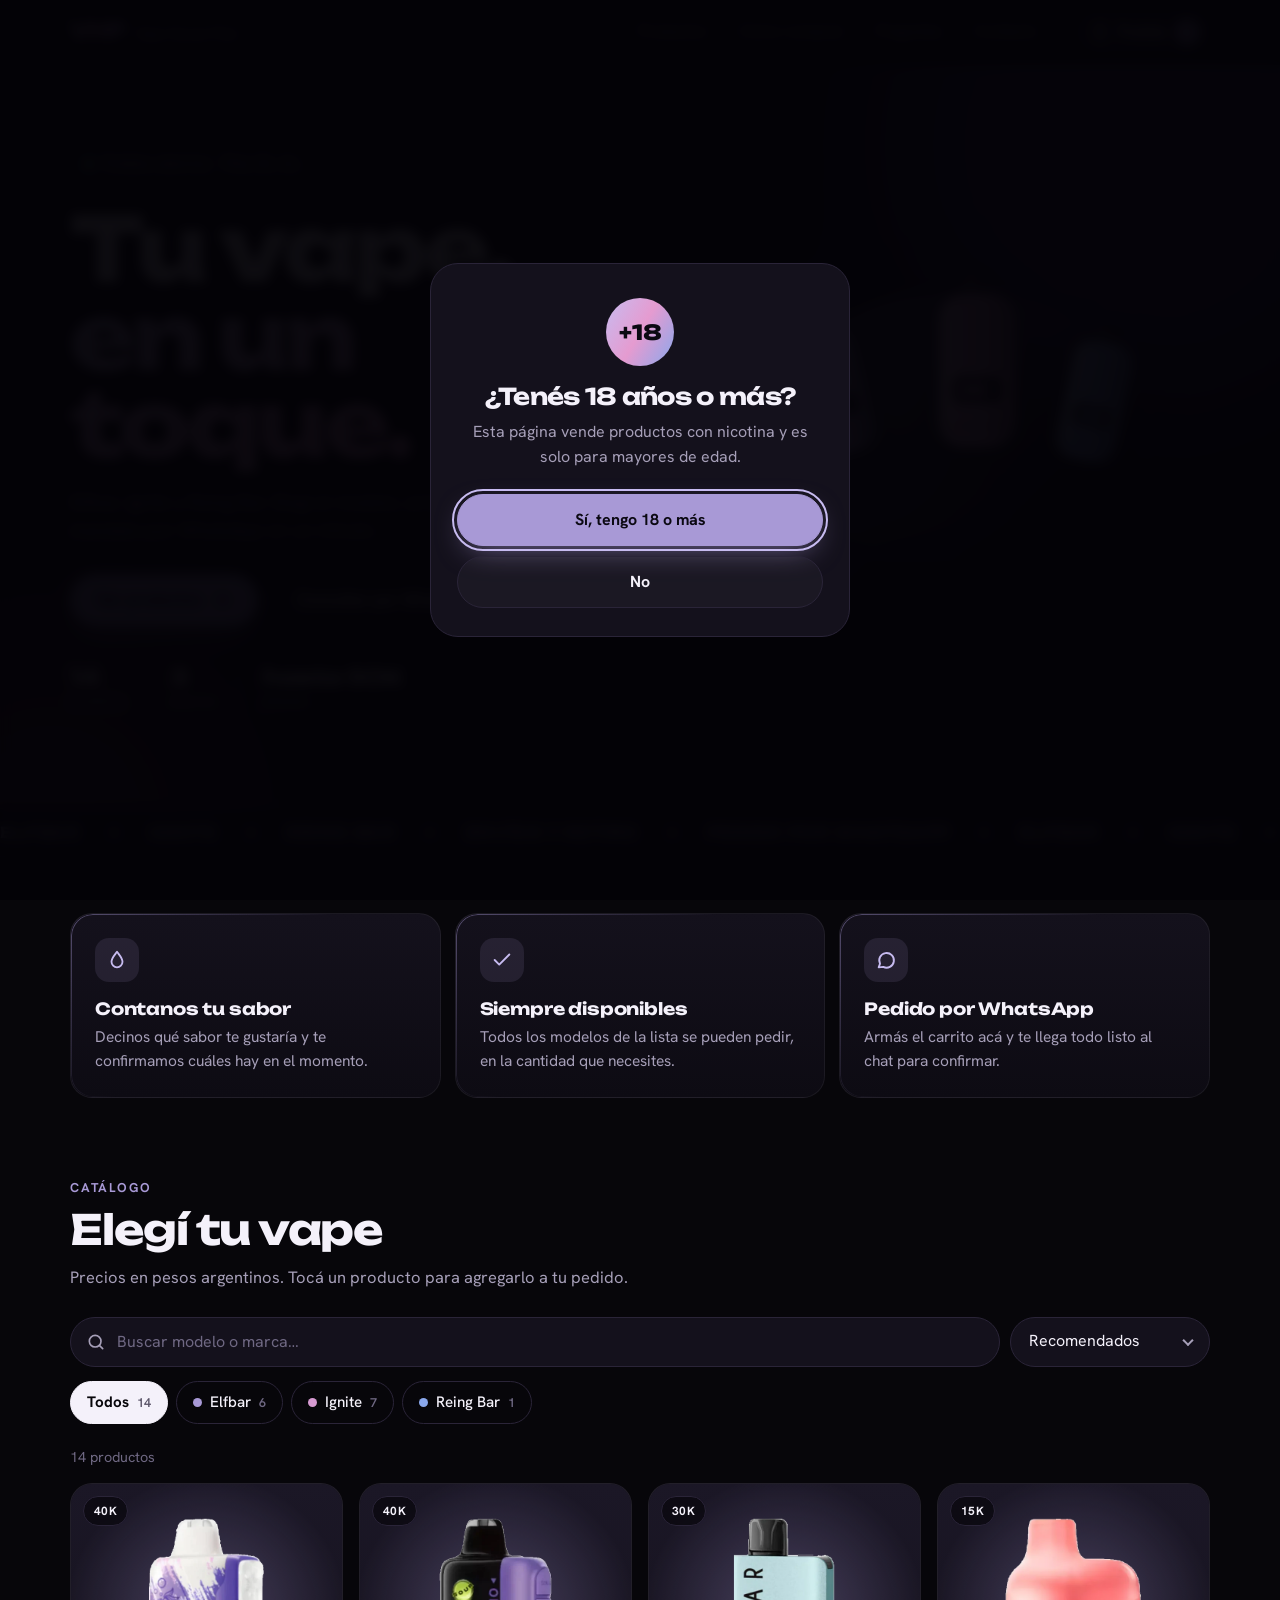
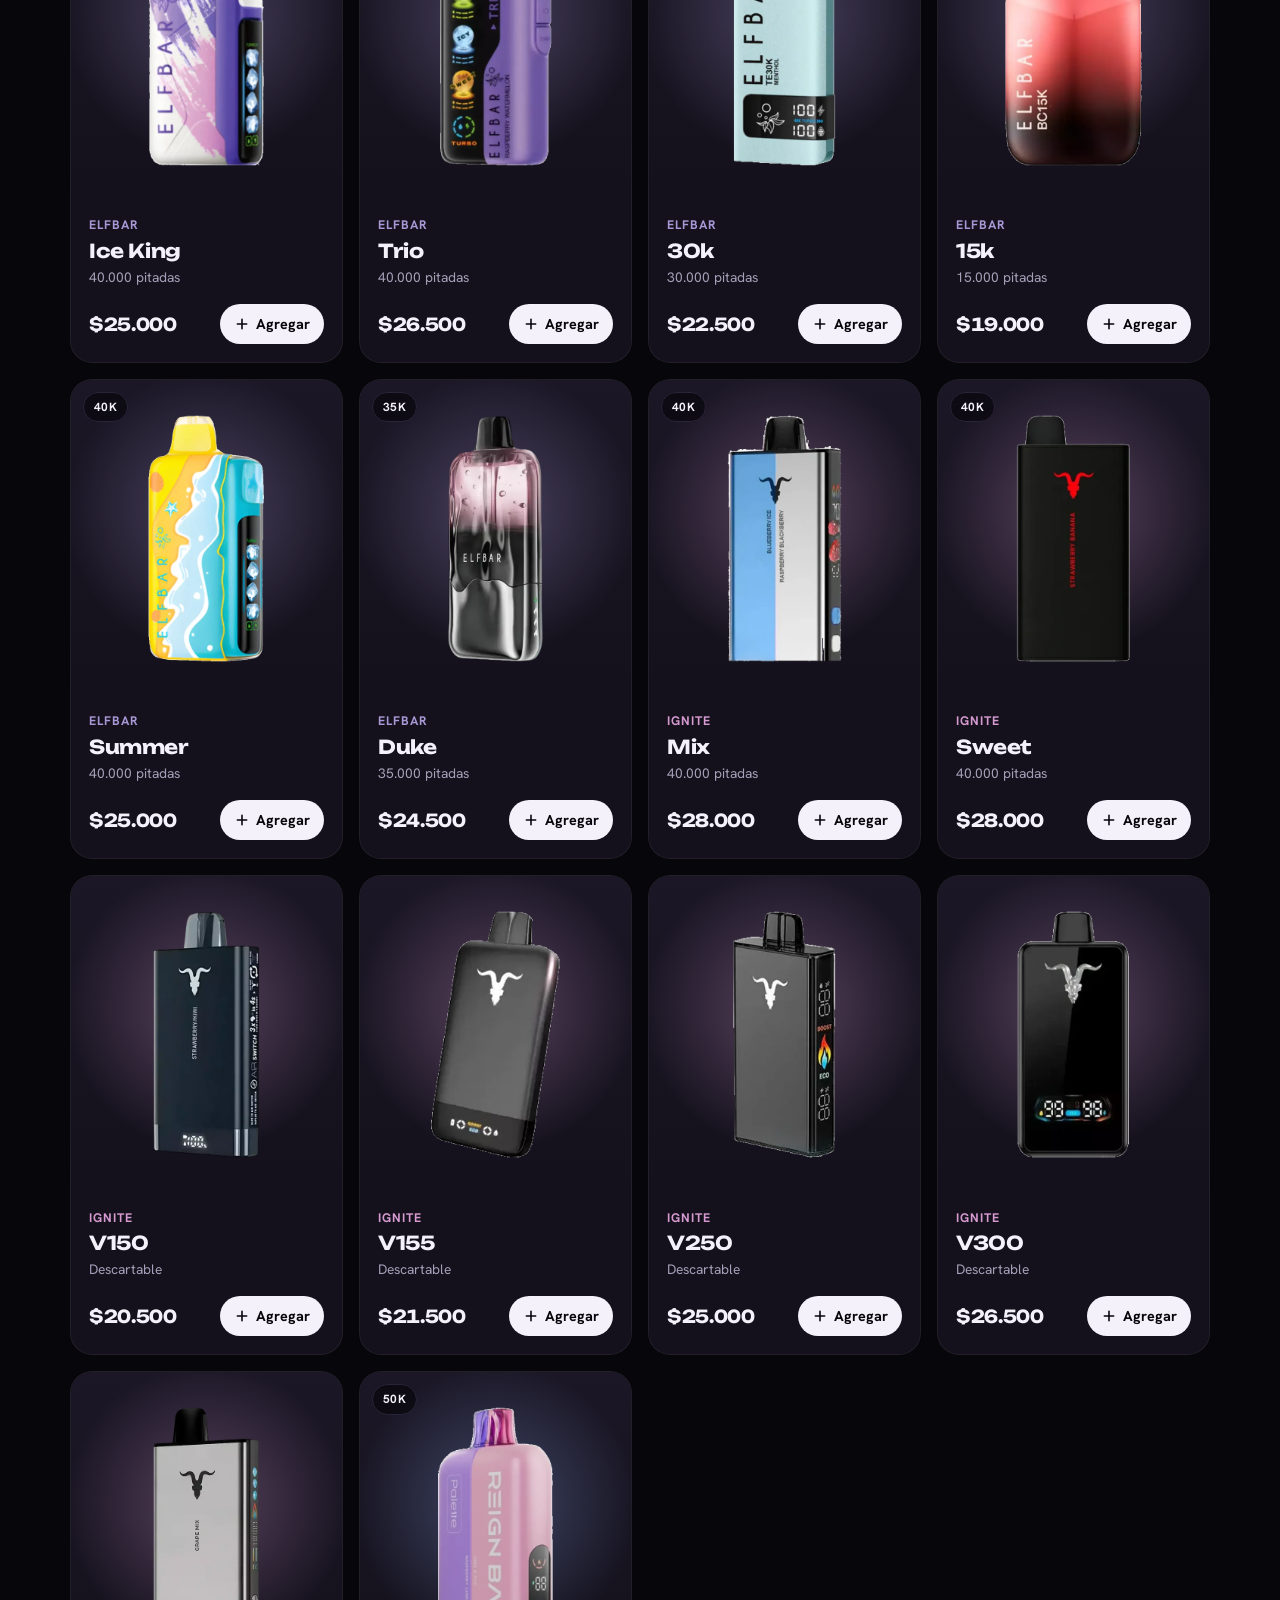
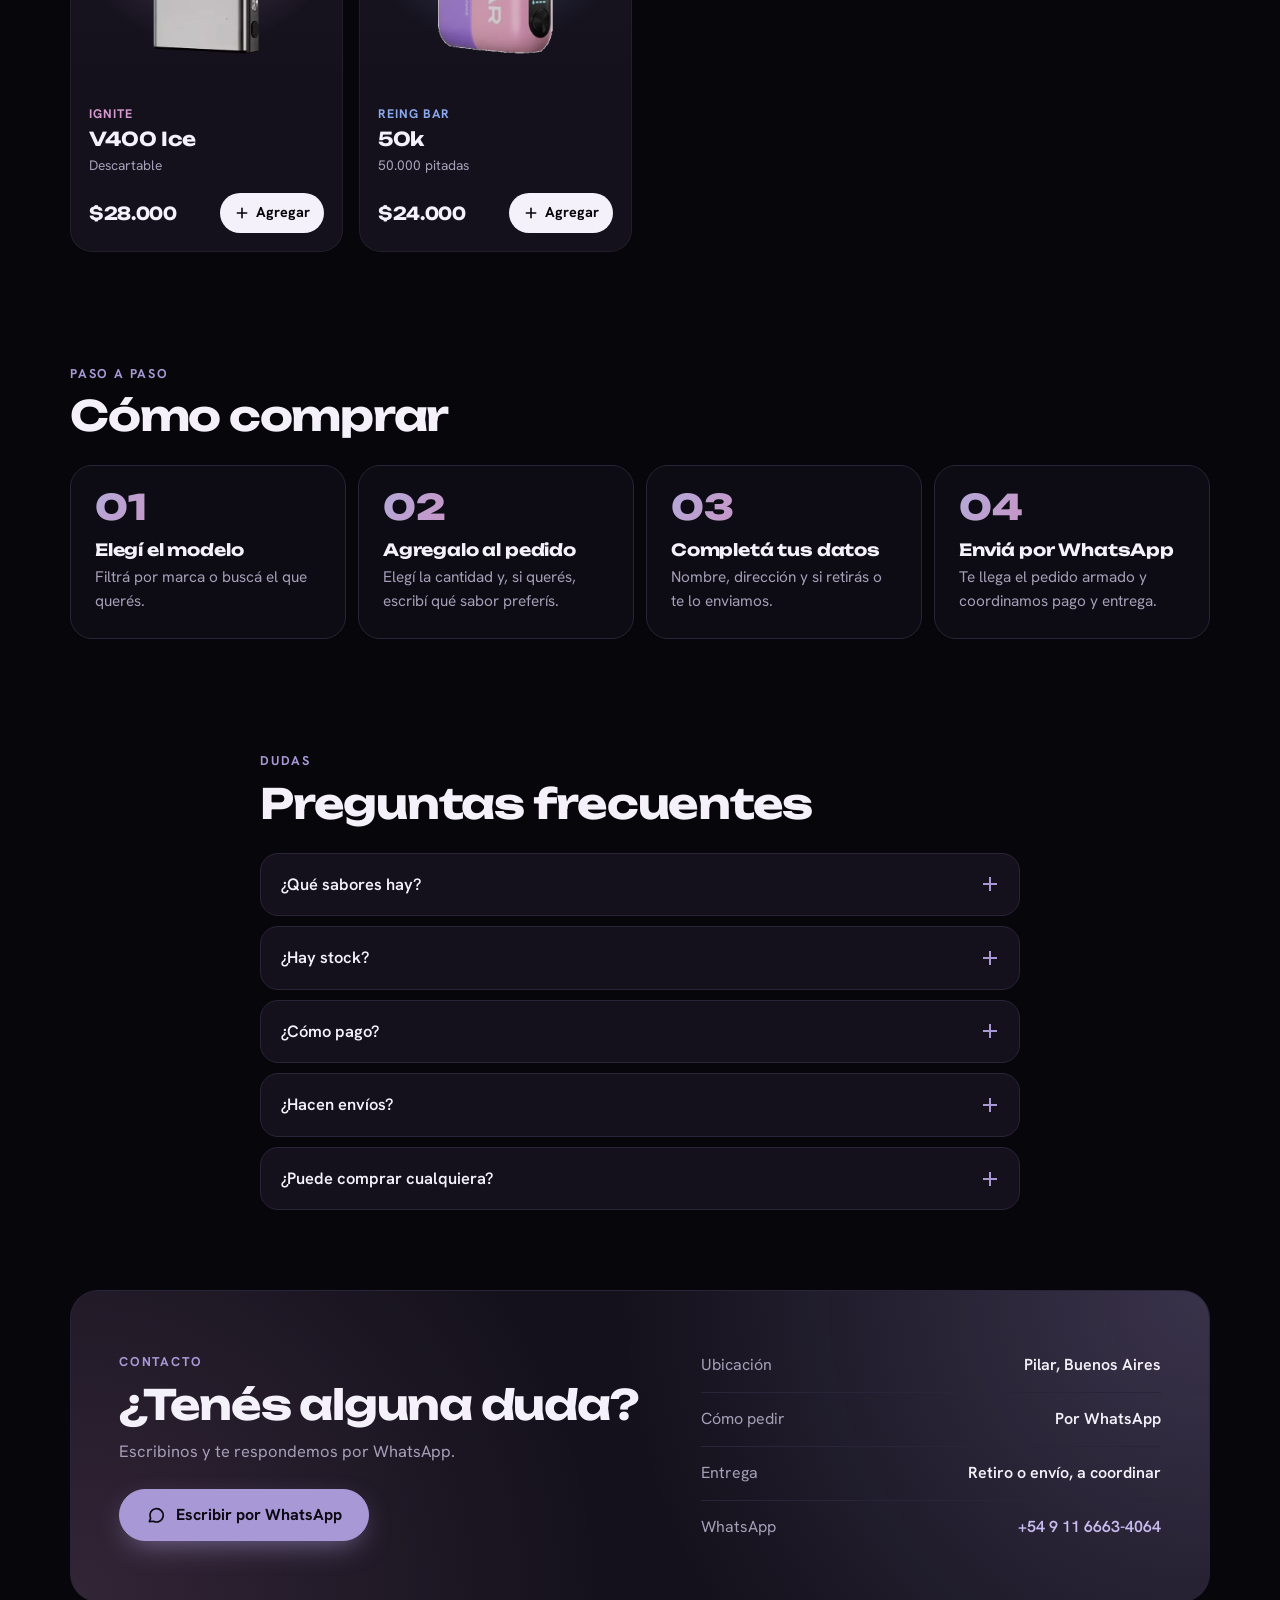
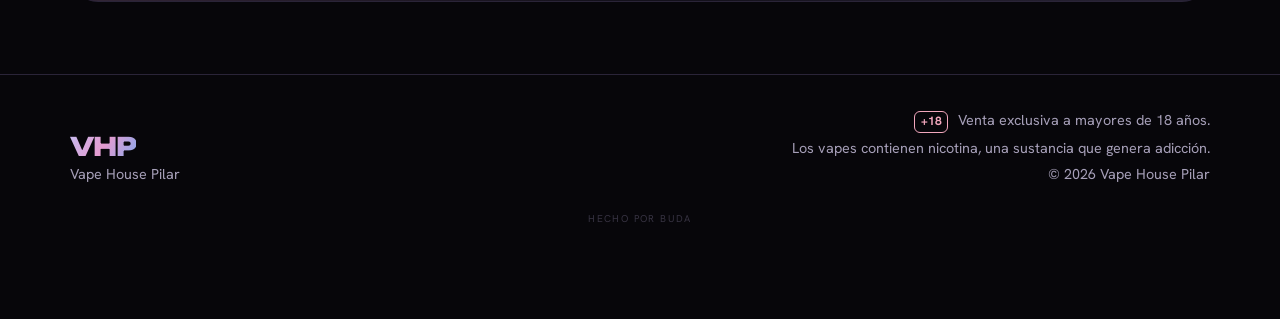
==== index.html @ b8dc40cc "Saca la lista de sabores y el mail del pedido Los sabores dependen del proveedor, así que en lugar d" ====
<!doctype html>
<html lang="es-AR">
<head>
<meta charset="utf-8">
<meta name="viewport" content="width=device-width, initial-scale=1, viewport-fit=cover">
<title>VHP | Vape House Pilar</title>
<meta name="description" content="Vape House Pilar (VHP): vapes descartables Elfbar, Ignite y Reing Bar en Pilar. Elegí tu modelo, armá tu pedido y mandalo por WhatsApp.">
<meta name="theme-color" content="#07060a">
<meta property="og:title" content="VHP | Vape House Pilar">
<meta property="og:description" content="Elegí tu modelo, armá tu pedido y mandalo por WhatsApp.">
<meta property="og:type" content="website">
<link rel="icon" href="data:image/svg+xml,%3Csvg xmlns='http://www.w3.org/2000/svg' viewBox='0 0 64 64'%3E%3Crect width='64' height='64' rx='16' fill='%2307060a'/%3E%3Ctext x='32' y='42' font-family='Arial Black,sans-serif' font-size='24' font-weight='900' text-anchor='middle' fill='%23a899d6'%3EVHP%3C/text%3E%3C/svg%3E">
<link rel="preconnect" href="https://fonts.googleapis.com">
<link rel="preconnect" href="https://fonts.gstatic.com" crossorigin>
<link href="https://fonts.googleapis.com/css2?family=Hanken+Grotesk:wght@400;500;600;700&family=Unbounded:wght@500;700;800&display=swap" rel="stylesheet">
<script>document.documentElement.classList.add("js");</script>
<link rel="stylesheet" href="css/styles.css">
<script src="js/productos.js" defer></script>
<script src="js/app.js" defer></script>
</head>
<body>

<a class="skip" href="#productos">Saltar a productos</a>

<header class="top" id="top">
  <div class="wrap top-in">
    <a class="logo" href="#inicio" aria-label="VHP, Vape House Pilar">
      <span class="logo-mark">VHP</span>
      <span class="logo-sub">Vape House Pilar</span>
    </a>
    <nav class="nav" aria-label="Principal">
      <a href="#productos">Productos</a>
      <a href="#como">Cómo comprar</a>
      <a href="#faq">Preguntas</a>
      <a href="#contacto">Contacto</a>
    </nav>
    <button class="cart-btn" id="open-cart" type="button" aria-label="Ver pedido">
      <svg viewBox="0 0 24 24" aria-hidden="true"><path d="M6 7h12l-1 13H7L6 7Z"/><path d="M9 7a3 3 0 0 1 6 0"/></svg>
      <span class="cart-label">Pedido</span>
      <span class="n" id="count">0</span>
    </button>
  </div>
</header>

<main id="inicio">

  <!-- ============ HERO ============ -->
  <section class="hero">
    <div class="smoke" aria-hidden="true"><span></span><span></span><span></span></div>
    <div class="wrap hero-grid">
      <div class="hero-copy">
        <p class="eyebrow"><span class="dot"></span> Pedidos abiertos · Pilar, Bs. As.</p>
        <h1 class="hero-title">Tu vape,<br><span class="grad">en un toque.</span></h1>
        <p class="lead">Elfbar, Ignite y Reing Bar. Elegí el modelo, armá tu pedido y mandalo por WhatsApp en un minuto.</p>
        <div class="actions">
          <a class="btn primary" href="#productos">
            Ver productos
            <svg viewBox="0 0 24 24" aria-hidden="true"><path d="M5 12h14M13 6l6 6-6 6"/></svg>
          </a>
          <a class="btn ghost" data-wa="Hola! Quiero hacer una consulta sobre los vapes." href="#contacto" target="_blank" rel="noopener">Consultar por WhatsApp</a>
        </div>
        <ul class="stats" aria-label="Resumen">
          <li><strong id="stat-models">14</strong><span>modelos</span></li>
          <li><strong id="stat-brands">3</strong><span>marcas</span></li>
          <li><strong>hasta 50K</strong><span>pitadas</span></li>
        </ul>
      </div>
      <div class="hero-art" aria-hidden="true">
        <div class="orb"></div>
        <div class="float f1" id="hero-v1"></div>
        <div class="float f2" id="hero-v2"></div>
        <div class="float f3" id="hero-v3"></div>
      </div>
    </div>
  </section>

  <!-- ============ CINTA DE MARCAS ============ -->
  <div class="ticker" aria-hidden="true">
    <div class="ticker-track">
      <span>Elfbar</span><span>✦</span><span>Ignite</span><span>✦</span><span>Reing Bar</span><span>✦</span><span>Envíos y retiro</span><span>✦</span><span>Pedido por WhatsApp</span><span>✦</span>
      <span>Elfbar</span><span>✦</span><span>Ignite</span><span>✦</span><span>Reing Bar</span><span>✦</span><span>Envíos y retiro</span><span>✦</span><span>Pedido por WhatsApp</span><span>✦</span>
    </div>
  </div>

  <!-- ============ BENEFICIOS ============ -->
  <section class="perks wrap" aria-label="Por qué VHP">
    <article class="perk reveal">
      <div class="perk-ic"><svg viewBox="0 0 24 24"><path d="M12 3c3 4 6 7 6 11a6 6 0 0 1-12 0c0-4 3-7 6-11Z"/></svg></div>
      <h3>Contanos tu sabor</h3>
      <p>Decinos qué sabor te gustaría y te confirmamos cuáles hay en el momento.</p>
    </article>
    <article class="perk reveal">
      <div class="perk-ic"><svg viewBox="0 0 24 24"><path d="M4 12l5 5L20 6"/></svg></div>
      <h3>Siempre disponibles</h3>
      <p>Todos los modelos de la lista se pueden pedir, en la cantidad que necesites.</p>
    </article>
    <article class="perk reveal">
      <div class="perk-ic"><svg viewBox="0 0 24 24"><path d="M4 20l1.5-4A8 8 0 1 1 9 19.5L4 20Z"/></svg></div>
      <h3>Pedido por WhatsApp</h3>
      <p>Armás el carrito acá y te llega todo listo al chat para confirmar.</p>
    </article>
  </section>

  <!-- ============ PRODUCTOS ============ -->
  <section class="products" id="productos" aria-labelledby="t-prod">
    <div class="wrap">
      <div class="sec-head">
        <p class="kicker">Catálogo</p>
        <h2 id="t-prod">Elegí tu vape</h2>
        <p class="sub">Precios en pesos argentinos. Tocá un producto para agregarlo a tu pedido.</p>
      </div>

      <div class="toolbar">
        <label class="search">
          <svg viewBox="0 0 24 24" aria-hidden="true"><circle cx="11" cy="11" r="7"/><path d="m20 20-4-4"/></svg>
          <span class="sr">Buscar</span>
          <input type="search" id="q" placeholder="Buscar modelo o marca…" autocomplete="off">
        </label>
        <label class="sort">
          <span class="sr">Ordenar</span>
          <select id="sort">
            <option value="rec">Recomendados</option>
            <option value="asc">Menor precio</option>
            <option value="desc">Mayor precio</option>
            <option value="puffs">Más pitadas</option>
          </select>
        </label>
      </div>
      <div class="chips" role="group" aria-label="Filtrar por marca" id="chips"></div>

      <p class="result-count" id="result-count" aria-live="polite"></p>
      <ul class="grid" id="catalog"></ul>
    </div>
  </section>

  <!-- ============ CÓMO COMPRAR ============ -->
  <section class="how" id="como" aria-labelledby="t-how">
    <div class="wrap">
      <div class="sec-head">
        <p class="kicker">Paso a paso</p>
        <h2 id="t-how">Cómo comprar</h2>
      </div>
      <ol class="steps">
        <li class="step reveal"><span class="step-n">01</span><h3>Elegí el modelo</h3><p>Filtrá por marca o buscá el que querés.</p></li>
        <li class="step reveal"><span class="step-n">02</span><h3>Agregalo al pedido</h3><p>Elegí la cantidad y, si querés, escribí qué sabor preferís.</p></li>
        <li class="step reveal"><span class="step-n">03</span><h3>Completá tus datos</h3><p>Nombre, dirección y si retirás o te lo enviamos.</p></li>
        <li class="step reveal"><span class="step-n">04</span><h3>Enviá por WhatsApp</h3><p>Te llega el pedido armado y coordinamos pago y entrega.</p></li>
      </ol>
    </div>
  </section>

  <!-- ============ FAQ ============ -->
  <section class="faq" id="faq" aria-labelledby="t-faq">
    <div class="wrap narrow">
      <div class="sec-head">
        <p class="kicker">Dudas</p>
        <h2 id="t-faq">Preguntas frecuentes</h2>
      </div>
      <div class="acc">
        <details class="reveal">
          <summary>¿Qué sabores hay?</summary>
          <p>Los sabores van variando según lo que entra. Al agregar un vape podés escribir qué sabor te gustaría, y cuando nos llega el pedido por WhatsApp te confirmamos cuáles hay en ese momento.</p>
        </details>
        <details class="reveal">
          <summary>¿Hay stock?</summary>
          <p>Sí. Todos los modelos de la lista se pueden pedir y no hay límite de cantidad.</p>
        </details>
        <details class="reveal">
          <summary>¿Cómo pago?</summary>
          <p>Cuando nos llega tu pedido por WhatsApp te confirmamos el total y coordinamos el medio de pago.</p>
        </details>
        <details class="reveal">
          <summary>¿Hacen envíos?</summary>
          <p>Podés retirar o pedir envío. Lo elegís al completar tus datos y coordinamos los detalles por WhatsApp.</p>
        </details>
        <details class="reveal">
          <summary>¿Puede comprar cualquiera?</summary>
          <p>No. La venta es exclusiva para mayores de 18 años.</p>
        </details>
      </div>
    </div>
  </section>

  <!-- ============ CONTACTO ============ -->
  <section class="contact" id="contacto" aria-labelledby="t-contact">
    <div class="wrap">
      <div class="contact-card reveal">
        <div>
          <p class="kicker">Contacto</p>
          <h2 id="t-contact">¿Tenés alguna duda?</h2>
          <p class="sub">Escribinos y te respondemos por WhatsApp.</p>
          <a class="btn primary wa-btn" data-wa="Hola! Quiero hacer una consulta." href="#contacto" target="_blank" rel="noopener">
            <svg viewBox="0 0 24 24" aria-hidden="true"><path d="M4 20l1.5-4A8 8 0 1 1 9 19.5L4 20Z"/></svg>
            Escribir por WhatsApp
          </a>
        </div>
        <dl class="facts">
          <div><dt>Ubicación</dt><dd>Pilar, Buenos Aires</dd></div>
          <div><dt>Cómo pedir</dt><dd>Por WhatsApp</dd></div>
          <div><dt>Entrega</dt><dd>Retiro o envío, a coordinar</dd></div>
          <div><dt>WhatsApp</dt><dd><a data-wa="Hola!" href="#contacto" target="_blank" rel="noopener">+54 9 11 6663-4064</a></dd></div>
        </dl>
      </div>
    </div>
  </section>
</main>

<footer class="foot">
  <div class="wrap foot-in">
    <div>
      <p class="logo-mark">VHP</p>
      <p>Vape House Pilar</p>
    </div>
    <div class="legal">
      <p><strong>+18</strong> Venta exclusiva a mayores de 18 años.</p>
      <p>Los vapes contienen nicotina, una sustancia que genera adicción.</p>
      <p>© <span id="year"></span> Vape House Pilar</p>
    </div>
  </div>
  <p class="credit">hecho por buda</p>
</footer>

<!-- Botón flotante de WhatsApp -->
<a class="fab away" data-wa="Hola! Quiero hacer una consulta." href="#contacto" target="_blank" rel="noopener" aria-label="Escribir por WhatsApp">
  <svg viewBox="0 0 32 32" aria-hidden="true"><path fill="currentColor" d="M16 3a13 13 0 0 0-11.2 19.6L3 29l6.6-1.7A13 13 0 1 0 16 3Zm0 23.7c-2 0-4-.5-5.6-1.6l-.4-.2-3.9 1 1-3.8-.3-.4A10.7 10.7 0 1 1 16 26.7Zm5.9-8c-.3-.2-1.9-1-2.2-1-.3-.1-.5-.2-.7.2l-1 1.2c-.2.2-.4.2-.7.1a8.8 8.8 0 0 1-4.4-3.8c-.3-.6.3-.5 1-1.7.1-.2 0-.4 0-.5l-1-2.4c-.3-.6-.5-.5-.7-.5h-.6c-.2 0-.6.1-.9.4-.3.3-1.2 1.1-1.2 2.8s1.2 3.2 1.4 3.5c.2.2 2.4 3.6 5.7 5 2.1.9 3 1 4 .8.7-.1 1.9-.8 2.2-1.5.3-.8.3-1.4.2-1.5l-.6-.3Z"/></svg>
</a>

<!-- Barra inferior con el total -->
<div class="bar" id="bar" hidden>
  <button class="bar-btn" id="bar-open" type="button">
    <span class="bar-left"><span class="bar-n" id="bar-n">0</span><span id="bar-label">Ver pedido</span></span>
    <span class="bar-total" id="bar-total">$0</span>
  </button>
</div>

<div class="toast" id="toast" role="status" aria-live="polite"></div>

<!-- ============ ELEGIR SABOR ============ -->
<dialog class="sheet" id="pick" aria-labelledby="pick-title">
  <form method="dialog" class="sheet-in" id="pick-form">
    <button class="x" type="button" data-close aria-label="Cerrar">
      <svg viewBox="0 0 24 24"><path d="M6 6l12 12M18 6 6 18"/></svg>
    </button>
    <div class="pick-head">
      <div class="pick-art" id="pick-art"></div>
      <div>
        <p class="pick-brand" id="pick-brand"></p>
        <h2 id="pick-title"></h2>
        <p class="pick-meta" id="pick-meta"></p>
        <p class="pick-price" id="pick-price"></p>
      </div>
    </div>

    <div class="flavors">
      <label for="flavor-pref">¿Qué sabor te gustaría? <span class="opt">(opcional)</span></label>
      <input type="text" id="flavor-pref" placeholder="Ej: algo frutal, con menta…" autocomplete="off" maxlength="60">
      <p class="flavor-note">Los sabores dependen de lo que haya en el momento. Te confirmamos por WhatsApp.</p>
    </div>

    <div class="pick-foot">
      <div class="stepper big" aria-label="Cantidad">
        <button type="button" id="pick-dec" aria-label="Quitar uno">−</button>
        <output id="pick-qty">1</output>
        <button type="button" id="pick-inc" aria-label="Sumar uno">+</button>
      </div>
      <button class="btn primary grow" type="submit" id="pick-add">Agregar · <span id="pick-sum">$0</span></button>
    </div>
  </form>
</dialog>

<!-- ============ CARRITO ============ -->
<dialog class="drawer" id="cart" aria-labelledby="cart-title">
  <div class="drawer-in">
    <div class="drawer-head">
      <h2 id="cart-title" tabindex="-1">Tu pedido</h2>
      <button class="x" type="button" data-close aria-label="Cerrar">
        <svg viewBox="0 0 24 24"><path d="M6 6l12 12M18 6 6 18"/></svg>
      </button>
    </div>

    <div class="drawer-body">
      <ul class="items" id="cart-items"></ul>
      <div class="cart-empty" id="cart-empty">
        <div class="empty-ic"><svg viewBox="0 0 24 24"><path d="M6 7h12l-1 13H7L6 7Z"/><path d="M9 7a3 3 0 0 1 6 0"/></svg></div>
        <p>Tu pedido está vacío.</p>
        <button class="btn ghost" type="button" id="go-shop">Ver productos</button>
      </div>

      <form class="datos" id="datos" hidden novalidate>
        <h3>Tus datos</h3>
        <div class="field"><label for="c-name">Nombre y apellido</label><input type="text" id="c-name" autocomplete="name" placeholder="Nombre y apellido" required></div>
        <div class="field">
          <span class="label">Entrega</span>
          <div class="seg" role="radiogroup" aria-label="Entrega">
            <label><input type="radio" name="entrega" value="Envío" checked><span>Envío</span></label>
            <label><input type="radio" name="entrega" value="Retiro"><span>Retiro</span></label>
          </div>
        </div>
        <div class="field" id="addr-field"><label for="c-addr">Dirección</label><input type="text" id="c-addr" autocomplete="street-address" placeholder="Calle, número y localidad"></div>
        <div class="field"><label for="note">Aclaraciones (opcional)</label><textarea id="note" placeholder="Ej: horario en que te queda cómodo"></textarea></div>
      </form>
    </div>

    <div class="drawer-foot" id="cart-foot" hidden>
      <div class="total"><span>Total</span><strong id="cart-total">$0</strong></div>
      <a class="btn primary wa-btn full" id="send" href="#" target="_blank" rel="noopener">
        <svg viewBox="0 0 24 24" aria-hidden="true"><path d="M4 20l1.5-4A8 8 0 1 1 9 19.5L4 20Z"/></svg>
        Enviar pedido por WhatsApp
      </a>
      <p class="hint" id="hint" role="status"></p>
      <p class="fine">Se abre WhatsApp con tu pedido armado. Confirmamos y coordinamos el pago y la entrega por ahí.</p>
    </div>
  </div>
</dialog>

<!-- ============ +18 ============ -->
<dialog id="age" aria-labelledby="age-title">
  <div id="age-ask">
    <p class="age-badge">+18</p>
    <h2 id="age-title">¿Tenés 18 años o más?</h2>
    <p>Esta página vende productos con nicotina y es solo para mayores de edad.</p>
    <div class="age-actions">
      <button class="btn primary" id="age-yes" type="button">Sí, tengo 18 o más</button>
      <button class="btn ghost" id="age-no" type="button">No</button>
    </div>
  </div>
  <div id="age-denied" hidden>
    <p class="age-badge">+18</p>
    <h2>No podés entrar</h2>
    <p>Esta página es solo para mayores de 18 años.</p>
  </div>
</dialog>

</body>
</html>
---- css/styles.css ----
/* =========================================================
   VHP · Vape House Pilar · Estilos
   ========================================================= */

:root {
  --bg: #07060a;
  --bg-2: #0d0b13;
  --surface: #14111c;
  --surface-2: #1b1726;
  --line: #2a2438;
  --line-soft: rgba(255, 255, 255, .06);
  --text: #f4f1fa;
  --muted: #a69fb8;
  --faint: #6f6883;
  --violet: #a899d6;
  --violet-hi: #c7bbf0;
  --violet-deep: #6e5fae;
  --pink: #e59bd0;
  --blue: #8aa8ec;
  --on-violet: #0b0912;
  --danger: #f2a7bd;
  --grad: linear-gradient(120deg, #c7bbf0 0%, #e59bd0 50%, #8aa8ec 100%);
  --glow: 0 0 0 1px rgba(168, 153, 214, .35), 0 18px 50px -18px rgba(168, 153, 214, .55);
  --display: "Unbounded", "Arial Black", system-ui, sans-serif;
  --body: "Hanken Grotesk", system-ui, -apple-system, "Segoe UI", Roboto, sans-serif;
  --r: 22px;
  --ease: cubic-bezier(.2, .8, .2, 1);
  --top-h: 64px;
  color-scheme: dark;
}

*, *::before, *::after { box-sizing: border-box; }
html { scroll-behavior: smooth; scroll-padding-top: calc(var(--top-h) + 16px); background: var(--bg); }
body {
  margin: 0;
  background: var(--bg);
  color: var(--text);
  font: 400 1rem/1.55 var(--body);
  -webkit-text-size-adjust: 100%;
  -webkit-font-smoothing: antialiased;
  overflow-x: hidden;
}
body.has-bar { padding-bottom: 96px; }
body.lock { overflow: hidden; }
h1, h2, h3, h4, p { margin: 0; }
a { color: inherit; }
img, svg { display: block; }
button, input, select, textarea { font: inherit; color: inherit; }
a, button, label, summary { -webkit-tap-highlight-color: transparent; }
:focus-visible { outline: 2px solid var(--violet-hi); outline-offset: 3px; }
::selection { background: var(--violet); color: var(--on-violet); }

.wrap { width: min(100% - 32px, 1140px); margin-inline: auto; }
.wrap.narrow { width: min(100% - 32px, 760px); }
.sr { position: absolute; width: 1px; height: 1px; overflow: hidden; clip: rect(0 0 0 0); white-space: nowrap; }
.skip { position: absolute; left: 16px; top: -60px; z-index: 100; background: var(--violet); color: var(--on-violet); padding: 10px 16px; border-radius: 12px; font-weight: 700; text-decoration: none; }
.skip:focus { top: 12px; }

/* ---------- Botones ---------- */
.btn {
  --b: var(--violet);
  display: inline-flex; align-items: center; justify-content: center; gap: 10px;
  min-height: 52px; padding: 0 26px;
  font: 700 1rem var(--body); text-decoration: none; white-space: nowrap;
  border-radius: 999px; border: 1px solid var(--b); cursor: pointer;
  transition: transform .2s var(--ease), background .2s, box-shadow .25s, border-color .2s;
}
.btn svg { flex: none; width: 20px; height: 20px; fill: none; stroke: currentColor; stroke-width: 2; stroke-linecap: round; stroke-linejoin: round; }
.btn:active { transform: scale(.97); }
.btn.primary { background: var(--violet); color: var(--on-violet); box-shadow: 0 10px 30px -10px rgba(168, 153, 214, .7); }
.btn.primary:hover { background: var(--violet-hi); box-shadow: 0 14px 40px -10px rgba(199, 187, 240, .8); }
.btn.primary:hover svg { transform: translateX(3px); }
.btn.primary svg { transition: transform .2s var(--ease); }
.btn.ghost { background: rgba(255, 255, 255, .03); color: var(--text); --b: var(--line); }
.btn.ghost:hover { --b: var(--violet); background: rgba(168, 153, 214, .08); }
.btn.full { width: 100%; }
.btn.grow { flex: 1; min-width: 0; padding: 0 18px; }
.btn[aria-disabled="true"] { opacity: .6; }

/* ---------- Header ---------- */
.top {
  position: sticky; top: 0; z-index: 40;
  padding-top: env(safe-area-inset-top, 0px);
  background: rgba(7, 6, 10, .6);
  -webkit-backdrop-filter: blur(16px) saturate(140%); backdrop-filter: blur(16px) saturate(140%);
  border-bottom: 1px solid transparent;
  transition: border-color .3s, background .3s;
}
.top.scrolled { border-bottom-color: var(--line); background: rgba(7, 6, 10, .85); }
.top-in { display: flex; align-items: center; gap: 24px; height: var(--top-h); }
.logo { display: flex; align-items: baseline; gap: 10px; text-decoration: none; }
.logo-mark { font: 800 1.3rem/1 var(--display); letter-spacing: -.04em; background: var(--grad); -webkit-background-clip: text; background-clip: text; color: transparent; }
.logo-sub { color: var(--muted); font-size: .85rem; font-weight: 500; }
.nav { margin-left: auto; display: flex; gap: 4px; }
.nav a { text-decoration: none; color: var(--muted); font-weight: 500; font-size: .95rem; padding: 8px 14px; border-radius: 999px; transition: color .2s, background .2s; }
.nav a:hover { color: var(--text); background: rgba(255, 255, 255, .05); }
.cart-btn {
  position: relative; display: inline-flex; align-items: center; gap: 8px;
  border: 1px solid var(--line); background: var(--surface); color: var(--text);
  font-weight: 600; padding: 8px 10px 8px 14px; border-radius: 999px; cursor: pointer;
  transition: border-color .2s, transform .2s var(--ease);
}
.cart-btn:hover { border-color: var(--violet); }
.cart-btn svg { width: 20px; height: 20px; fill: none; stroke: currentColor; stroke-width: 1.8; stroke-linejoin: round; }
.cart-btn .n { background: var(--violet); color: var(--on-violet); font-weight: 800; min-width: 24px; height: 24px; border-radius: 999px; display: inline-grid; place-items: center; font-size: .8rem; padding: 0 7px; }
.cart-btn.bump { animation: bump .45s var(--ease); }
@keyframes bump { 30% { transform: scale(1.12); } 60% { transform: scale(.96); } }

/* ---------- Hero ---------- */
.hero { position: relative; overflow: hidden; padding: 56px 0 64px; isolation: isolate; }
.smoke { position: absolute; inset: 0; z-index: -1; pointer-events: none; }
.smoke span { position: absolute; border-radius: 50%; filter: blur(70px); opacity: .55; animation: drift 18s ease-in-out infinite alternate; }
.smoke span:nth-child(1) { width: 520px; height: 520px; background: #5b4a9e; top: -180px; right: -120px; }
.smoke span:nth-child(2) { width: 420px; height: 420px; background: #8a3f7a; bottom: -220px; left: -160px; opacity: .35; animation-duration: 22s; }
.smoke span:nth-child(3) { width: 320px; height: 320px; background: #33508f; top: 30%; left: 45%; opacity: .3; animation-duration: 26s; }
@keyframes drift { to { transform: translate3d(-60px, 40px, 0) scale(1.15); } }
.hero::after { content: ""; position: absolute; inset: 0; z-index: -1; background-image: radial-gradient(rgba(255,255,255,.07) 1px, transparent 1px); background-size: 26px 26px; mask-image: radial-gradient(ellipse at 60% 30%, #000 10%, transparent 70%); -webkit-mask-image: radial-gradient(ellipse at 60% 30%, #000 10%, transparent 70%); }

.hero-grid { display: grid; gap: 40px; align-items: center; }
.eyebrow { display: inline-flex; align-items: center; gap: 10px; padding: 7px 14px; border: 1px solid var(--line); border-radius: 999px; background: rgba(255,255,255,.03); color: var(--muted); font-size: .88rem; font-weight: 500; }
.dot { width: 8px; height: 8px; border-radius: 50%; background: #6fe3a6; box-shadow: 0 0 0 0 rgba(111, 227, 166, .6); animation: pulse 2s infinite; }
@keyframes pulse { 70% { box-shadow: 0 0 0 9px rgba(111, 227, 166, 0); } 100% { box-shadow: 0 0 0 0 rgba(111, 227, 166, 0); } }
.hero-title { font: 800 clamp(2.8rem, 11vw, 5.6rem)/.98 var(--display); letter-spacing: -.045em; margin: 22px 0 0; }
.grad { background: var(--grad); -webkit-background-clip: text; background-clip: text; color: transparent; background-size: 200% 100%; animation: shine 8s linear infinite; }
@keyframes shine { to { background-position: 200% 0; } }
.lead { max-width: 34rem; color: var(--muted); margin: 20px 0 30px; font-size: 1.12rem; }
.actions { display: flex; flex-wrap: wrap; gap: 12px; }
.stats { list-style: none; margin: 38px 0 0; padding: 0; display: flex; gap: 0; flex-wrap: wrap; }
.stats li { display: flex; flex-direction: column; padding: 0 22px; border-left: 1px solid var(--line); }
.stats li:first-child { padding-left: 0; border-left: 0; }
.stats strong { font: 700 1.35rem var(--display); letter-spacing: -.02em; }
.stats span { color: var(--muted); font-size: .88rem; }

.hero-art { position: relative; height: 340px; display: none; }
.orb { position: absolute; inset: 10% 12%; border-radius: 50%; background: radial-gradient(circle at 35% 30%, rgba(199,187,240,.35), rgba(110,95,174,.08) 60%, transparent 70%); border: 1px solid rgba(168,153,214,.15); }
.float { position: absolute; width: 110px; filter: drop-shadow(0 30px 40px rgba(0,0,0,.6)); animation: bob 6s ease-in-out infinite; }
.float svg { width: 100%; height: auto; }
.f1 { left: 16%; top: 14%; transform: rotate(-14deg); width: 104px; }
.f2 { left: 42%; top: 2%; width: 128px; animation-delay: -2s; z-index: 2; }
.f3 { left: 68%; top: 18%; transform: rotate(12deg); width: 100px; animation-delay: -4s; }
@keyframes bob { 50% { translate: 0 -16px; } }

/* ---------- Ticker ---------- */
.ticker { border-block: 1px solid var(--line); background: var(--bg-2); overflow: hidden; padding: 14px 0; }
.ticker-track { display: flex; gap: 28px; width: max-content; animation: marquee 30s linear infinite; font: 700 .95rem var(--display); text-transform: uppercase; letter-spacing: .04em; color: var(--muted); }
.ticker-track span:nth-child(even) { color: var(--violet); }
@keyframes marquee { to { transform: translateX(-50%); } }

/* ---------- Beneficios ---------- */
.perks { display: grid; gap: 14px; padding: 56px 0 8px; }
.perk { position: relative; padding: 24px; border-radius: var(--r); background: linear-gradient(180deg, var(--surface), var(--bg-2)); border: 1px solid var(--line-soft); overflow: hidden; }
.perk::before { content: ""; position: absolute; inset: 0; border-radius: inherit; padding: 1px; background: linear-gradient(140deg, rgba(168,153,214,.45), transparent 45%); -webkit-mask: linear-gradient(#000 0 0) content-box, linear-gradient(#000 0 0); -webkit-mask-composite: xor; mask-composite: exclude; pointer-events: none; }
.perk-ic { width: 44px; height: 44px; border-radius: 14px; display: grid; place-items: center; background: rgba(168,153,214,.12); color: var(--violet-hi); margin-bottom: 16px; }
.perk-ic svg { width: 22px; height: 22px; fill: none; stroke: currentColor; stroke-width: 2; stroke-linecap: round; stroke-linejoin: round; }
.perk h3 { font: 700 1.05rem var(--display); letter-spacing: -.01em; }
.perk p { color: var(--muted); margin-top: 6px; font-size: .97rem; }

/* ---------- Secciones ---------- */
.sec-head { margin-bottom: 26px; }
.kicker { color: var(--violet); font-weight: 700; font-size: .8rem; letter-spacing: .14em; text-transform: uppercase; margin-bottom: 10px; }
h2 { font: 700 clamp(1.7rem, 5.5vw, 2.6rem)/1.1 var(--display); letter-spacing: -.03em; }
.sub { color: var(--muted); margin-top: 12px; max-width: 36rem; font-size: 1.03rem; }

/* ---------- Productos ---------- */
.products { padding: 72px 0 40px; }
.toolbar { display: flex; gap: 10px; flex-wrap: wrap; }
.search { flex: 1 1 260px; position: relative; display: flex; align-items: center; }
.search svg { position: absolute; left: 16px; width: 20px; height: 20px; fill: none; stroke: var(--muted); stroke-width: 2; stroke-linecap: round; pointer-events: none; }
.search input, .sort select {
  width: 100%; height: 50px; border-radius: 999px; border: 1px solid var(--line);
  background: var(--surface); color: var(--text); font-size: 1rem; transition: border-color .2s, box-shadow .2s;
}
.search input { padding: 0 18px 0 46px; }
.search input:focus, .sort select:focus { outline: none; border-color: var(--violet); box-shadow: 0 0 0 4px rgba(168,153,214,.15); }
.search input::-webkit-search-cancel-button { filter: invert(.7); }
.sort { flex: 0 1 200px; position: relative; }
.sort::after { content: ""; position: absolute; right: 18px; top: 50%; width: 8px; height: 8px; border-right: 2px solid var(--muted); border-bottom: 2px solid var(--muted); transform: translateY(-70%) rotate(45deg); pointer-events: none; }
.sort select { appearance: none; -webkit-appearance: none; padding: 0 44px 0 18px; cursor: pointer; }

.chips { display: flex; gap: 8px; overflow-x: auto; margin-top: 14px; padding-bottom: 4px; scrollbar-width: none; }
.chips::-webkit-scrollbar { display: none; }
.chip {
  flex: none; display: inline-flex; align-items: center; gap: 8px;
  border: 1px solid var(--line); background: transparent; color: var(--text);
  font-weight: 500; font-size: .95rem; padding: 9px 16px; border-radius: 999px; cursor: pointer;
  transition: background .2s, border-color .2s, color .2s;
}
.chip:hover { border-color: var(--violet-deep); }
.chip i { width: 9px; height: 9px; border-radius: 50%; background: var(--c, var(--grad)); }
.chip small { color: var(--faint); font-weight: 600; }
.chip[aria-pressed="true"] { background: var(--text); color: var(--bg); border-color: var(--text); font-weight: 700; }
.chip[aria-pressed="true"] small { color: #5a5468; }
.result-count { color: var(--faint); font-size: .9rem; margin: 18px 0 14px; }

.grid { list-style: none; margin: 0; padding: 0; display: grid; grid-template-columns: repeat(2, minmax(0, 1fr)); gap: 12px; }
.card {
  --c: var(--violet);
  position: relative; display: flex; flex-direction: column;
  border-radius: var(--r); background: var(--surface); border: 1px solid var(--line-soft);
  overflow: hidden; transition: transform .3s var(--ease), box-shadow .3s, border-color .3s;
  animation: cardIn .5s var(--ease) both; animation-delay: calc(var(--i, 0) * 40ms);
}
@keyframes cardIn { from { opacity: 0; transform: translateY(14px); } }
.card:hover { transform: translateY(-4px); border-color: color-mix(in srgb, var(--c) 45%, transparent); box-shadow: 0 24px 50px -24px color-mix(in srgb, var(--c) 70%, transparent); }
.card-art {
  position: relative; aspect-ratio: 1 / 1.05; display: grid; place-items: center; cursor: pointer; border: 0; padding: 0; width: 100%;
  background:
    radial-gradient(circle at 50% 42%, color-mix(in srgb, var(--c) 34%, transparent), transparent 62%),
    linear-gradient(180deg, var(--surface-2), var(--surface));
}
.card-art svg { width: 44%; height: auto; filter: drop-shadow(0 18px 22px rgba(0,0,0,.55)); transition: transform .45s var(--ease); }
.card-art img { width: 100%; height: 100%; object-fit: contain; padding: 8%; }
.card:hover .card-art svg { transform: translateY(-6px) rotate(-4deg); }
.tag { position: absolute; left: 12px; top: 12px; font-size: .74rem; font-weight: 700; letter-spacing: .04em; padding: 5px 10px; border-radius: 999px; background: rgba(7,6,10,.65); border: 1px solid var(--line); color: var(--text); -webkit-backdrop-filter: blur(6px); backdrop-filter: blur(6px); }
.tag.hot { left: auto; right: 12px; background: var(--c); color: var(--on-violet); border-color: transparent; }
.in-cart { position: absolute; right: 12px; bottom: 12px; display: inline-flex; align-items: center; gap: 6px; padding: 5px 10px; border-radius: 999px; background: var(--violet); color: var(--on-violet); font-size: .78rem; font-weight: 800; animation: pop .35s var(--ease); }
@keyframes pop { from { transform: scale(.6); opacity: 0; } }
.card-body { display: flex; flex-direction: column; gap: 4px; padding: 14px 14px 16px; flex: 1; }
.card-brand { color: var(--c); font-size: .78rem; font-weight: 700; letter-spacing: .08em; text-transform: uppercase; }
.card-name { font: 700 1.08rem/1.2 var(--display); letter-spacing: -.02em; }
.card-meta { color: var(--muted); font-size: .86rem; }
.card-row { display: flex; align-items: center; justify-content: space-between; gap: 10px; margin-top: auto; padding-top: 12px; flex-wrap: wrap; }
.price { font: 700 1.12rem var(--display); letter-spacing: -.02em; font-variant-numeric: tabular-nums; }
.add {
  display: inline-flex; align-items: center; justify-content: center; gap: 6px;
  min-height: 40px; padding: 0 14px; border-radius: 999px; border: 0; cursor: pointer;
  background: var(--text); color: var(--bg); font-weight: 700; font-size: .9rem;
  transition: background .2s, transform .2s var(--ease);
}
.add:hover { background: var(--violet-hi); }
.add:active { transform: scale(.95); }
.add svg { width: 16px; height: 16px; fill: none; stroke: currentColor; stroke-width: 2.4; stroke-linecap: round; }
.empty { grid-column: 1 / -1; text-align: center; color: var(--muted); padding: 50px 20px; border: 1px dashed var(--line); border-radius: var(--r); }
.empty button { margin-top: 14px; }

/* ---------- Cómo comprar ---------- */
.how { padding: 72px 0; }
.steps { list-style: none; margin: 0; padding: 0; display: grid; gap: 12px; counter-reset: s; }
.step { position: relative; padding: 24px; border-radius: var(--r); border: 1px solid var(--line); background: var(--bg-2); }
.step-n { display: block; font: 800 2.2rem/1 var(--display); background: var(--grad); -webkit-background-clip: text; background-clip: text; color: transparent; opacity: .9; margin-bottom: 14px; }
.step h3 { font: 700 1.05rem var(--display); letter-spacing: -.01em; }
.step p { color: var(--muted); margin-top: 6px; font-size: .96rem; }

/* ---------- FAQ ---------- */
.faq { padding: 40px 0 72px; }
.acc { display: grid; gap: 10px; }
.acc details { border: 1px solid var(--line); border-radius: 18px; background: var(--surface); transition: border-color .2s, background .2s; }
.acc details[open] { border-color: var(--violet-deep); background: var(--surface-2); }
.acc summary { list-style: none; cursor: pointer; padding: 18px 56px 18px 20px; font-weight: 600; font-size: 1.03rem; position: relative; }
.acc summary::-webkit-details-marker { display: none; }
.acc summary::after { content: ""; position: absolute; right: 22px; top: 50%; width: 14px; height: 14px; margin-top: -7px; background: linear-gradient(var(--violet), var(--violet)) center / 100% 2px no-repeat, linear-gradient(var(--violet), var(--violet)) center / 2px 100% no-repeat; transition: transform .3s var(--ease); }
.acc details[open] summary::after { transform: rotate(135deg); }
.acc details p { padding: 0 20px 20px; color: var(--muted); }

/* ---------- Contacto ---------- */
.contact { padding: 8px 0 72px; }
.contact-card {
  display: grid; gap: 30px; padding: 32px 24px; border-radius: 28px; position: relative; overflow: hidden;
  background: radial-gradient(circle at 100% 0%, rgba(168,153,214,.25), transparent 50%), radial-gradient(circle at 0% 100%, rgba(229,155,208,.15), transparent 45%), var(--surface);
  border: 1px solid var(--line);
}
.contact-card .btn { margin-top: 24px; }
.facts { margin: 0; display: grid; align-content: start; }
.facts div { display: flex; justify-content: space-between; gap: 16px; padding: 14px 0; border-top: 1px solid var(--line); }
.facts div:first-child { border-top: 0; }
.facts dt { color: var(--muted); }
.facts dd { margin: 0; font-weight: 600; text-align: right; }
.facts a { text-decoration: none; color: var(--violet-hi); }

/* ---------- Footer ---------- */
.foot { border-top: 1px solid var(--line); padding: 34px 0 calc(92px + env(safe-area-inset-bottom, 0px)); color: var(--muted); font-size: .9rem; }
.foot-in { display: grid; gap: 18px; }
.foot .logo-mark { font-size: 1.6rem; margin-bottom: 4px; display: inline-block; }
.legal p + p { margin-top: 4px; }
.credit { margin-top: 26px; text-align: center; font-size: .62rem; letter-spacing: .14em; text-transform: uppercase; color: var(--faint); opacity: .45; }
.legal strong { display: inline-grid; place-items: center; min-width: 34px; height: 22px; margin-right: 6px; border-radius: 6px; border: 1px solid var(--danger); color: var(--danger); font-size: .75rem; }

/* ---------- FAB WhatsApp ---------- */
.fab {
  position: fixed; right: 16px; bottom: calc(16px + env(safe-area-inset-bottom, 0px)); z-index: 35;
  width: 56px; height: 56px; border-radius: 50%; display: grid; place-items: center;
  background: #25d366; color: #062b14; box-shadow: 0 12px 30px -8px rgba(37, 211, 102, .6);
  transition: transform .25s var(--ease), bottom .3s var(--ease);
}
.fab:hover { transform: scale(1.08); }
.fab svg { width: 30px; height: 30px; }
body.has-bar .fab { bottom: calc(96px + env(safe-area-inset-bottom, 0px)); }
.fab.away { opacity: 0; transform: scale(.6); pointer-events: none; }
.fab { transition: transform .25s var(--ease), bottom .3s var(--ease), opacity .25s; }

/* ---------- Barra inferior ---------- */
.bar { position: fixed; left: 0; right: 0; bottom: 0; z-index: 36; padding: 12px 16px calc(12px + env(safe-area-inset-bottom, 0px)); background: linear-gradient(180deg, transparent, rgba(7,6,10,.92) 30%); animation: slideUp .35s var(--ease); }
.bar[hidden] { display: none; }
@keyframes slideUp { from { transform: translateY(100%); } }
.bar-btn {
  width: min(100%, 640px); margin: 0 auto; display: flex; align-items: center; justify-content: space-between; gap: 12px;
  min-height: 60px; padding: 0 10px 0 10px; border-radius: 999px; border: 0; cursor: pointer;
  background: var(--violet); color: var(--on-violet); font-weight: 700; font-size: 1rem;
  box-shadow: 0 18px 40px -12px rgba(168,153,214,.7);
  transition: background .2s, transform .2s var(--ease);
}
.bar-btn:hover { background: var(--violet-hi); }
.bar-btn:active { transform: scale(.98); }
.bar-left { display: flex; align-items: center; gap: 12px; white-space: nowrap; }
.bar-n { display: grid; place-items: center; min-width: 40px; height: 40px; padding: 0 8px; border-radius: 999px; background: var(--on-violet); color: var(--violet-hi); font-weight: 800; }
.bar-total { font: 700 1.1rem var(--display); padding: 0 14px; font-variant-numeric: tabular-nums; }

/* ---------- Toast ---------- */
.toast {
  position: fixed; left: 50%; top: calc(var(--top-h) + 12px + env(safe-area-inset-top, 0px)); z-index: 60;
  transform: translate(-50%, -20px); opacity: 0; pointer-events: none;
  display: flex; align-items: center; gap: 10px; max-width: calc(100% - 32px);
  width: max-content; padding: 12px 18px; border-radius: 16px; background: var(--text); color: var(--bg); line-height: 1.3;
  font-weight: 600; font-size: .95rem; box-shadow: 0 16px 40px -10px rgba(0,0,0,.7);
  transition: opacity .25s, transform .35s var(--ease);
}
.toast.show { opacity: 1; transform: translate(-50%, 0); }
.toast i { width: 12px; height: 12px; border-radius: 50%; flex: none; }

/* ---------- Diálogos (base) ---------- */
dialog { border: 0; padding: 0; background: transparent; color: var(--text); max-width: none; max-height: none; }
dialog::backdrop { background: rgba(4, 3, 7, .72); -webkit-backdrop-filter: blur(6px); backdrop-filter: blur(6px); }
.x { flex: none; width: 42px; height: 42px; border-radius: 50%; border: 1px solid var(--line); background: var(--surface-2); color: var(--text); display: grid; place-items: center; cursor: pointer; transition: border-color .2s, transform .2s var(--ease); }
.x:hover { border-color: var(--violet); transform: rotate(90deg); }
.x svg { width: 18px; height: 18px; fill: none; stroke: currentColor; stroke-width: 2; stroke-linecap: round; }

/* ---------- Hoja de sabor ---------- */
.sheet { position: fixed; inset: auto 0 0 0; margin: 0 auto; width: 100%; max-width: 560px; }
.sheet[open] { animation: sheetUp .4s var(--ease); }
@keyframes sheetUp { from { transform: translateY(100%); } }
.sheet-in {
  position: relative; max-height: 92dvh; overflow-y: auto; overscroll-behavior: contain;
  background: var(--surface); border: 1px solid var(--line); border-bottom: 0; border-radius: 28px 28px 0 0;
  padding: 22px 20px calc(20px + env(safe-area-inset-bottom, 0px));
}
.sheet-in::before { content: ""; display: block; width: 44px; height: 5px; border-radius: 9px; background: var(--line); margin: -8px auto 16px; }
.sheet .x { position: absolute; right: 16px; top: 16px; }
.pick-head { --c: var(--violet); display: flex; gap: 16px; align-items: center; padding-right: 48px; }
.pick-art { flex: none; width: 92px; height: 104px; border-radius: 20px; display: grid; place-items: center; background: radial-gradient(circle at 50% 45%, color-mix(in srgb, var(--c) 40%, transparent), transparent 70%), var(--surface-2); overflow: hidden; }
.pick-art svg { width: 52%; height: auto; }
.pick-art img { width: 100%; height: 100%; object-fit: contain; padding: 8%; }
.pick-brand { color: var(--c); font-size: .78rem; font-weight: 700; letter-spacing: .08em; text-transform: uppercase; }
.sheet h2 { font-size: 1.45rem; margin-top: 2px; }
.pick-meta { color: var(--muted); font-size: .9rem; margin-top: 2px; }
.pick-price { font: 700 1.15rem var(--display); margin-top: 6px; }
.pick-price small { font: 500 .85rem var(--body); color: var(--muted); }

.flavors { margin-top: 22px; }
.flavors label { display: block; font: 700 1rem var(--display); margin-bottom: 10px; }
.flavors .opt { font: 500 .85rem var(--body); color: var(--muted); }
.flavor-note { color: var(--muted); font-size: .88rem; margin-top: 10px; }
.pick-foot { display: flex; gap: 10px; margin-top: 22px; position: sticky; bottom: calc(-20px - env(safe-area-inset-bottom, 0px)); padding: 12px 0 4px; background: linear-gradient(180deg, transparent, var(--surface) 30%); }
.stepper { display: inline-flex; align-items: center; border: 1px solid var(--line); border-radius: 999px; background: var(--bg-2); }
.stepper button { width: 38px; height: 38px; border: 0; background: transparent; color: var(--text); font-size: 1.25rem; border-radius: 999px; cursor: pointer; transition: background .15s; }
.stepper button:hover { background: rgba(168,153,214,.15); }
.stepper output { min-width: 28px; text-align: center; font-weight: 700; font-variant-numeric: tabular-nums; }
.stepper.big button { width: 48px; height: 50px; }
.stepper.big output { min-width: 32px; font-size: 1.1rem; }

/* ---------- Carrito (drawer) ---------- */
.drawer { position: fixed; inset: 0 0 0 auto; margin: 0; width: min(100%, 460px); height: 100dvh; }
.drawer[open] { animation: drawerIn .4s var(--ease); }
@keyframes drawerIn { from { transform: translateX(100%); } }
.drawer-in { height: 100%; display: flex; flex-direction: column; background: var(--surface); border-left: 1px solid var(--line); padding-top: env(safe-area-inset-top, 0px); }
.drawer-head { display: flex; align-items: center; justify-content: space-between; gap: 12px; padding: 18px 20px; border-bottom: 1px solid var(--line); }
.drawer-head h2 { font-size: 1.35rem; }
.drawer-body { flex: 1; overflow-y: auto; overscroll-behavior: contain; padding: 4px 20px 20px; }
.drawer-foot { padding: 16px 20px calc(16px + env(safe-area-inset-bottom, 0px)); border-top: 1px solid var(--line); background: var(--bg-2); }

.items { list-style: none; margin: 0; padding: 0; }
.item { --c: var(--violet); display: grid; grid-template-columns: 58px 1fr auto; gap: 4px 14px; align-items: center; padding: 16px 0; border-bottom: 1px solid var(--line); animation: cardIn .3s var(--ease) both; }
.item-art { grid-row: span 2; width: 58px; height: 66px; border-radius: 14px; display: grid; place-items: center; background: radial-gradient(circle at 50% 45%, color-mix(in srgb, var(--c) 40%, transparent), transparent 70%), var(--surface-2); overflow: hidden; }
.item-art svg { width: 54%; height: auto; }
.item-art img { width: 100%; height: 100%; object-fit: contain; padding: 8%; }
.item-name { font-weight: 700; line-height: 1.25; }
.item-flavor { color: var(--muted); font-size: .88rem; margin-top: 2px; }
.item-line { font-weight: 700; text-align: right; font-variant-numeric: tabular-nums; }
.item-ctl { grid-column: 2 / -1; display: flex; align-items: center; justify-content: space-between; gap: 10px; margin-top: 8px; }
.rm { border: 0; background: transparent; color: var(--muted); font-size: .88rem; cursor: pointer; padding: 8px 4px; text-decoration: underline; text-underline-offset: 3px; }
.rm:hover { color: var(--danger); }
.add-more { display: inline-flex; align-items: center; gap: 6px; margin-top: 14px; border: 1px dashed var(--line); border-radius: 999px; background: transparent; color: var(--violet-hi); padding: 10px 16px; font-weight: 600; cursor: pointer; }
.add-more:hover { border-color: var(--violet); }

.cart-empty { text-align: center; padding: 60px 10px; color: var(--muted); }
.cart-empty[hidden] { display: none; }
.empty-ic { width: 72px; height: 72px; margin: 0 auto 16px; border-radius: 50%; display: grid; place-items: center; background: var(--surface-2); color: var(--violet); }
.empty-ic svg { width: 32px; height: 32px; fill: none; stroke: currentColor; stroke-width: 1.6; stroke-linejoin: round; }
.cart-empty .btn { margin-top: 18px; }

.datos { margin-top: 24px; display: grid; gap: 14px; }
.datos[hidden] { display: none; }
.datos h3 { font: 700 1.05rem var(--display); }
.field label, .field .label { display: block; font-weight: 600; font-size: .9rem; margin-bottom: 6px; }
.field[hidden] { display: none; }
input[type="text"], input[type="email"], textarea {
  width: 100%; background: var(--bg-2); color: var(--text); border: 1px solid var(--line); border-radius: 14px;
  padding: 13px 14px; font-size: 1rem; transition: border-color .2s, box-shadow .2s;
}
input[type="text"]:focus, input[type="email"]:focus, textarea:focus { outline: none; border-color: var(--violet); box-shadow: 0 0 0 4px rgba(168,153,214,.15); }
input.bad { border-color: var(--danger); }
textarea { min-height: 76px; resize: vertical; }
::placeholder { color: var(--faint); }
.seg { display: grid; grid-template-columns: 1fr 1fr; gap: 4px; padding: 4px; border: 1px solid var(--line); border-radius: 14px; background: var(--bg-2); }
.seg label { margin: 0; position: relative; }
.seg input { position: absolute; opacity: 0; }
.seg span { display: block; text-align: center; padding: 10px; border-radius: 10px; cursor: pointer; font-weight: 600; color: var(--muted); transition: background .2s, color .2s; }
.seg input:checked + span { background: var(--violet); color: var(--on-violet); }
.seg input:focus-visible + span { outline: 2px solid var(--violet-hi); outline-offset: 2px; }

.total { display: flex; justify-content: space-between; align-items: baseline; margin-bottom: 14px; font-size: 1.05rem; color: var(--muted); }
.total strong { font: 700 1.5rem var(--display); color: var(--text); letter-spacing: -.02em; font-variant-numeric: tabular-nums; }
.wa-btn svg { width: 20px; height: 20px; }
.fine { color: var(--faint); font-size: .85rem; margin-top: 10px; }
.hint { color: var(--danger); font-size: .9rem; margin-top: 10px; }
.hint:empty { display: none; }

/* ---------- +18 ---------- */
#age { width: min(92vw, 420px); margin: auto; text-align: center; }
#age > div { background: var(--surface); border: 1px solid var(--line); border-radius: 28px; padding: 34px 26px 28px; }
#age::backdrop { background: rgba(4, 3, 7, .96); }
.age-badge { display: inline-grid; place-items: center; width: 68px; height: 68px; border-radius: 50%; margin-bottom: 18px; font: 800 1.3rem var(--display); background: var(--grad); color: var(--on-violet); }
#age h2 { font-size: 1.45rem; }
#age p { color: var(--muted); margin-top: 10px; }
#age .age-badge { color: var(--on-violet); margin-top: 0; }
.age-actions { margin-top: 24px; display: grid; gap: 10px; }

/* ---------- Animación al aparecer ---------- */
.js .reveal { opacity: 0; transform: translateY(18px); transition: opacity .6s var(--ease), transform .6s var(--ease); }
.js .reveal.in { opacity: 1; transform: none; }

/* ---------- Responsive ---------- */
@media (max-width: 859px) {
  .nav { display: none; }
  .cart-btn { margin-left: auto; }
}
@media (max-width: 420px) {
  .logo-sub { display: none; }
  .cart-label { display: none; }
  .card-row { flex-direction: column; align-items: stretch; gap: 10px; }
  .card-row .add { width: 100%; white-space: nowrap; padding: 0 8px; }
  .card-body { padding: 12px 12px 14px; }
  body.has-bar .fab { opacity: 0; transform: scale(.6); pointer-events: none; }
  .fab { width: 52px; height: 52px; right: 12px; }
  .fab svg { width: 28px; height: 28px; }
  .stats li { padding: 0 14px; }
}
@media (max-width: 360px) {
  .btn.full { font-size: .92rem; padding: 0 16px; gap: 8px; }
  .card-row .add { font-size: .84rem; gap: 4px; }
  .card-row .add svg { width: 14px; height: 14px; }
  .stepper.big button { width: 40px; }
  .stepper.big output { min-width: 24px; }
  .btn.grow { padding: 0 14px; font-size: .95rem; }
  .pick-art { width: 76px; height: 88px; }
  .sheet h2 { font-size: 1.3rem; }
}
@media (max-height: 720px) and (max-width: 640px) {
  .drawer-foot .fine { display: none; }
  .drawer-foot { padding-top: 12px; }
  .total { margin-bottom: 10px; }
}
@media (min-width: 640px) {
  .perks { grid-template-columns: repeat(3, 1fr); }
  .steps { grid-template-columns: repeat(2, 1fr); }
  .grid { gap: 16px; }
  .card-body { padding: 16px 18px 18px; }
  .card-name { font-size: 1.2rem; }
  .foot-in { grid-template-columns: 1fr auto; align-items: end; }
  .legal { text-align: right; }
}
@media (min-width: 860px) {
  .hero { padding: 80px 0 96px; }
  .hero-grid { grid-template-columns: 1.15fr 1fr; }
  .hero-art { display: block; }
  .grid { grid-template-columns: repeat(3, minmax(0, 1fr)); }
  .steps { grid-template-columns: repeat(4, 1fr); }
  .contact-card { grid-template-columns: 1.2fr 1fr; padding: 48px; align-items: center; }
  .sheet { inset: 0; margin: auto; height: fit-content; }
  .sheet[open] { animation: zoomIn .35s var(--ease); }
  .sheet-in { border-radius: 28px; border-bottom: 1px solid var(--line); padding: 28px; }
  .sheet-in::before { display: none; }
  .pick-foot { bottom: -28px; }
}
@keyframes zoomIn { from { opacity: 0; transform: scale(.94) translateY(10px); } }
@media (min-width: 1080px) {
  .grid { grid-template-columns: repeat(4, minmax(0, 1fr)); }
}

@media (prefers-reduced-motion: reduce) {
  *, *::before, *::after { animation: none !important; transition: none !important; scroll-behavior: auto !important; }
  .js .reveal { opacity: 1; transform: none; }
}
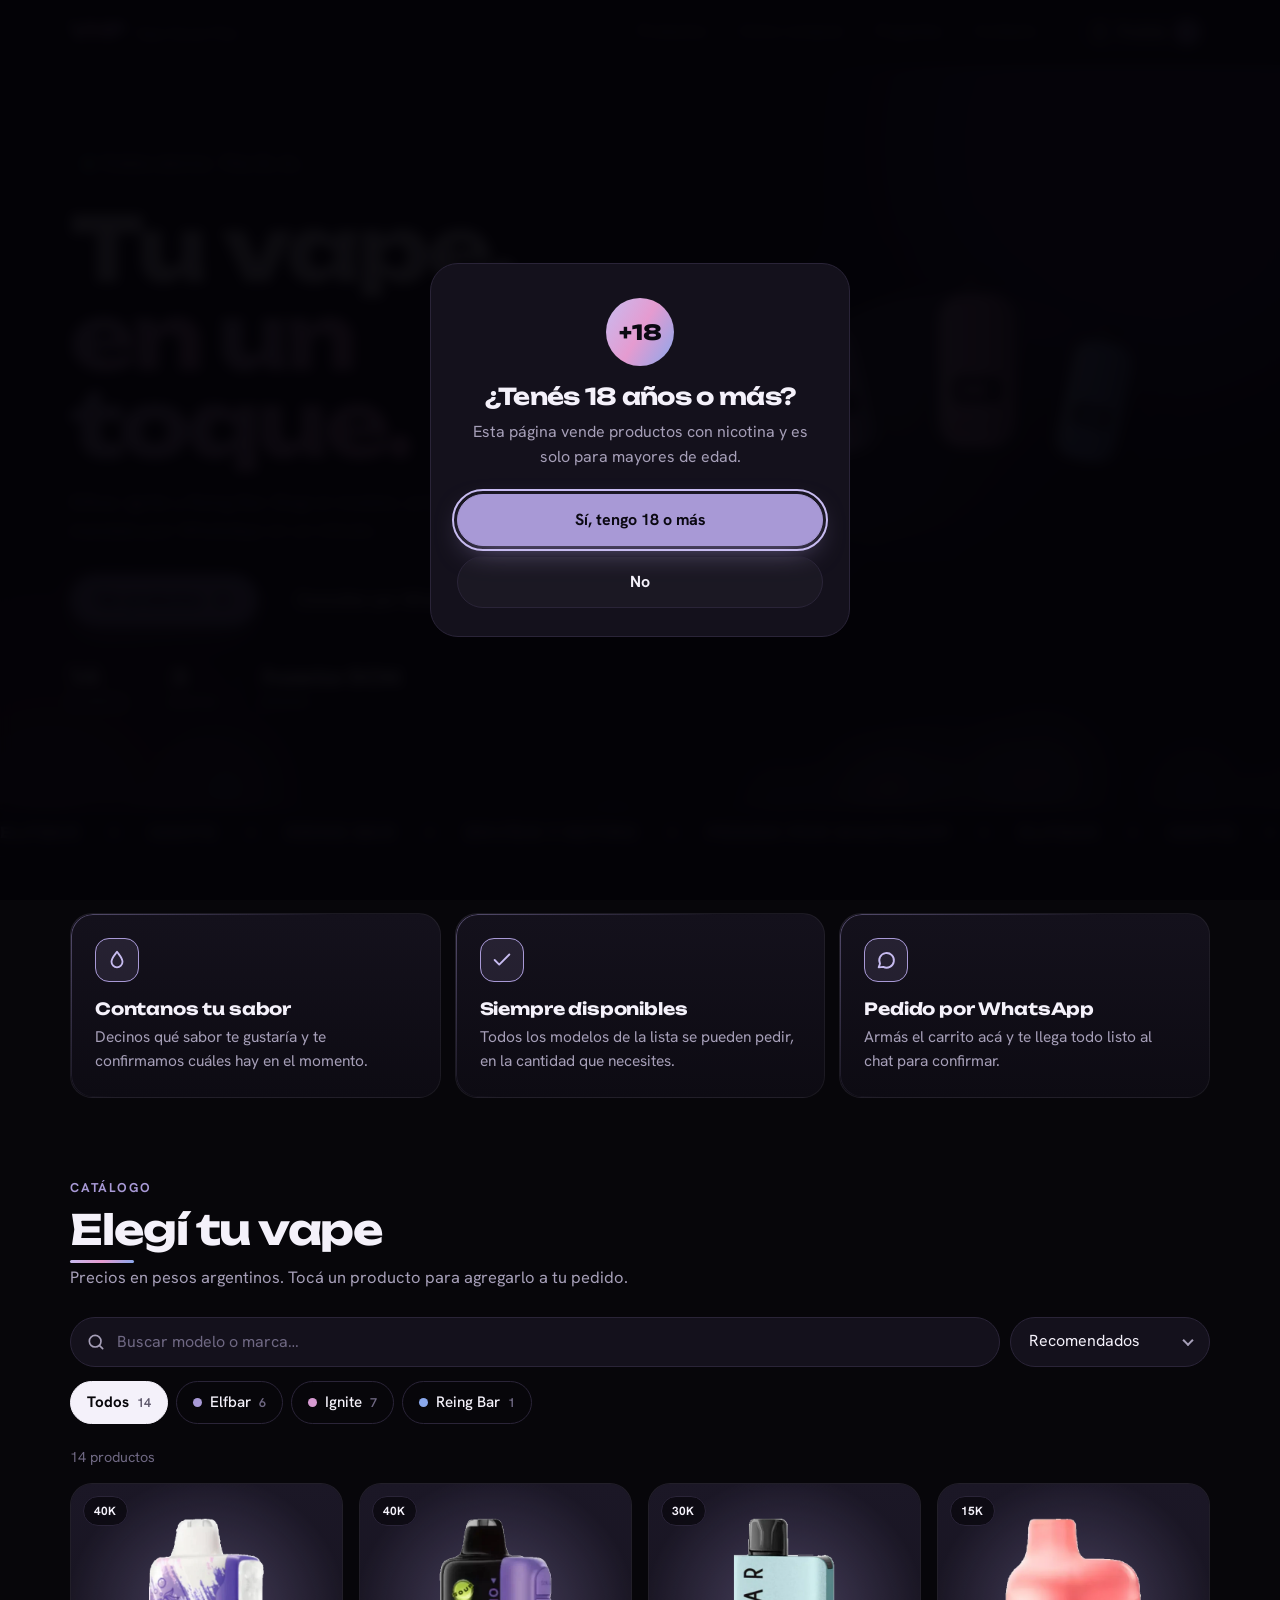
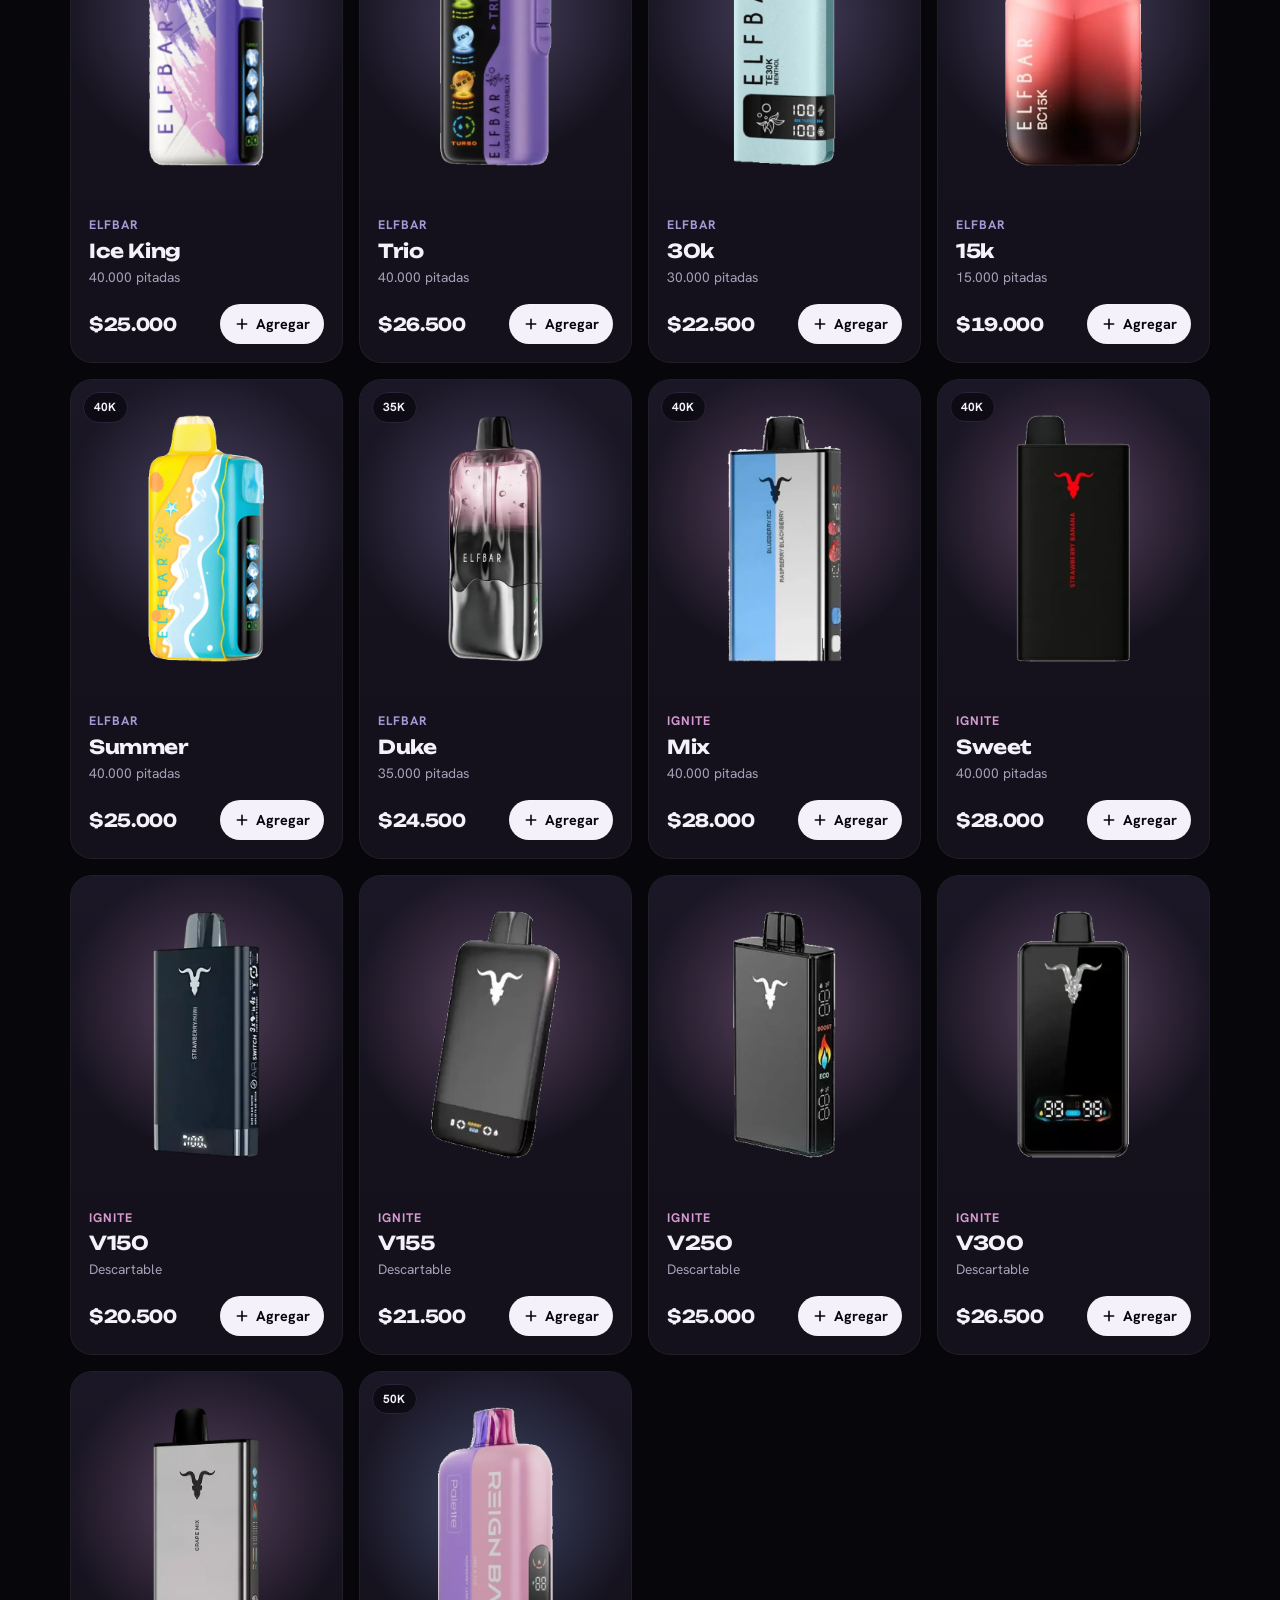
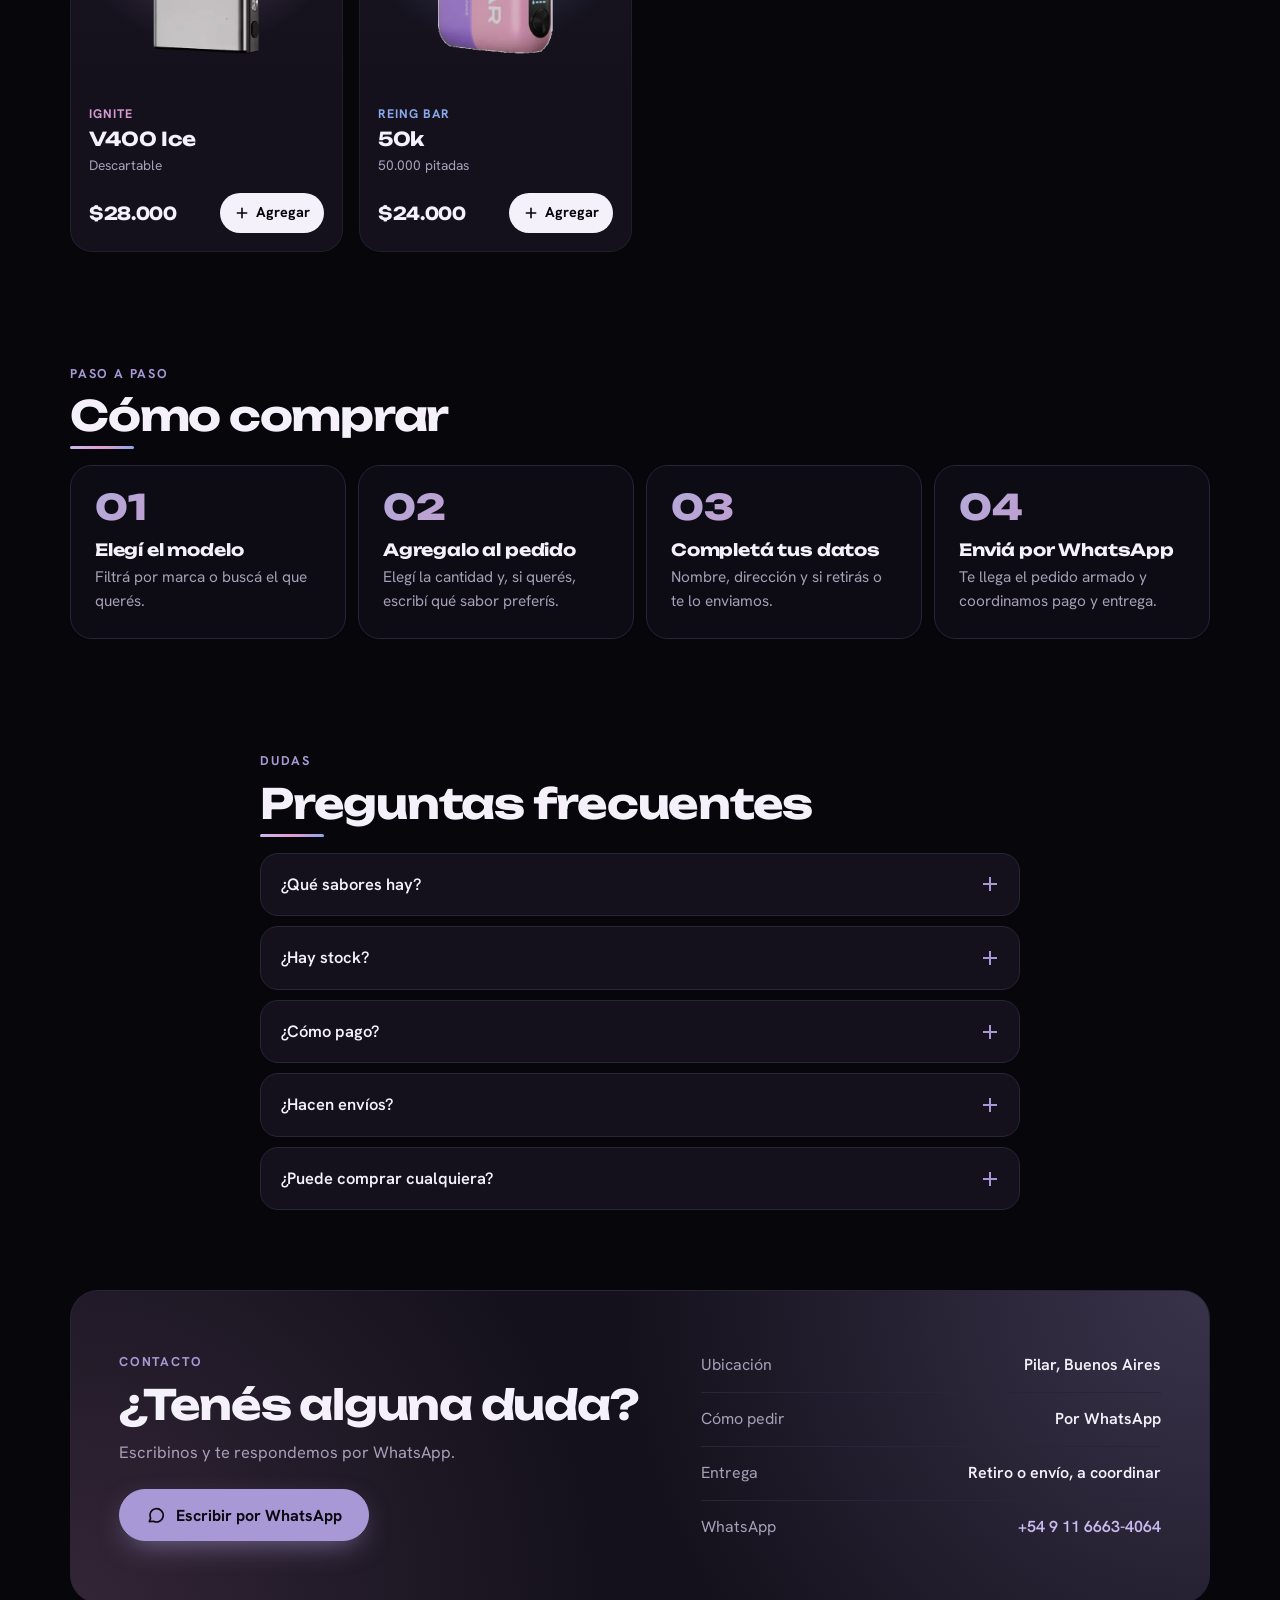
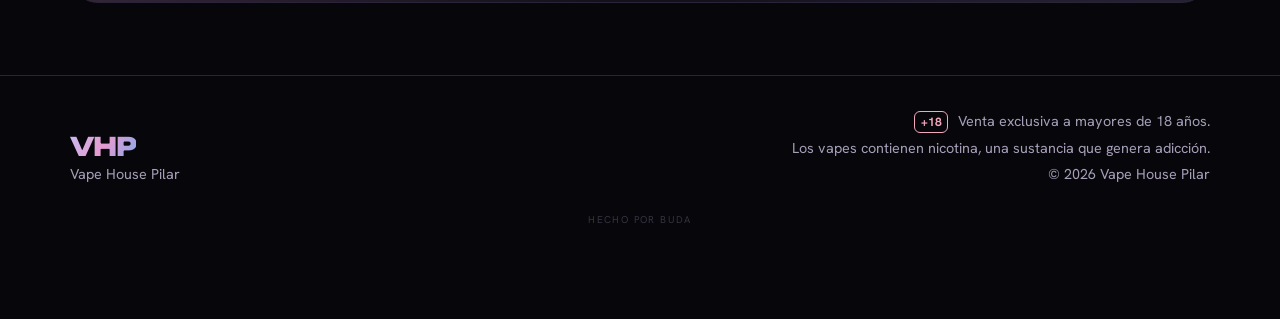
==== commit cf4a0614: "Más efectos y animaciones, analíticas y panel privado del dueño - Efectos nuevos (css/efectos.css, j" ====
--- a/index.html
+++ b/index.html
@@ -15,8 +15,10 @@
 <link href="https://fonts.googleapis.com/css2?family=Hanken+Grotesk:wght@400;500;600;700&family=Unbounded:wght@500;700;800&display=swap" rel="stylesheet">
 <script>document.documentElement.classList.add("js");</script>
 <link rel="stylesheet" href="css/styles.css">
+<link rel="stylesheet" href="css/efectos.css">
 <script src="js/productos.js" defer></script>
 <script src="js/app.js" defer></script>
+<script src="js/efectos.js" defer></script>
 </head>
 <body>
 
--- a/css/styles.css
+++ b/css/styles.css
@@ -272,7 +272,7 @@
 .foot-in { display: grid; gap: 18px; }
 .foot .logo-mark { font-size: 1.6rem; margin-bottom: 4px; display: inline-block; }
 .legal p + p { margin-top: 4px; }
-.credit { margin-top: 26px; text-align: center; font-size: .62rem; letter-spacing: .14em; text-transform: uppercase; color: var(--faint); opacity: .45; }
+.credit { -webkit-user-select: none; user-select: none; margin-top: 26px; text-align: center; font-size: .62rem; letter-spacing: .14em; text-transform: uppercase; color: var(--faint); opacity: .45; }
 .legal strong { display: inline-grid; place-items: center; min-width: 34px; height: 22px; margin-right: 6px; border-radius: 6px; border: 1px solid var(--danger); color: var(--danger); font-size: .75rem; }
 
 /* ---------- FAB WhatsApp ---------- */
--- a/css/efectos.css
+++ b/css/efectos.css
@@ -0,0 +1,129 @@
+/* =========================================================
+   VHP · Efectos y animaciones
+   Todo se apaga si el dispositivo pide menos movimiento.
+   ========================================================= */
+
+/* ---------- Barra de progreso de lectura ---------- */
+.progress {
+  position: fixed; left: 0; top: 0; z-index: 70; height: 3px; width: 100%;
+  background: var(--grad); transform-origin: 0 50%; transform: scaleX(0);
+  pointer-events: none;
+}
+
+/* ---------- Entrada de la portada ---------- */
+.js .hero .eyebrow,
+.js .hero .lead,
+.js .hero .actions,
+.js .hero .stats { opacity: 0; transform: translateY(16px); }
+.js .hero.ready .eyebrow,
+.js .hero.ready .lead,
+.js .hero.ready .actions,
+.js .hero.ready .stats { opacity: 1; transform: none; transition: opacity .8s var(--ease), transform .8s var(--ease); }
+.js .hero.ready .lead { transition-delay: .45s; }
+.js .hero.ready .actions { transition-delay: .6s; }
+.js .hero.ready .stats { transition-delay: .75s; }
+
+.word { display: inline-block; overflow: hidden; vertical-align: bottom; padding-bottom: .06em; margin-bottom: -.06em; }
+.word > span { display: inline-block; transform: translateY(110%); }
+.hero.ready .word > span { transform: none; transition: transform .9s var(--ease); transition-delay: calc(.1s + var(--w) * 90ms); }
+.hero-title .grad .word > span { background: var(--grad); -webkit-background-clip: text; background-clip: text; color: transparent; background-size: 200% 100%; animation: shine 8s linear infinite; }
+
+.js .hero-art { opacity: 0; transform: scale(.92); }
+.hero.ready .hero-art { opacity: 1; transform: none; transition: opacity 1.2s var(--ease) .3s, transform 1.2s var(--ease) .3s; }
+
+/* ---------- Vapor que sube en la portada ---------- */
+.puffs { position: absolute; inset: 0; z-index: -1; pointer-events: none; overflow: hidden; }
+.puffs i {
+  position: absolute; bottom: -60px; width: var(--s); height: var(--s); border-radius: 50%;
+  background: radial-gradient(circle, rgba(199, 187, 240, .22), rgba(199, 187, 240, 0) 70%);
+  left: var(--x); animation: rise var(--d) linear infinite; animation-delay: var(--dl);
+}
+@keyframes rise {
+  0% { transform: translate3d(0, 0, 0) scale(.6); opacity: 0; }
+  15% { opacity: 1; }
+  100% { transform: translate3d(var(--dx), -120vh, 0) scale(1.8); opacity: 0; }
+}
+
+/* Parallax de los vapes flotantes */
+.hero-art .float { will-change: transform; }
+.hero-art .orb { transition: transform .4s var(--ease); }
+
+/* ---------- Tarjetas: brillo que sigue al cursor + inclinación ---------- */
+.card { transform-style: preserve-3d; }
+.card::after {
+  content: ""; position: absolute; inset: 0; border-radius: inherit; pointer-events: none;
+  background: radial-gradient(260px circle at var(--mx, 50%) var(--my, 0%), rgba(255, 255, 255, .09), transparent 60%);
+  opacity: 0; transition: opacity .3s;
+}
+.card.lit::after { opacity: 1; }
+.card.tilt { transition: transform .12s linear, box-shadow .3s, border-color .3s; }
+
+/* ---------- Ondas al tocar botones ---------- */
+.btn, .add, .bar-btn, .chip, .cart-btn { position: relative; overflow: hidden; }
+.ripple {
+  position: absolute; border-radius: 50%; pointer-events: none;
+  background: currentColor; opacity: .22; transform: scale(0);
+  animation: ripple .6s var(--ease) forwards;
+}
+@keyframes ripple { to { transform: scale(1); opacity: 0; } }
+
+/* ---------- Producto que vuela al carrito ---------- */
+.fly {
+  position: fixed; z-index: 80; pointer-events: none; display: grid; place-items: center;
+  border-radius: 18px; filter: drop-shadow(0 16px 30px rgba(0, 0, 0, .6));
+}
+.fly img, .fly svg { width: 100%; height: 100%; object-fit: contain; }
+
+/* Chispas al agregar */
+.spark {
+  position: fixed; z-index: 81; width: 8px; height: 8px; border-radius: 50%; pointer-events: none;
+  background: var(--c, var(--violet-hi)); animation: spark .7s var(--ease) forwards;
+}
+@keyframes spark { to { transform: translate(var(--tx), var(--ty)) scale(0); opacity: 0; } }
+
+.cart-btn .n.pop { animation: numPop .5s var(--ease); }
+@keyframes numPop { 40% { transform: scale(1.5); background: var(--pink); } }
+
+/* ---------- Títulos de sección ---------- */
+.sec-head h2 { position: relative; display: inline-block; }
+.sec-head h2::after {
+  content: ""; position: absolute; left: 0; bottom: -10px; height: 3px; width: 64px; border-radius: 3px;
+  background: var(--grad); transform: scaleX(0); transform-origin: 0 50%; transition: transform .9s var(--ease) .2s;
+}
+.sec-head.in h2::after { transform: scaleX(1); }
+.js .sec-head .kicker { opacity: 0; letter-spacing: .4em; transition: opacity .8s var(--ease), letter-spacing .8s var(--ease); }
+.js .sec-head.in .kicker { opacity: 1; letter-spacing: .14em; }
+
+/* ---------- Íconos de beneficios con pulso suave ---------- */
+.perk-ic { position: relative; }
+.perk.in .perk-ic::after {
+  content: ""; position: absolute; inset: 0; border-radius: inherit; border: 1px solid var(--violet);
+  animation: ring 2.6s var(--ease) infinite;
+}
+@keyframes ring { 0% { transform: scale(1); opacity: .7; } 100% { transform: scale(1.7); opacity: 0; } }
+
+/* Números de los pasos que se llenan */
+.step-n { background-size: 200% 100%; transition: background-position 1.2s var(--ease); background-position: 100% 0; }
+.step.in .step-n { background-position: 0 0; }
+
+/* ---------- Botón de WhatsApp con latido ---------- */
+.fab::before {
+  content: ""; position: absolute; inset: 0; border-radius: 50%; background: #25d366; z-index: -1;
+  animation: beat 2.4s ease-out infinite;
+}
+@keyframes beat { 0% { transform: scale(1); opacity: .5; } 70%, 100% { transform: scale(1.6); opacity: 0; } }
+
+/* ---------- Cursor con halo (solo mouse) ---------- */
+.halo {
+  position: fixed; left: 0; top: 0; z-index: 1; width: 420px; height: 420px; margin: -210px 0 0 -210px;
+  border-radius: 50%; pointer-events: none; opacity: 0;
+  background: radial-gradient(circle, rgba(168, 153, 214, .10), transparent 65%);
+  transition: opacity .4s;
+}
+.halo.on { opacity: 1; }
+
+@media (prefers-reduced-motion: reduce) {
+  .progress, .puffs, .halo, .ripple, .spark, .fly { display: none !important; }
+  .word > span, .js .hero .eyebrow, .js .hero .lead, .js .hero .actions, .js .hero .stats, .js .hero-art { opacity: 1 !important; transform: none !important; }
+  .js .sec-head .kicker { opacity: 1; letter-spacing: .14em; }
+}
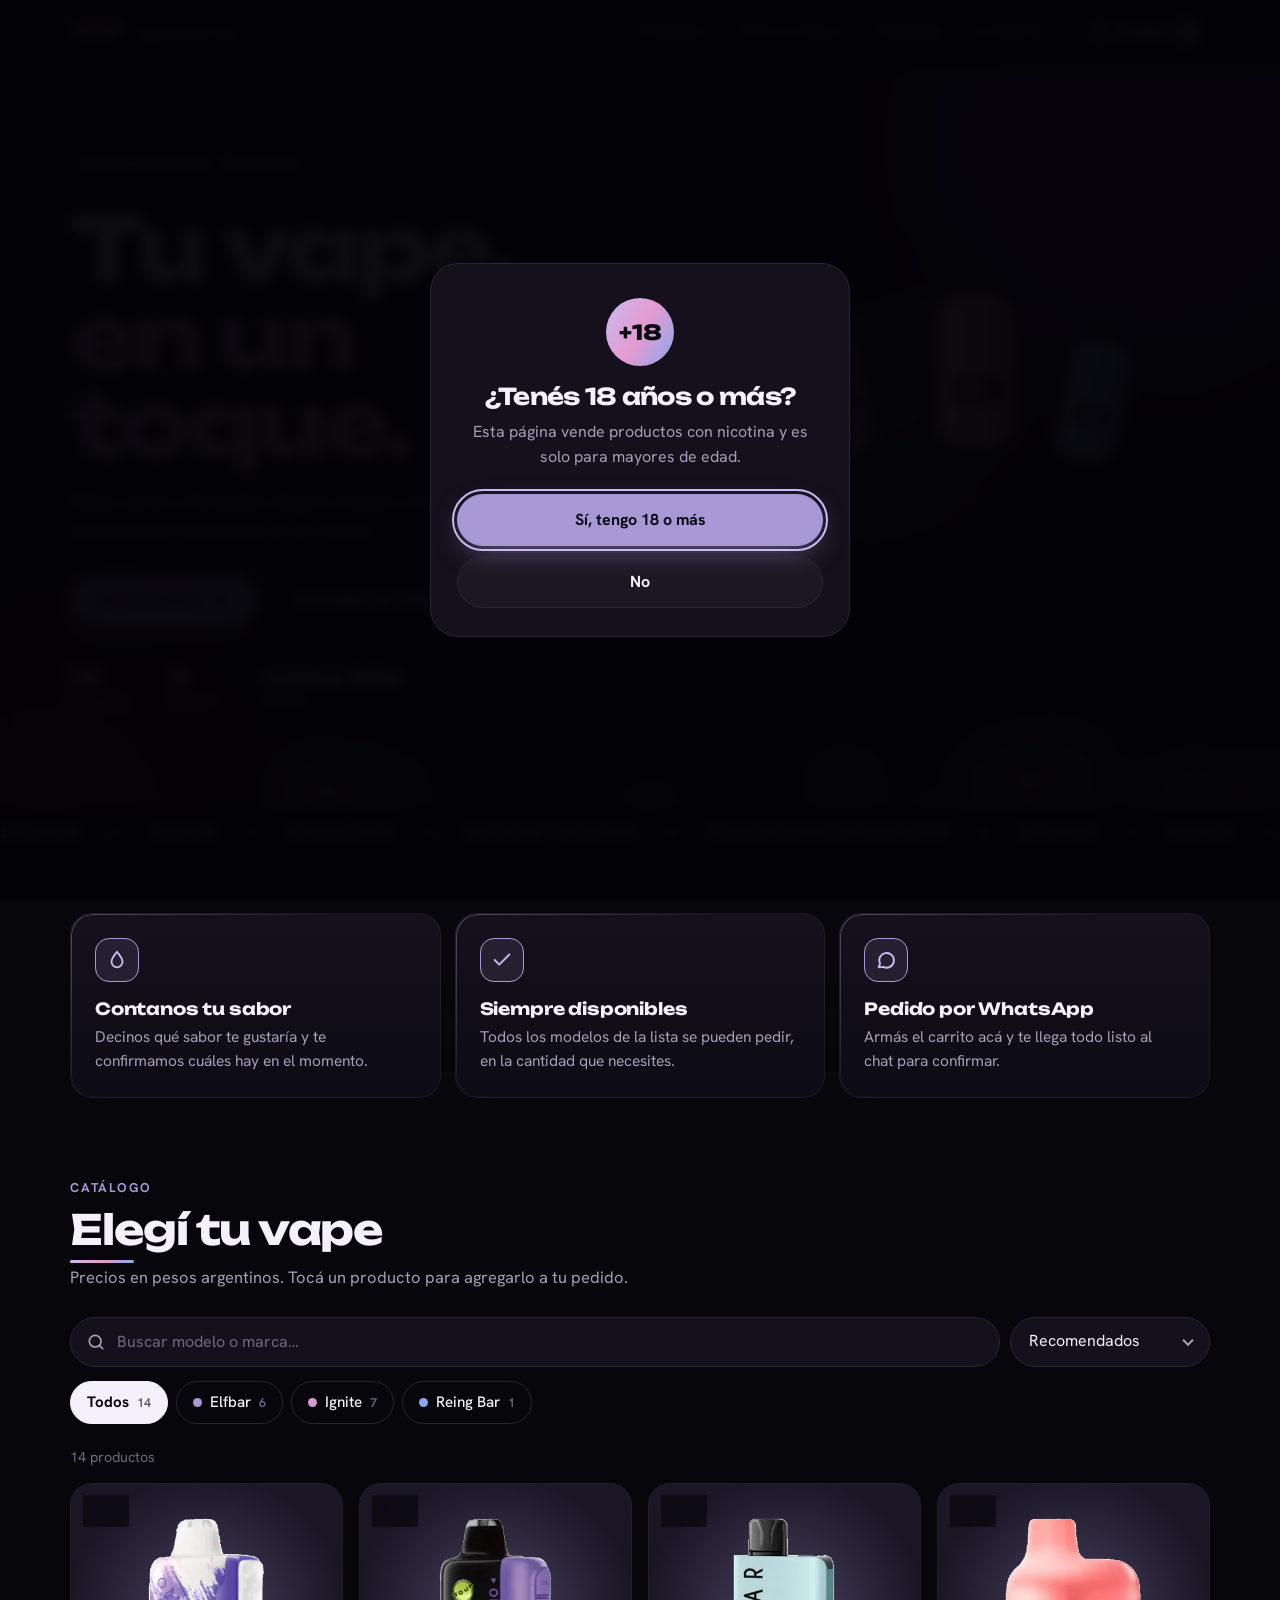
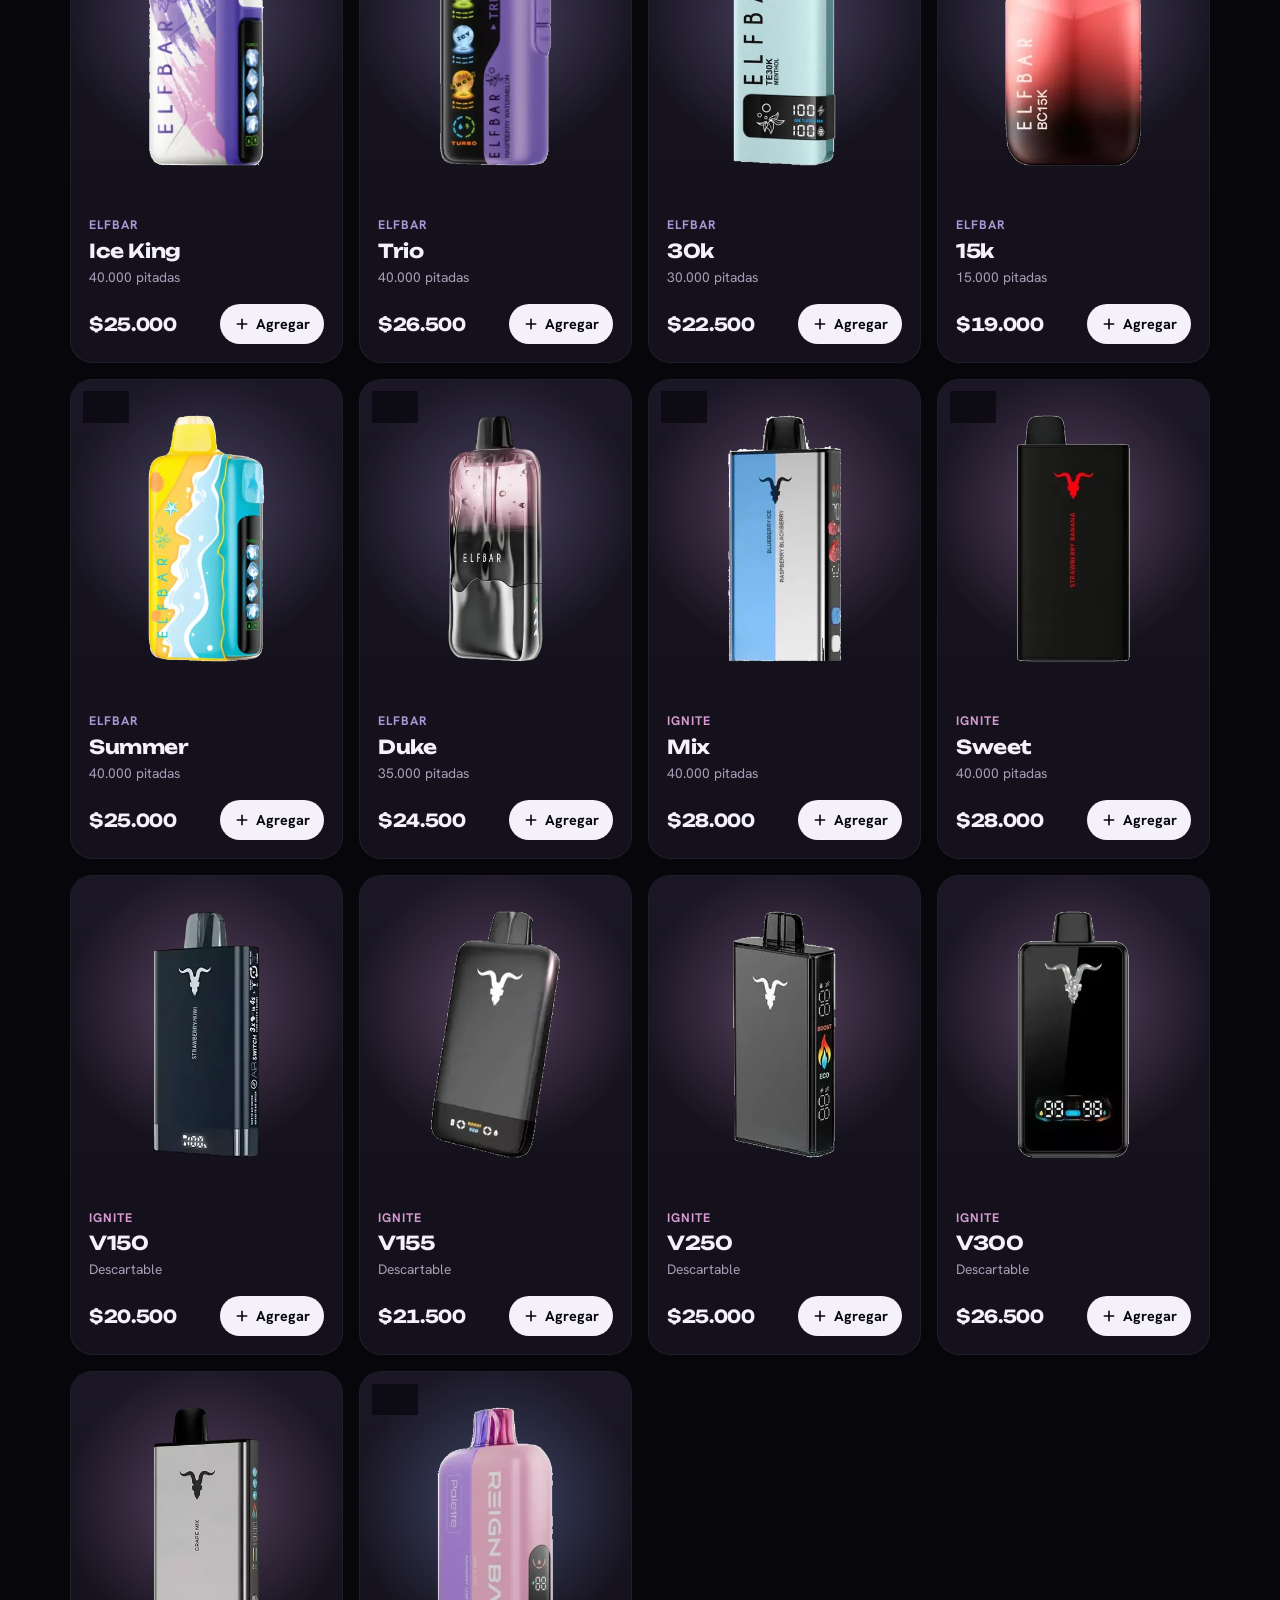
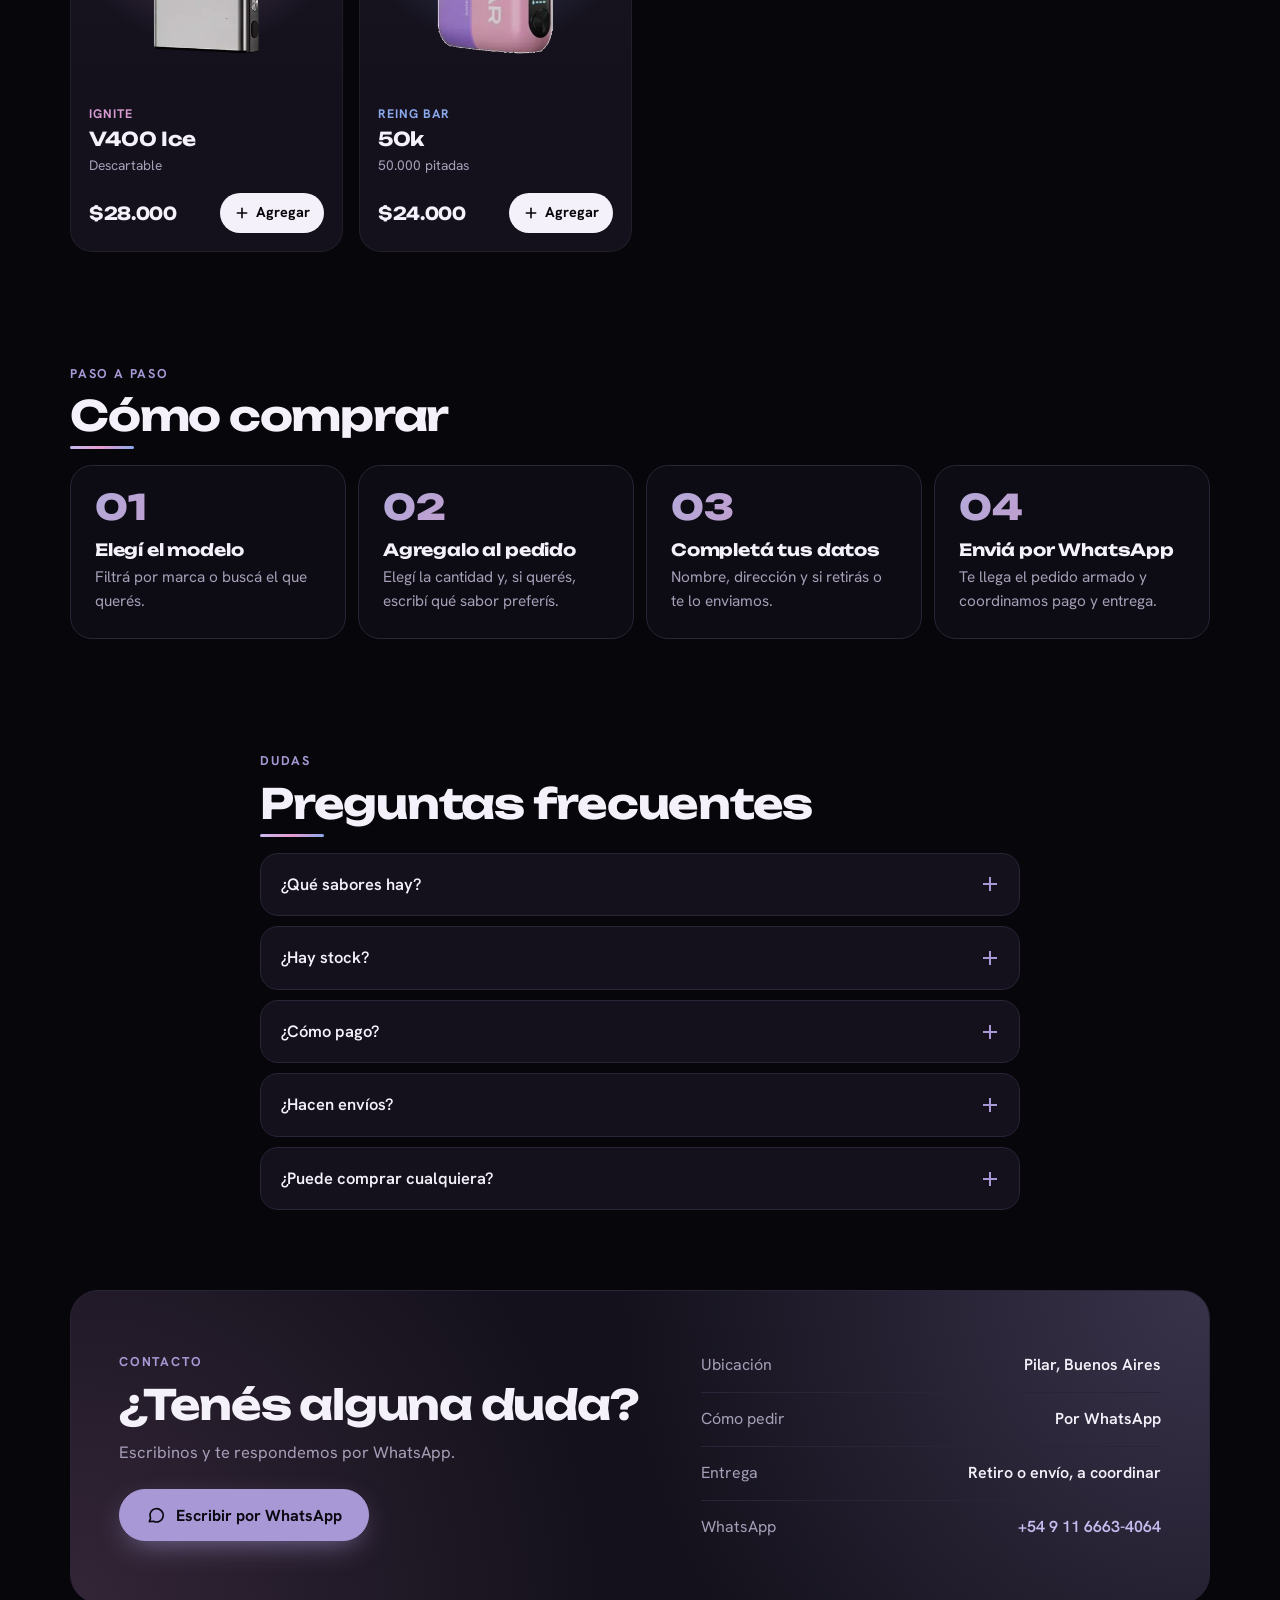
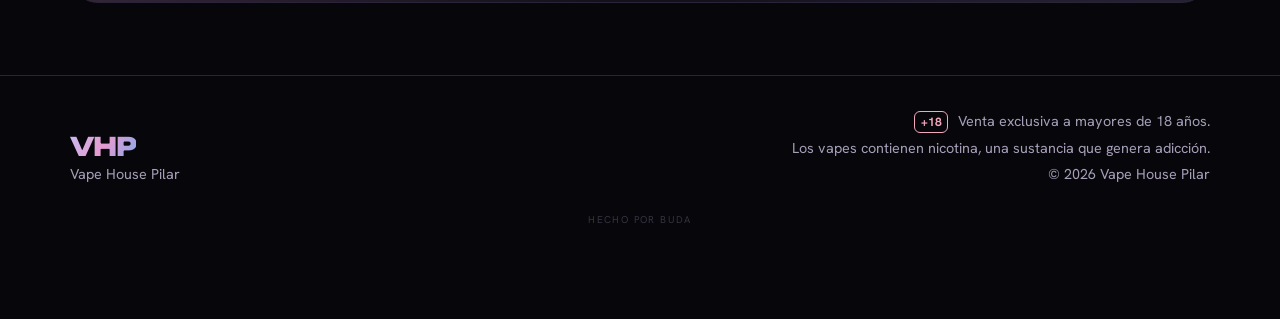
==== commit 691c234d: "Mejora el rendimiento de la página - Fuentes alojadas en el sitio y precargadas (sin Google Fonts). " ====
--- a/index.html
+++ b/index.html
@@ -10,9 +10,8 @@
 <meta property="og:description" content="Elegí tu modelo, armá tu pedido y mandalo por WhatsApp.">
 <meta property="og:type" content="website">
 <link rel="icon" href="data:image/svg+xml,%3Csvg xmlns='http://www.w3.org/2000/svg' viewBox='0 0 64 64'%3E%3Crect width='64' height='64' rx='16' fill='%2307060a'/%3E%3Ctext x='32' y='42' font-family='Arial Black,sans-serif' font-size='24' font-weight='900' text-anchor='middle' fill='%23a899d6'%3EVHP%3C/text%3E%3C/svg%3E">
-<link rel="preconnect" href="https://fonts.googleapis.com">
-<link rel="preconnect" href="https://fonts.gstatic.com" crossorigin>
-<link href="https://fonts.googleapis.com/css2?family=Hanken+Grotesk:wght@400;500;600;700&family=Unbounded:wght@500;700;800&display=swap" rel="stylesheet">
+<link rel="preload" href="fonts/hanken-grotesk.woff2" as="font" type="font/woff2" crossorigin>
+<link rel="preload" href="fonts/unbounded.woff2" as="font" type="font/woff2" crossorigin>
 <script>document.documentElement.classList.add("js");</script>
 <link rel="stylesheet" href="css/styles.css">
 <link rel="stylesheet" href="css/efectos.css">
--- a/css/styles.css
+++ b/css/styles.css
@@ -1,6 +1,10 @@
 /* =========================================================
    VHP · Vape House Pilar · Estilos
    ========================================================= */
+
+/* Fuentes alojadas en el sitio (sin depender de Google Fonts) */
+@font-face { font-family: "Hanken Grotesk"; font-style: normal; font-weight: 400 700; font-display: swap; src: url("../fonts/hanken-grotesk.woff2") format("woff2"); }
+@font-face { font-family: "Unbounded"; font-style: normal; font-weight: 500 800; font-display: swap; src: url("../fonts/unbounded.woff2") format("woff2"); }
 
 :root {
   --bg: #07060a;
--- a/css/efectos.css
+++ b/css/efectos.css
@@ -11,20 +11,20 @@
 }
 
 /* ---------- Entrada de la portada ---------- */
+/* El texto principal (.lead) no se oculta: es lo primero que se pinta. */
 .js .hero .eyebrow,
-.js .hero .lead,
 .js .hero .actions,
 .js .hero .stats { opacity: 0; transform: translateY(16px); }
+.js .hero .lead { transform: translateY(10px); }
 .js .hero.ready .eyebrow,
 .js .hero.ready .lead,
 .js .hero.ready .actions,
 .js .hero.ready .stats { opacity: 1; transform: none; transition: opacity .8s var(--ease), transform .8s var(--ease); }
-.js .hero.ready .lead { transition-delay: .45s; }
-.js .hero.ready .actions { transition-delay: .6s; }
-.js .hero.ready .stats { transition-delay: .75s; }
+.js .hero.ready .actions { transition-delay: .5s; }
+.js .hero.ready .stats { transition-delay: .65s; }
 
 .word { display: inline-block; overflow: hidden; vertical-align: bottom; padding-bottom: .06em; margin-bottom: -.06em; }
-.word > span { display: inline-block; transform: translateY(110%); }
+.word > span { display: inline-block; transform: translateY(70%); }
 .hero.ready .word > span { transform: none; transition: transform .9s var(--ease); transition-delay: calc(.1s + var(--w) * 90ms); }
 .hero-title .grad .word > span { background: var(--grad); -webkit-background-clip: text; background-clip: text; color: transparent; background-size: 200% 100%; animation: shine 8s linear infinite; }
 
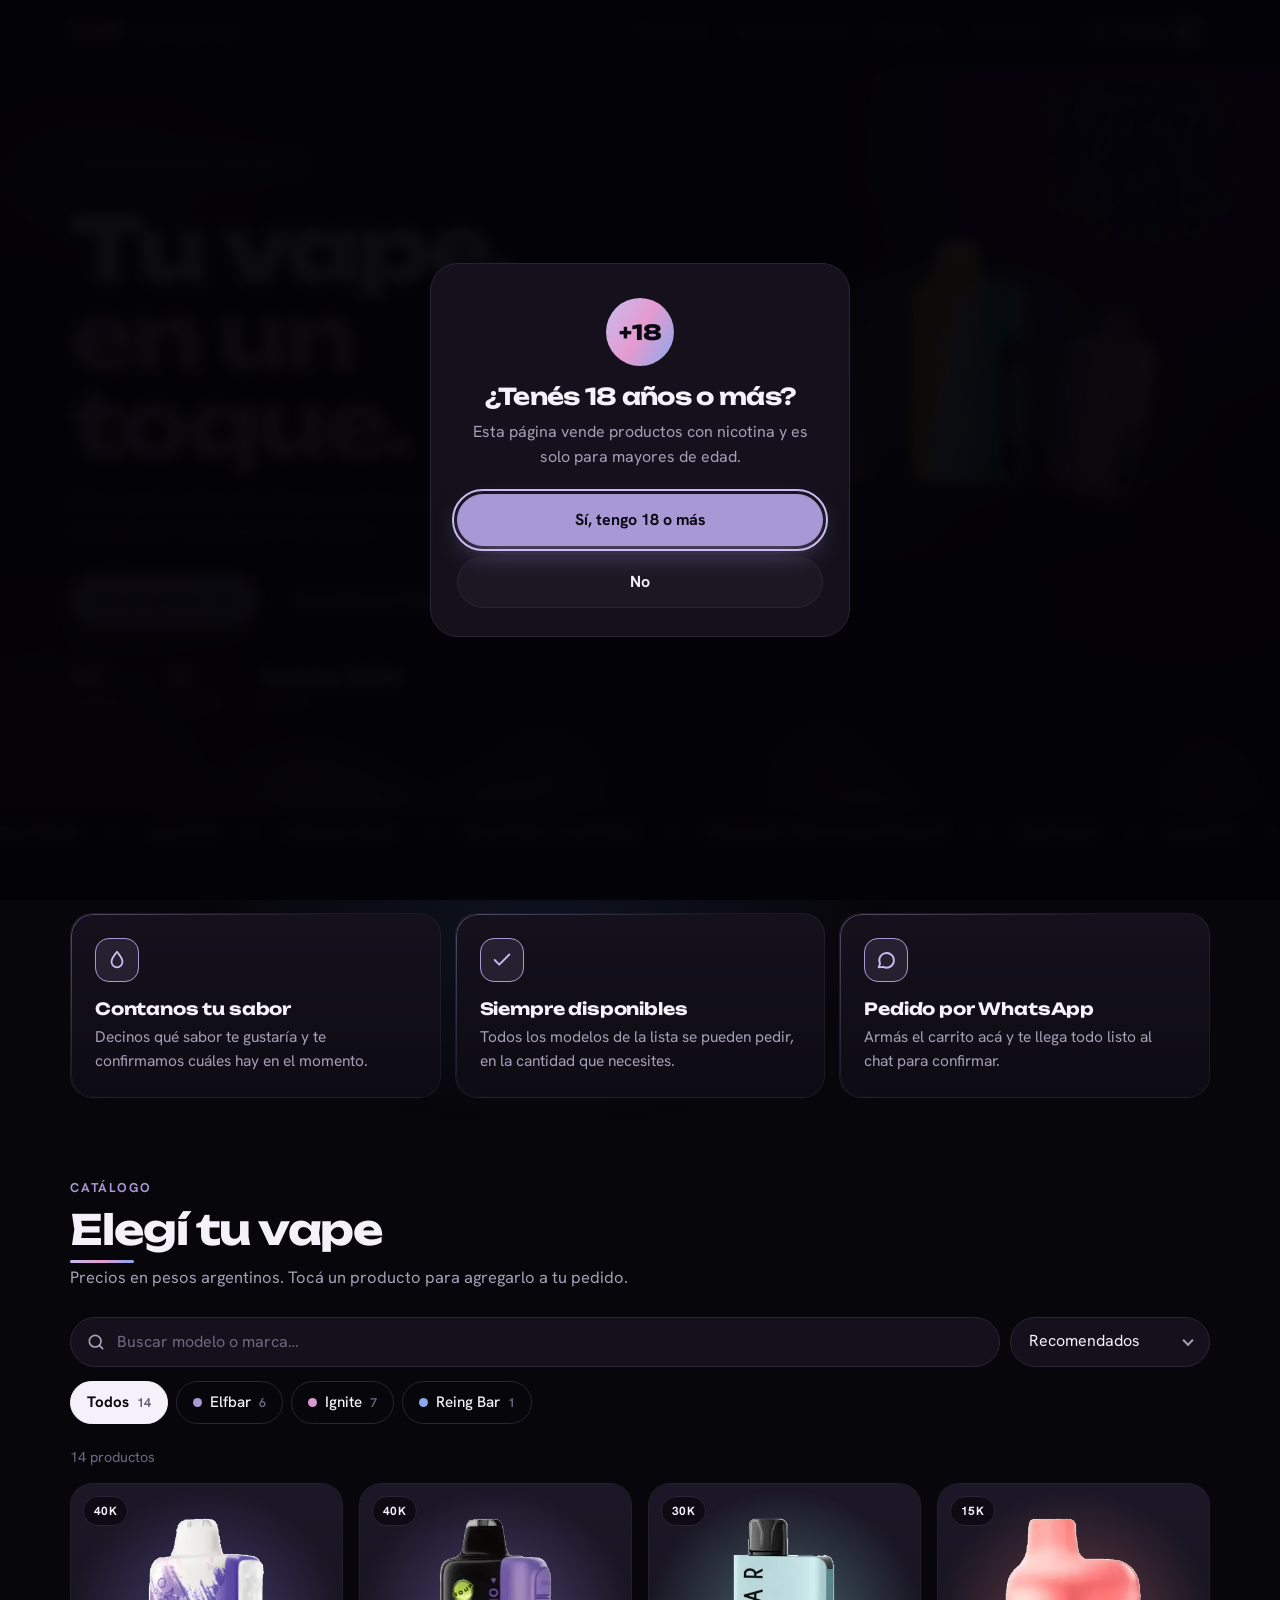
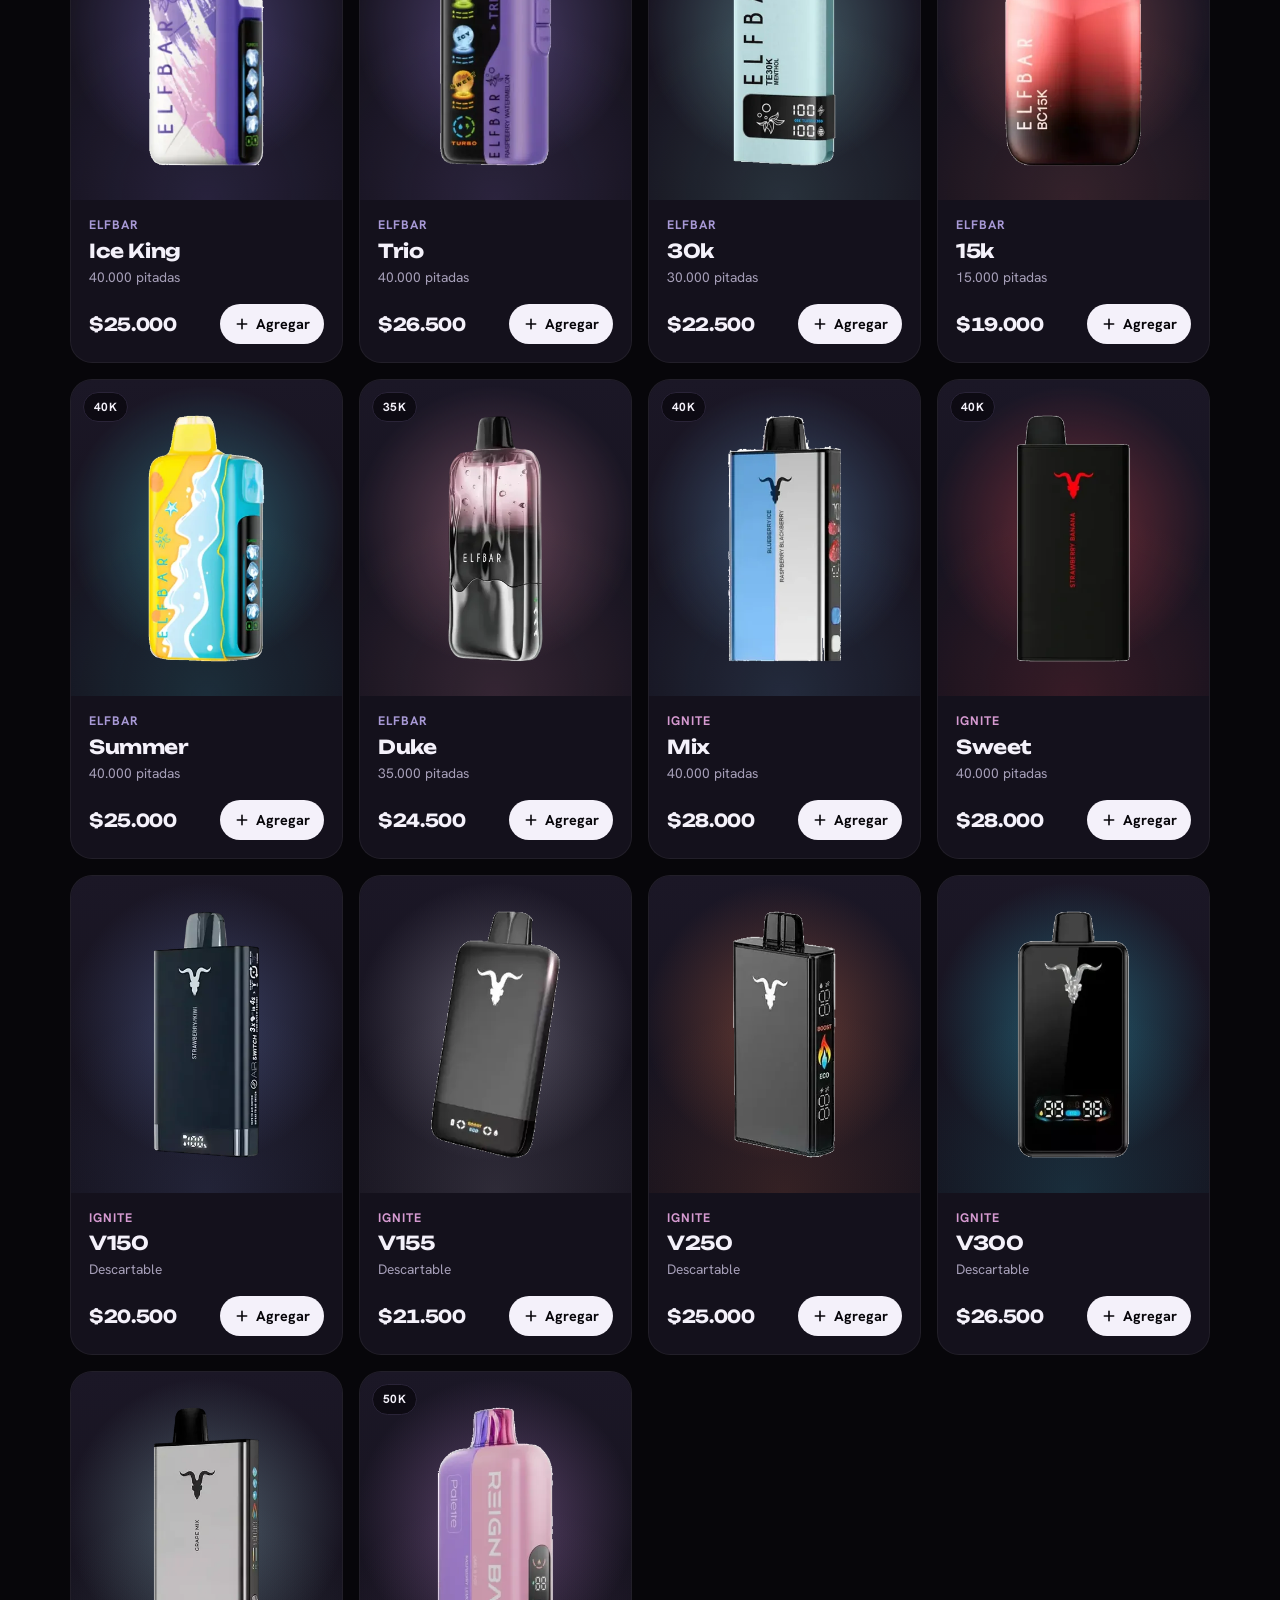
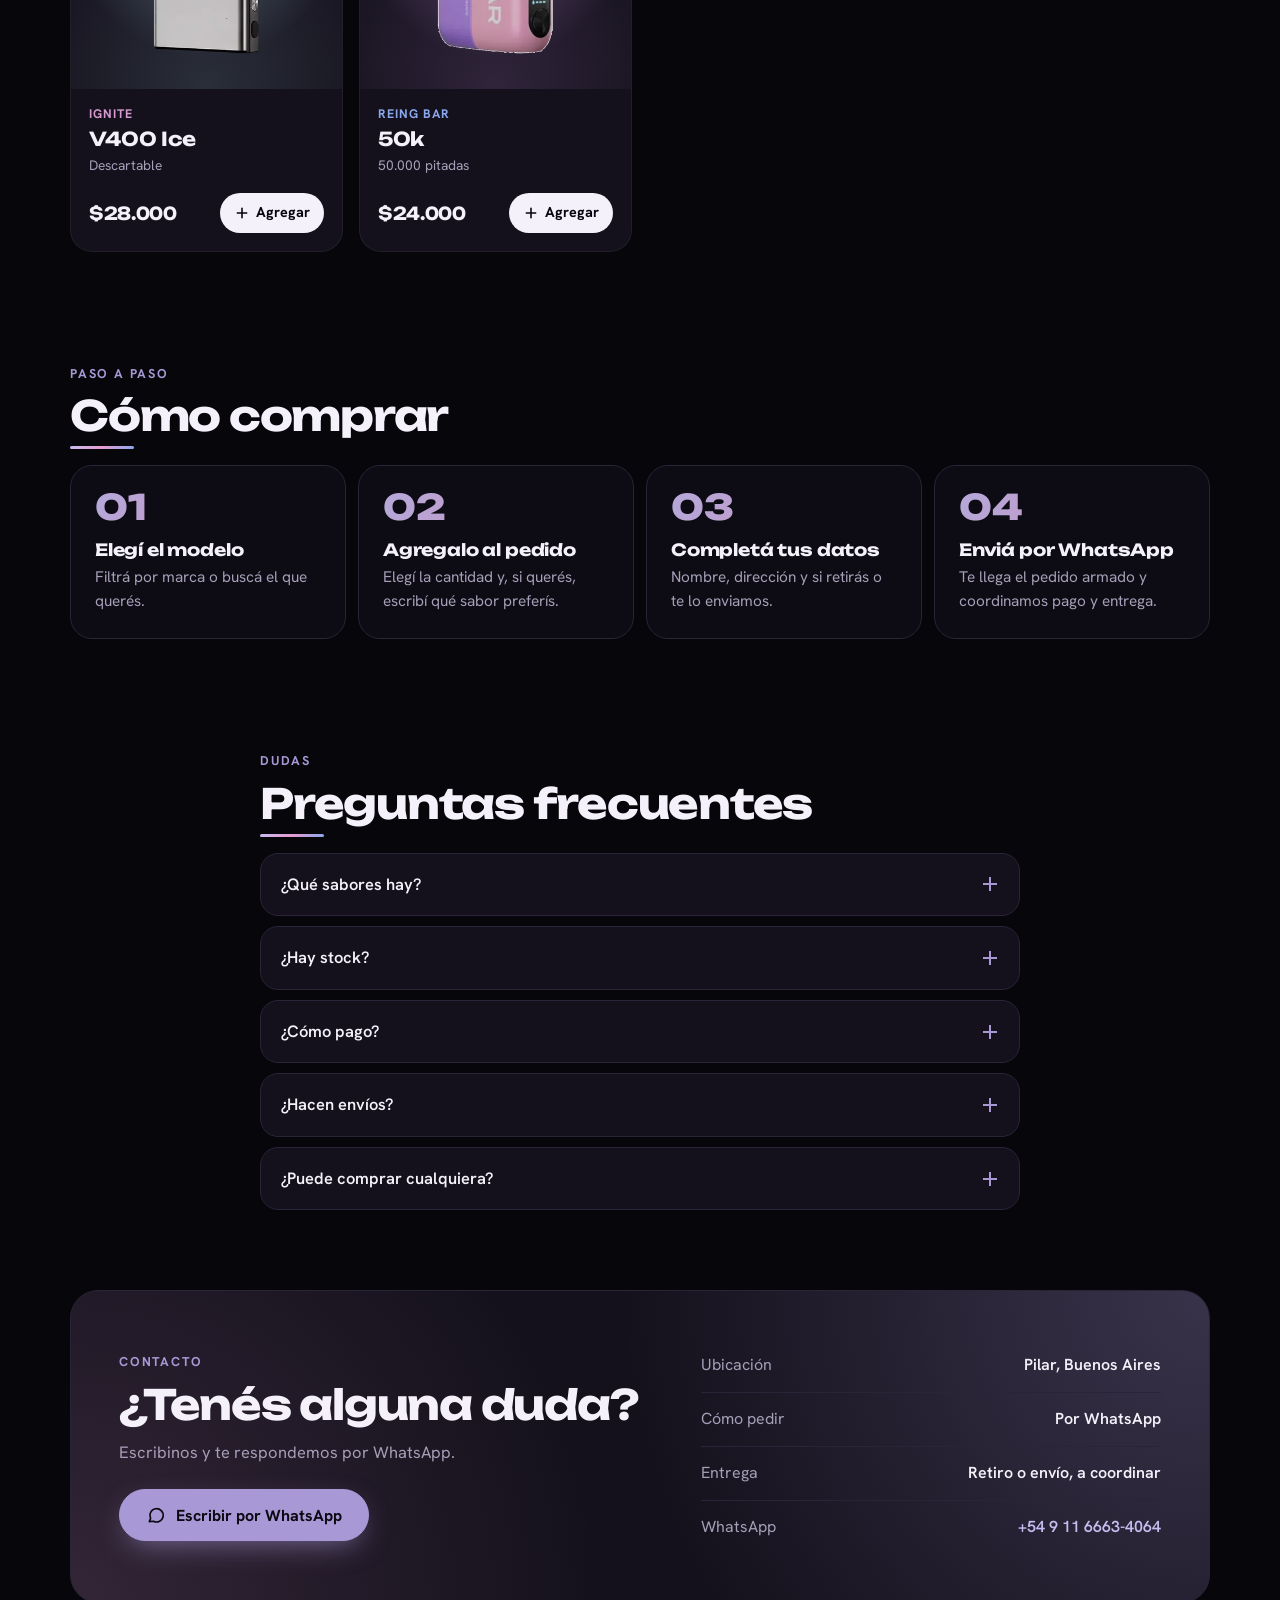
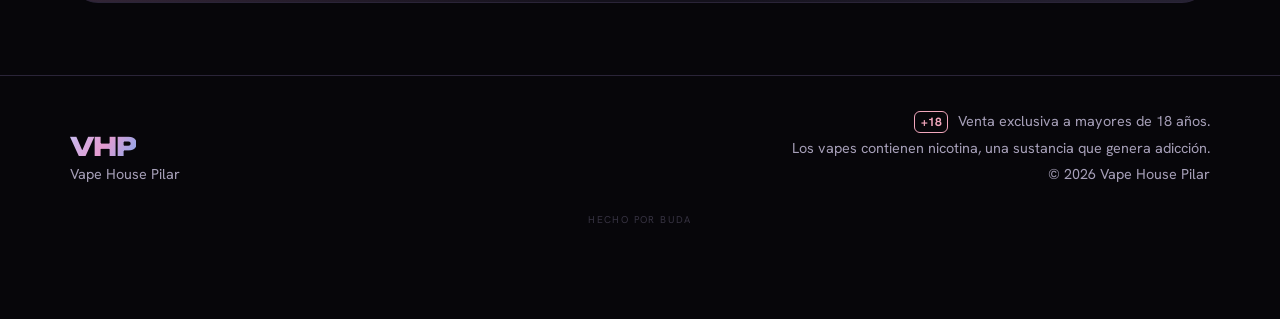
==== commit 48d46dce: "Tarjeta para compartir, links directos a cada vape y panel más completo - Imagen de vista previa (im" ====
--- a/index.html
+++ b/index.html
@@ -9,6 +9,16 @@
 <meta property="og:title" content="VHP | Vape House Pilar">
 <meta property="og:description" content="Elegí tu modelo, armá tu pedido y mandalo por WhatsApp.">
 <meta property="og:type" content="website">
+<meta property="og:site_name" content="Vape House Pilar">
+<meta property="og:locale" content="es_AR">
+<meta property="og:url" content="https://vapehpilar.github.io/">
+<meta property="og:image" content="https://vapehpilar.github.io/img/compartir.jpg">
+<meta property="og:image:width" content="1200">
+<meta property="og:image:height" content="630">
+<meta property="og:image:alt" content="VHP Vape House Pilar: Elfbar, Ignite y Reign Bar. Pedí por WhatsApp.">
+<meta name="twitter:card" content="summary_large_image">
+<meta name="twitter:image" content="https://vapehpilar.github.io/img/compartir.jpg">
+<link rel="canonical" href="https://vapehpilar.github.io/">
 <link rel="icon" href="data:image/svg+xml,%3Csvg xmlns='http://www.w3.org/2000/svg' viewBox='0 0 64 64'%3E%3Crect width='64' height='64' rx='16' fill='%2307060a'/%3E%3Ctext x='32' y='42' font-family='Arial Black,sans-serif' font-size='24' font-weight='900' text-anchor='middle' fill='%23a899d6'%3EVHP%3C/text%3E%3C/svg%3E">
 <link rel="preload" href="fonts/hanken-grotesk.woff2" as="font" type="font/woff2" crossorigin>
 <link rel="preload" href="fonts/unbounded.woff2" as="font" type="font/woff2" crossorigin>
@@ -242,6 +252,9 @@
     <button class="x" type="button" data-close aria-label="Cerrar">
       <svg viewBox="0 0 24 24"><path d="M6 6l12 12M18 6 6 18"/></svg>
     </button>
+    <button class="x share" type="button" id="pick-share" aria-label="Compartir este vape" title="Compartir">
+      <svg viewBox="0 0 24 24"><path d="M12 15V3M7 8l5-5 5 5M5 13v6a2 2 0 0 0 2 2h10a2 2 0 0 0 2-2v-6"/></svg>
+    </button>
     <div class="pick-head">
       <div class="pick-art" id="pick-art"></div>
       <div>
--- a/css/styles.css
+++ b/css/styles.css
@@ -135,14 +135,15 @@
 .stats strong { font: 700 1.35rem var(--display); letter-spacing: -.02em; }
 .stats span { color: var(--muted); font-size: .88rem; }
 
-.hero-art { position: relative; height: 340px; display: none; }
+.hero-art { position: relative; height: 250px; margin-top: -8px; }
 .orb { position: absolute; inset: 10% 12%; border-radius: 50%; background: radial-gradient(circle at 35% 30%, rgba(199,187,240,.35), rgba(110,95,174,.08) 60%, transparent 70%); border: 1px solid rgba(168,153,214,.15); }
-.float { position: absolute; width: 110px; filter: drop-shadow(0 30px 40px rgba(0,0,0,.6)); animation: bob 6s ease-in-out infinite; }
-.float svg { width: 100%; height: auto; }
-.f1 { left: 16%; top: 14%; transform: rotate(-14deg); width: 104px; }
-.f2 { left: 42%; top: 2%; width: 128px; animation-delay: -2s; z-index: 2; }
-.f3 { left: 68%; top: 18%; transform: rotate(12deg); width: 100px; animation-delay: -4s; }
-@keyframes bob { 50% { translate: 0 -16px; } }
+.float { position: absolute; width: 110px; aspect-ratio: 600 / 720; filter: drop-shadow(0 30px 40px rgba(0,0,0,.6)); animation: bob 6s ease-in-out infinite; }
+.float::before { content: ""; position: absolute; inset: 10% -10% 0; z-index: -1; border-radius: 50%; background: radial-gradient(closest-side, color-mix(in srgb, var(--pc, var(--violet)) 55%, transparent), transparent); filter: blur(18px); opacity: .8; }
+.float svg, .float img { width: 100%; height: 100%; object-fit: contain; display: block; }
+.f1 { left: calc(50% - 165px); top: 34px; rotate: -12deg; width: 120px; }
+.f2 { left: calc(50% - 75px); top: 0; width: 150px; animation-delay: -2s; z-index: 2; }
+.f3 { left: calc(50% + 45px); top: 40px; rotate: 11deg; width: 120px; animation-delay: -4s; }
+@keyframes bob { 50% { transform: translateY(-16px); } }
 
 /* ---------- Ticker ---------- */
 .ticker { border-block: 1px solid var(--line); background: var(--bg-2); overflow: hidden; padding: 14px 0; }
@@ -205,11 +206,12 @@
   animation: cardIn .5s var(--ease) both; animation-delay: calc(var(--i, 0) * 40ms);
 }
 @keyframes cardIn { from { opacity: 0; transform: translateY(14px); } }
-.card:hover { transform: translateY(-4px); border-color: color-mix(in srgb, var(--c) 45%, transparent); box-shadow: 0 24px 50px -24px color-mix(in srgb, var(--c) 70%, transparent); }
+.card:hover { transform: translateY(-4px); border-color: color-mix(in srgb, var(--pc, var(--c)) 45%, transparent); box-shadow: 0 24px 50px -24px color-mix(in srgb, var(--pc, var(--c)) 70%, transparent); }
 .card-art {
   position: relative; aspect-ratio: 1 / 1.05; display: grid; place-items: center; cursor: pointer; border: 0; padding: 0; width: 100%;
   background:
-    radial-gradient(circle at 50% 42%, color-mix(in srgb, var(--c) 34%, transparent), transparent 62%),
+    radial-gradient(circle at 50% 46%, color-mix(in srgb, var(--pc, var(--c)) 40%, transparent), transparent 64%),
+    radial-gradient(circle at 50% 100%, color-mix(in srgb, var(--pc, var(--c)) 16%, transparent), transparent 55%),
     linear-gradient(180deg, var(--surface-2), var(--surface));
 }
 .card-art svg { width: 44%; height: auto; filter: drop-shadow(0 18px 22px rgba(0,0,0,.55)); transition: transform .45s var(--ease); }
@@ -339,8 +341,13 @@
 }
 .sheet-in::before { content: ""; display: block; width: 44px; height: 5px; border-radius: 9px; background: var(--line); margin: -8px auto 16px; }
 .sheet .x { position: absolute; right: 16px; top: 16px; }
-.pick-head { --c: var(--violet); display: flex; gap: 16px; align-items: center; padding-right: 48px; }
-.pick-art { flex: none; width: 92px; height: 104px; border-radius: 20px; display: grid; place-items: center; background: radial-gradient(circle at 50% 45%, color-mix(in srgb, var(--c) 40%, transparent), transparent 70%), var(--surface-2); overflow: hidden; }
+.sheet .x.share { right: 66px; }
+.sheet .x.share:hover { transform: none; }
+.sheet .x.share.copied { background: var(--violet); border-color: var(--violet); color: var(--on-violet); }
+.sheet .x.share::after { content: "Link copiado"; position: absolute; top: calc(100% + 8px); right: 50%; transform: translateX(50%) translateY(-4px); white-space: nowrap; padding: 6px 10px; border-radius: 10px; background: var(--text); color: var(--bg); font-size: .8rem; font-weight: 600; opacity: 0; pointer-events: none; transition: opacity .2s, transform .2s; }
+.sheet .x.share.copied::after { opacity: 1; transform: translateX(50%); }
+.pick-head { --c: var(--violet); display: flex; gap: 16px; align-items: center; padding-right: 100px; }
+.pick-art { flex: none; width: 92px; height: 104px; border-radius: 20px; display: grid; place-items: center; background: radial-gradient(circle at 50% 45%, color-mix(in srgb, var(--pc, var(--c)) 45%, transparent), transparent 70%), var(--surface-2); overflow: hidden; }
 .pick-art svg { width: 52%; height: auto; }
 .pick-art img { width: 100%; height: 100%; object-fit: contain; padding: 8%; }
 .pick-brand { color: var(--c); font-size: .78rem; font-weight: 700; letter-spacing: .08em; text-transform: uppercase; }
@@ -373,7 +380,7 @@
 
 .items { list-style: none; margin: 0; padding: 0; }
 .item { --c: var(--violet); display: grid; grid-template-columns: 58px 1fr auto; gap: 4px 14px; align-items: center; padding: 16px 0; border-bottom: 1px solid var(--line); animation: cardIn .3s var(--ease) both; }
-.item-art { grid-row: span 2; width: 58px; height: 66px; border-radius: 14px; display: grid; place-items: center; background: radial-gradient(circle at 50% 45%, color-mix(in srgb, var(--c) 40%, transparent), transparent 70%), var(--surface-2); overflow: hidden; }
+.item-art { grid-row: span 2; width: 58px; height: 66px; border-radius: 14px; display: grid; place-items: center; background: radial-gradient(circle at 50% 45%, color-mix(in srgb, var(--pc, var(--c)) 45%, transparent), transparent 70%), var(--surface-2); overflow: hidden; }
 .item-art svg { width: 54%; height: auto; }
 .item-art img { width: 100%; height: 100%; object-fit: contain; padding: 8%; }
 .item-name { font-weight: 700; line-height: 1.25; }
@@ -475,7 +482,10 @@
 @media (min-width: 860px) {
   .hero { padding: 80px 0 96px; }
   .hero-grid { grid-template-columns: 1.15fr 1fr; }
-  .hero-art { display: block; }
+  .hero-art { height: 420px; margin-top: 0; }
+  .f1 { left: 6%; top: 70px; width: 175px; }
+  .f2 { left: 31%; top: 10px; width: 225px; }
+  .f3 { left: 62%; top: 80px; width: 175px; }
   .grid { grid-template-columns: repeat(3, minmax(0, 1fr)); }
   .steps { grid-template-columns: repeat(4, 1fr); }
   .contact-card { grid-template-columns: 1.2fr 1fr; padding: 48px; align-items: center; }
--- a/css/efectos.css
+++ b/css/efectos.css
@@ -122,8 +122,37 @@
 }
 .halo.on { opacity: 1; }
 
+/* ---------- Fondo vivo: degradé que se mueve lento + grano ---------- */
+html { background: var(--bg); }
+body { background: transparent; }
+body::before {
+  content: ""; position: fixed; z-index: -1; left: -25%; top: -25%; width: 150%; height: 150%; pointer-events: none;
+  background:
+    radial-gradient(28% 22% at 22% 30%, rgba(110, 95, 174, .20), transparent 70%),
+    radial-gradient(24% 20% at 78% 60%, rgba(138, 63, 122, .16), transparent 70%),
+    radial-gradient(26% 22% at 45% 85%, rgba(51, 80, 143, .16), transparent 70%);
+  animation: drift-bg 40s ease-in-out infinite alternate;
+  will-change: transform;
+}
+@keyframes drift-bg {
+  0% { transform: translate3d(0, 0, 0) rotate(0deg); }
+  50% { transform: translate3d(-6%, 4%, 0) rotate(8deg); }
+  100% { transform: translate3d(5%, -5%, 0) rotate(-6deg); }
+}
+body::after {
+  content: ""; position: fixed; inset: 0; z-index: 90; pointer-events: none; opacity: .05;
+  background-image: url("data:image/svg+xml,%3Csvg xmlns='http://www.w3.org/2000/svg' width='160' height='160'%3E%3Cfilter id='n'%3E%3CfeTurbulence type='fractalNoise' baseFrequency='.9' numOctaves='2' stitchTiles='stitch'/%3E%3CfeColorMatrix values='0 0 0 0 1 0 0 0 0 1 0 0 0 0 1 0 0 0 .9 0'/%3E%3C/filter%3E%3Crect width='100%25' height='100%25' filter='url(%23n)'/%3E%3C/svg%3E");
+}
+
+/* ---------- Foto que se agranda al abrir un producto ---------- */
+.zoom-clone { position: fixed; z-index: 100; pointer-events: none; margin: 0; }
+.zoom-clone img { width: 100%; height: 100%; object-fit: contain; display: block; padding: 8%; }
+.zoom-clone svg { width: 100%; height: 100%; display: block; }
+.pick-art.zooming img, .pick-art.zooming svg { opacity: 0; }
+
 @media (prefers-reduced-motion: reduce) {
-  .progress, .puffs, .halo, .ripple, .spark, .fly { display: none !important; }
+  .progress, .puffs, .halo, .ripple, .spark, .fly, .zoom-clone { display: none !important; }
+  body::before { animation: none; }
   .word > span, .js .hero .eyebrow, .js .hero .lead, .js .hero .actions, .js .hero .stats, .js .hero-art { opacity: 1 !important; transform: none !important; }
   .js .sec-head .kicker { opacity: 1; letter-spacing: .14em; }
 }
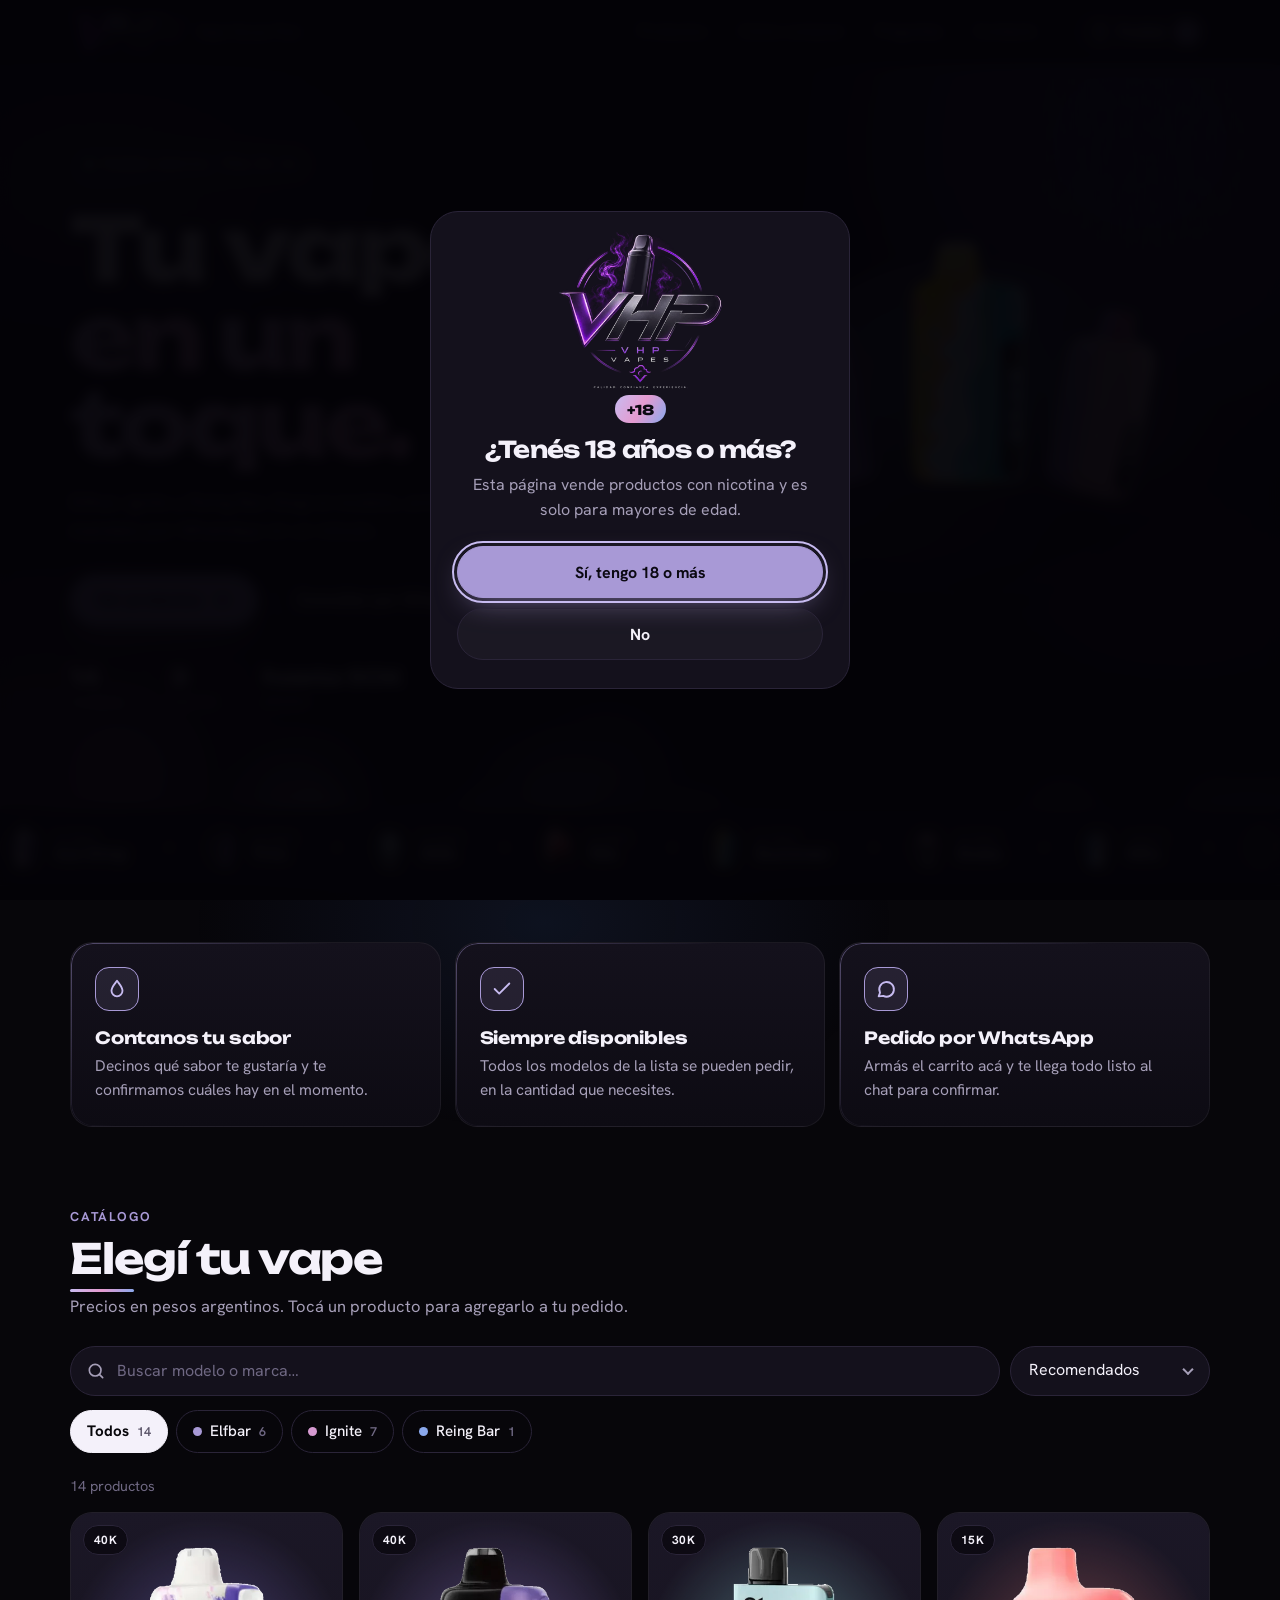
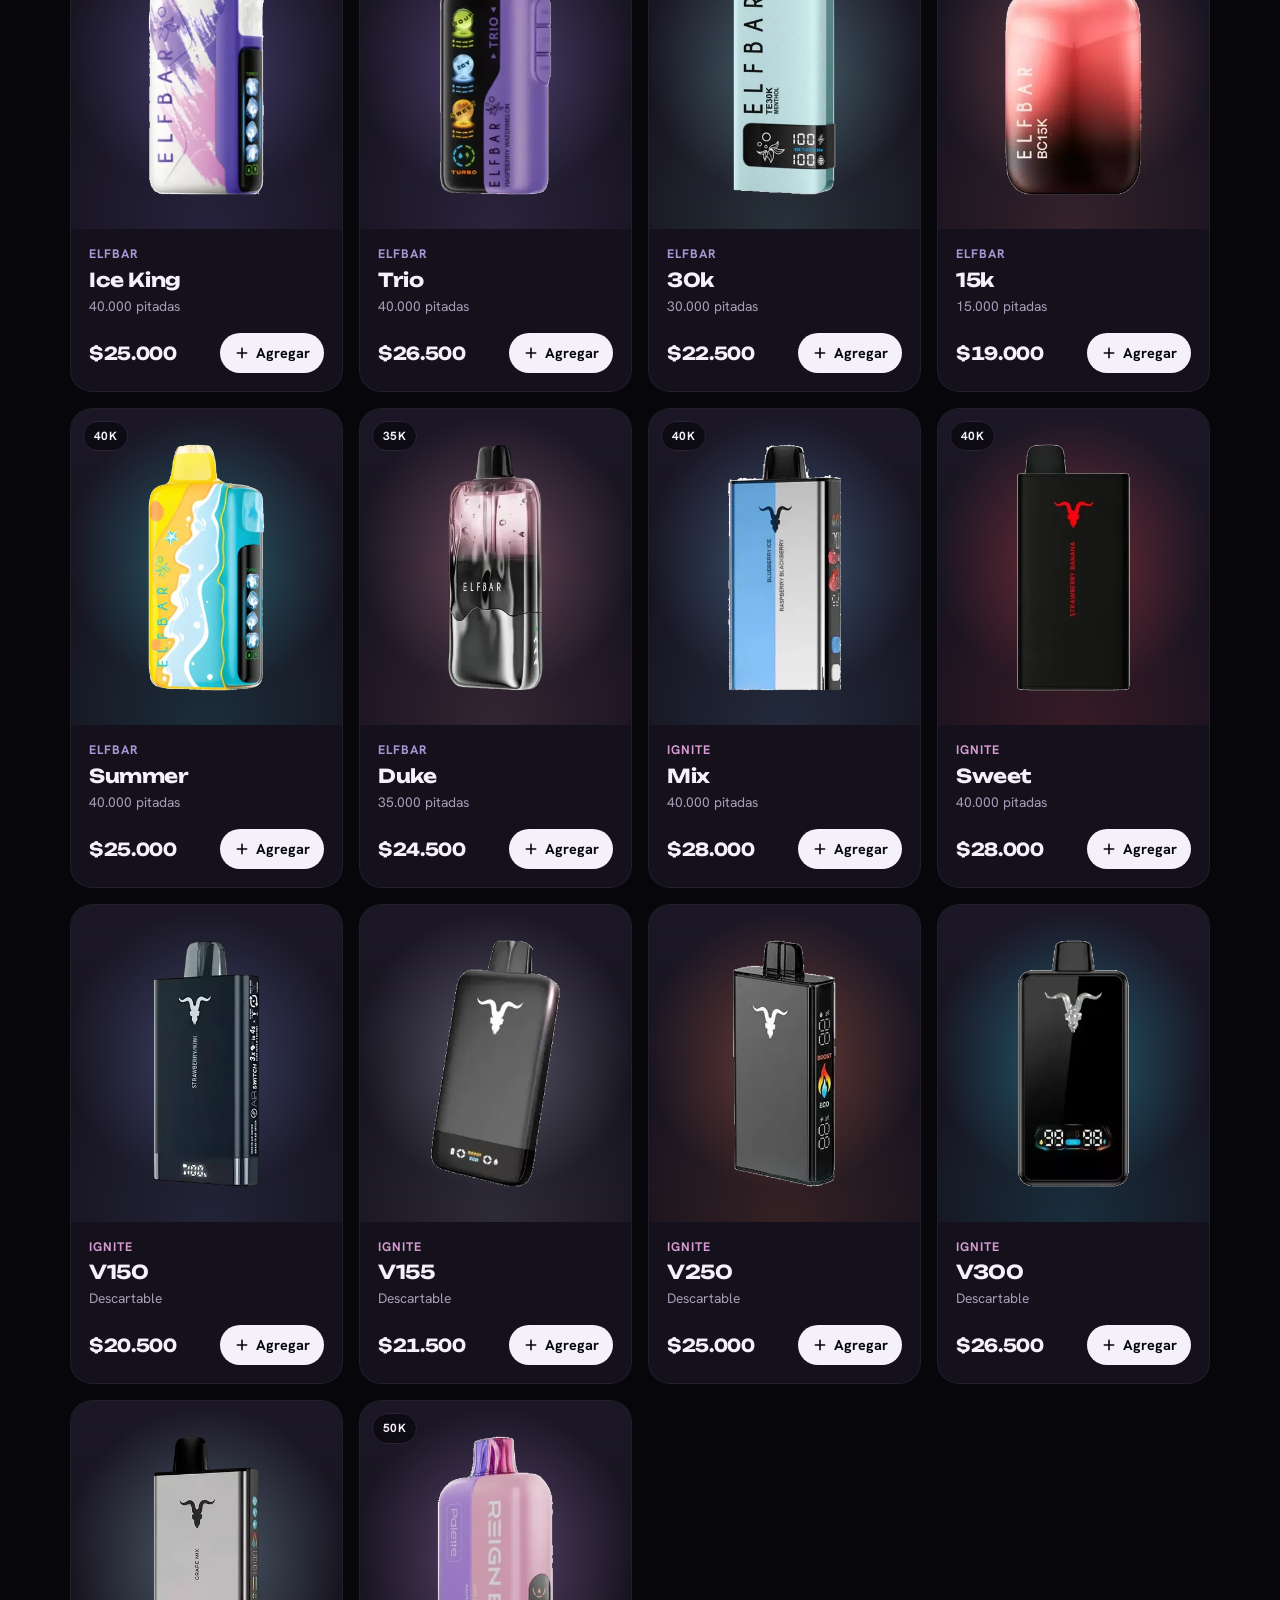
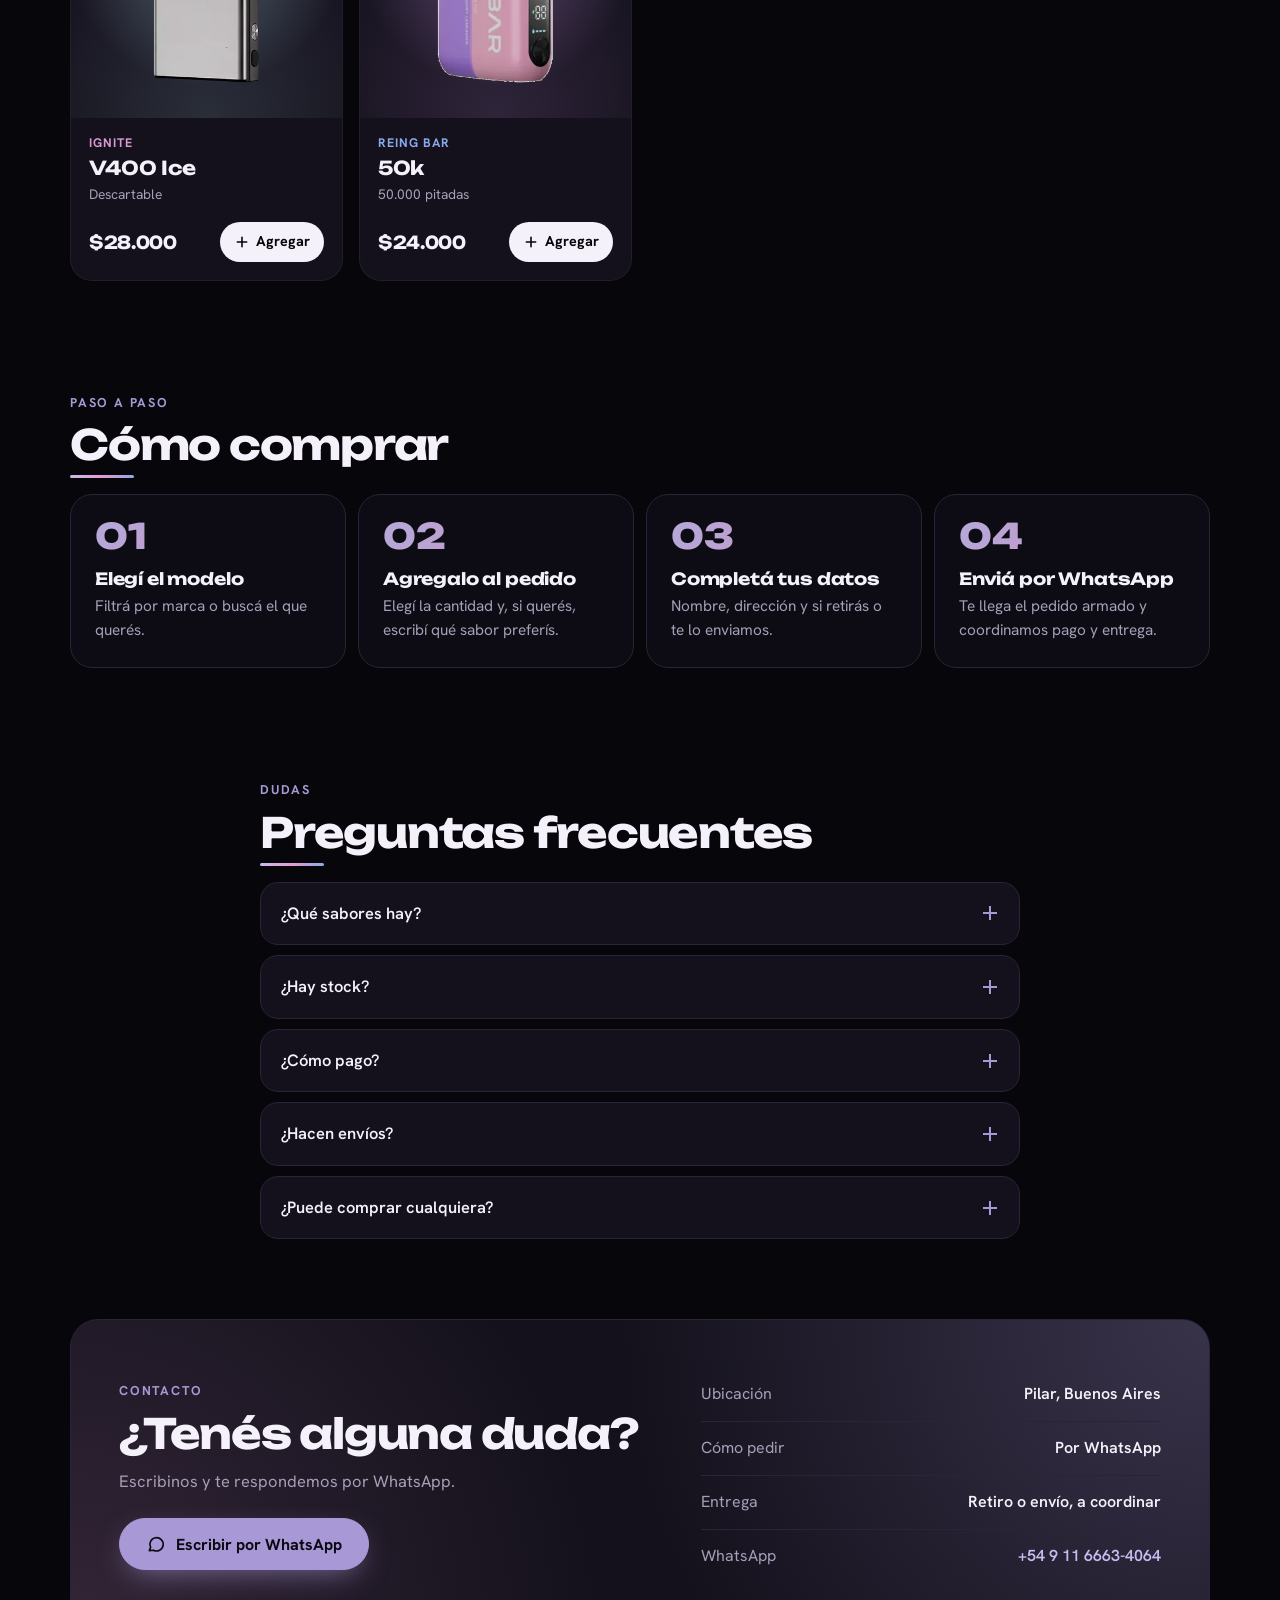
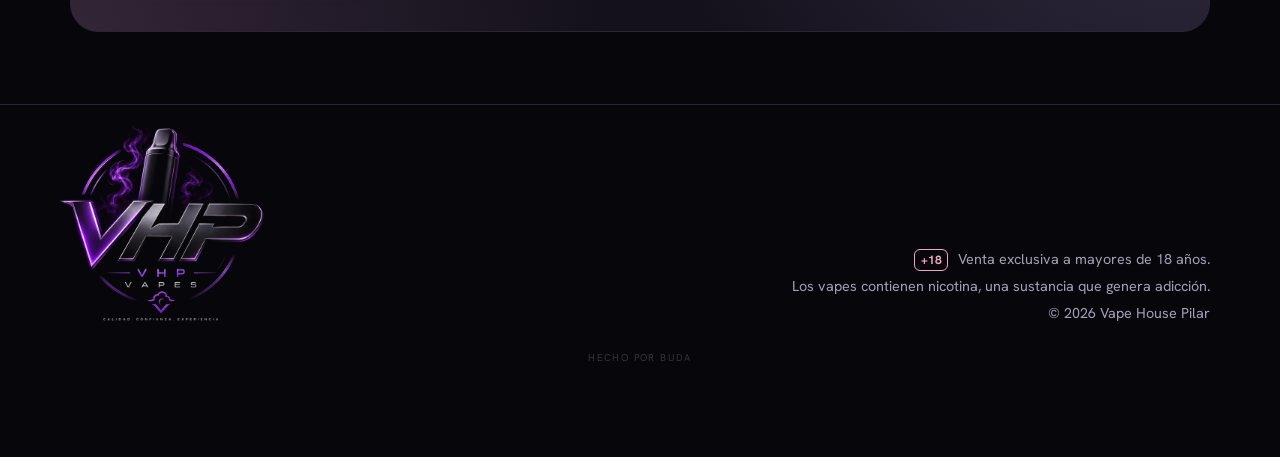
==== commit 1a8d26ad: "Agrega el logo de VHP Vapes en toda la tienda - Logo nuevo con fondo transparente (img/logo.webp, lo" ====
--- a/index.html
+++ b/index.html
@@ -19,7 +19,8 @@
 <meta name="twitter:card" content="summary_large_image">
 <meta name="twitter:image" content="https://vapehpilar.github.io/img/compartir.jpg">
 <link rel="canonical" href="https://vapehpilar.github.io/">
-<link rel="icon" href="data:image/svg+xml,%3Csvg xmlns='http://www.w3.org/2000/svg' viewBox='0 0 64 64'%3E%3Crect width='64' height='64' rx='16' fill='%2307060a'/%3E%3Ctext x='32' y='42' font-family='Arial Black,sans-serif' font-size='24' font-weight='900' text-anchor='middle' fill='%23a899d6'%3EVHP%3C/text%3E%3C/svg%3E">
+<link rel="icon" type="image/png" href="img/favicon.png">
+<link rel="apple-touch-icon" href="img/apple-touch-icon.png">
 <link rel="preload" href="fonts/hanken-grotesk.woff2" as="font" type="font/woff2" crossorigin>
 <link rel="preload" href="fonts/unbounded.woff2" as="font" type="font/woff2" crossorigin>
 <script>document.documentElement.classList.add("js");</script>
@@ -36,7 +37,7 @@
 <header class="top" id="top">
   <div class="wrap top-in">
     <a class="logo" href="#inicio" aria-label="VHP, Vape House Pilar">
-      <span class="logo-mark">VHP</span>
+      <img class="logo-img" src="img/logo-letras.webp" width="400" height="146" alt="VHP">
       <span class="logo-sub">Vape House Pilar</span>
     </a>
     <nav class="nav" aria-label="Principal">
@@ -61,7 +62,7 @@
     <div class="wrap hero-grid">
       <div class="hero-copy">
         <p class="eyebrow"><span class="dot"></span> Pedidos abiertos · Pilar, Bs. As.</p>
-        <h1 class="hero-title">Tu vape,<br><span class="grad">en un toque.</span></h1>
+        <h1 class="hero-title"><span class="word"><span style="--w:0">Tu</span></span> <span class="word"><span style="--w:1">vape,</span></span><br><span class="grad"><span class="word"><span style="--w:2">en</span></span> <span class="word"><span style="--w:3">un</span></span> <span class="word"><span style="--w:4">toque.</span></span></span></h1>
         <p class="lead">Elfbar, Ignite y Reing Bar. Elegí el modelo, armá tu pedido y mandalo por WhatsApp en un minuto.</p>
         <div class="actions">
           <a class="btn primary" href="#productos">
@@ -218,9 +219,8 @@
 
 <footer class="foot">
   <div class="wrap foot-in">
-    <div>
-      <p class="logo-mark">VHP</p>
-      <p>Vape House Pilar</p>
+    <div class="foot-brand">
+      <img class="foot-logo" src="img/logo.webp" width="560" height="532" alt="VHP Vapes · Vape House Pilar" loading="lazy" decoding="async">
     </div>
     <div class="legal">
       <p><strong>+18</strong> Venta exclusiva a mayores de 18 años.</p>
@@ -330,6 +330,7 @@
 <!-- ============ +18 ============ -->
 <dialog id="age" aria-labelledby="age-title">
   <div id="age-ask">
+    <img class="age-logo" src="img/logo-sm.webp" width="300" height="285" alt="VHP Vapes" fetchpriority="high">
     <p class="age-badge">+18</p>
     <h2 id="age-title">¿Tenés 18 años o más?</h2>
     <p>Esta página vende productos con nicotina y es solo para mayores de edad.</p>
@@ -339,6 +340,7 @@
     </div>
   </div>
   <div id="age-denied" hidden>
+    <img class="age-logo" src="img/logo-sm.webp" width="300" height="285" alt="VHP Vapes">
     <p class="age-badge">+18</p>
     <h2>No podés entrar</h2>
     <p>Esta página es solo para mayores de 18 años.</p>
--- a/css/styles.css
+++ b/css/styles.css
@@ -92,7 +92,9 @@
 }
 .top.scrolled { border-bottom-color: var(--line); background: rgba(7, 6, 10, .85); }
 .top-in { display: flex; align-items: center; gap: 24px; height: var(--top-h); }
-.logo { display: flex; align-items: baseline; gap: 10px; text-decoration: none; }
+.logo { display: flex; align-items: center; gap: 12px; text-decoration: none; }
+.logo-img { height: 36px; width: auto; }
+@media (min-width: 860px) { .logo-img { height: 42px; } }
 .logo-mark { font: 800 1.3rem/1 var(--display); letter-spacing: -.04em; background: var(--grad); -webkit-background-clip: text; background-clip: text; color: transparent; }
 .logo-sub { color: var(--muted); font-size: .85rem; font-weight: 500; }
 .nav { margin-left: auto; display: flex; gap: 4px; }
@@ -111,7 +113,7 @@
 @keyframes bump { 30% { transform: scale(1.12); } 60% { transform: scale(.96); } }
 
 /* ---------- Hero ---------- */
-.hero { position: relative; overflow: hidden; padding: 56px 0 64px; isolation: isolate; }
+.hero { position: relative; overflow: hidden; padding: 56px 0 28px; isolation: isolate; }
 .smoke { position: absolute; inset: 0; z-index: -1; pointer-events: none; }
 .smoke span { position: absolute; border-radius: 50%; filter: blur(70px); opacity: .55; animation: drift 18s ease-in-out infinite alternate; }
 .smoke span:nth-child(1) { width: 520px; height: 520px; background: #5b4a9e; top: -180px; right: -120px; }
@@ -276,7 +278,8 @@
 /* ---------- Footer ---------- */
 .foot { border-top: 1px solid var(--line); padding: 34px 0 calc(92px + env(safe-area-inset-bottom, 0px)); color: var(--muted); font-size: .9rem; }
 .foot-in { display: grid; gap: 18px; }
-.foot .logo-mark { font-size: 1.6rem; margin-bottom: 4px; display: inline-block; }
+.foot-brand { display: flex; flex-direction: column; align-items: flex-start; }
+.foot-logo { width: 210px; height: auto; margin: -14px 0 0 -14px; }
 .legal p + p { margin-top: 4px; }
 .credit { -webkit-user-select: none; user-select: none; margin-top: 26px; text-align: center; font-size: .62rem; letter-spacing: .14em; text-transform: uppercase; color: var(--faint); opacity: .45; }
 .legal strong { display: inline-grid; place-items: center; min-width: 34px; height: 22px; margin-right: 6px; border-radius: 6px; border: 1px solid var(--danger); color: var(--danger); font-size: .75rem; }
@@ -429,7 +432,8 @@
 #age { width: min(92vw, 420px); margin: auto; text-align: center; }
 #age > div { background: var(--surface); border: 1px solid var(--line); border-radius: 28px; padding: 34px 26px 28px; }
 #age::backdrop { background: rgba(4, 3, 7, .96); }
-.age-badge { display: inline-grid; place-items: center; width: 68px; height: 68px; border-radius: 50%; margin-bottom: 18px; font: 800 1.3rem var(--display); background: var(--grad); color: var(--on-violet); }
+.age-logo { display: block; width: 168px; height: auto; margin: -14px auto 4px; }
+.age-badge { display: inline-grid; place-items: center; height: 28px; padding: 0 12px; border-radius: 999px; margin-bottom: 14px; font: 800 .85rem var(--display); background: var(--grad); color: var(--on-violet); }
 #age h2 { font-size: 1.45rem; }
 #age p { color: var(--muted); margin-top: 10px; }
 #age .age-badge { color: var(--on-violet); margin-top: 0; }
--- a/css/efectos.css
+++ b/css/efectos.css
@@ -24,8 +24,9 @@
 .js .hero.ready .stats { transition-delay: .65s; }
 
 .word { display: inline-block; overflow: hidden; vertical-align: bottom; padding-bottom: .06em; margin-bottom: -.06em; }
-.word > span { display: inline-block; transform: translateY(70%); }
-.hero.ready .word > span { transform: none; transition: transform .9s var(--ease); transition-delay: calc(.1s + var(--w) * 90ms); }
+.word > span { display: inline-block; }
+.js .word > span { transform: translateY(70%); }
+.js .hero.ready .word > span { transform: none; transition: transform .9s var(--ease); transition-delay: calc(.1s + var(--w) * 90ms); }
 .hero-title .grad .word > span { background: var(--grad); -webkit-background-clip: text; background-clip: text; color: transparent; background-size: 200% 100%; animation: shine 8s linear infinite; }
 
 .js .hero-art { opacity: 0; transform: scale(.92); }
@@ -150,6 +151,36 @@
 .zoom-clone svg { width: 100%; height: 100%; display: block; }
 .pick-art.zooming img, .pick-art.zooming svg { opacity: 0; }
 
+/* ---------- Portada que rota ---------- */
+.hero-art .float > * { transition: opacity .45s var(--ease), transform .45s var(--ease); }
+.hero-art .float::before { transition: background .6s; }
+.hero-art .float.swap > * { opacity: 0; transform: translateY(14px) scale(.92); }
+
+/* ---------- Cinta con fotos ---------- */
+.ticker-track.with-photos { align-items: center; gap: 22px; }
+.ticker:hover .ticker-track.with-photos { animation-play-state: paused; }
+.tk {
+  display: inline-flex; align-items: center; gap: 10px; padding: 4px 14px 4px 4px; border-radius: 999px;
+  border: 1px solid var(--line-soft); background: rgba(255, 255, 255, .02); cursor: pointer;
+  font: inherit; color: var(--text); text-transform: none; letter-spacing: 0; transition: border-color .2s, background .2s;
+}
+.tk:hover { border-color: color-mix(in srgb, var(--pc) 60%, transparent); background: color-mix(in srgb, var(--pc) 10%, transparent); }
+.tk-img {
+  flex: none; width: 40px; height: 46px; border-radius: 999px; display: grid; place-items: center; overflow: hidden;
+  background: radial-gradient(circle at 50% 50%, color-mix(in srgb, var(--pc) 45%, transparent), transparent 70%);
+}
+.tk-img img { width: 100%; height: 100%; object-fit: contain; padding: 2px; }
+.tk-img svg { width: 60%; height: auto; }
+.tk-name { display: flex; flex-direction: column; line-height: 1.1; font: 700 .9rem var(--display); white-space: nowrap; text-align: left; }
+.tk-name small { font: 600 .66rem var(--body); letter-spacing: .1em; text-transform: uppercase; color: var(--muted); }
+.ticker-track.with-photos span:nth-child(even) { color: inherit; }
+.ticker-track.with-photos .tk-sep { color: var(--violet); font-size: .8rem; }
+.ticker:has(.with-photos) { padding: 10px 0; }
+
+/* ---------- Botón Agregar que confirma ---------- */
+.add.done { background: #6fe3a6; color: #062b14; animation: addPop .45s var(--ease); }
+@keyframes addPop { 40% { transform: scale(1.08); } }
+
 @media (prefers-reduced-motion: reduce) {
   .progress, .puffs, .halo, .ripple, .spark, .fly, .zoom-clone { display: none !important; }
   body::before { animation: none; }
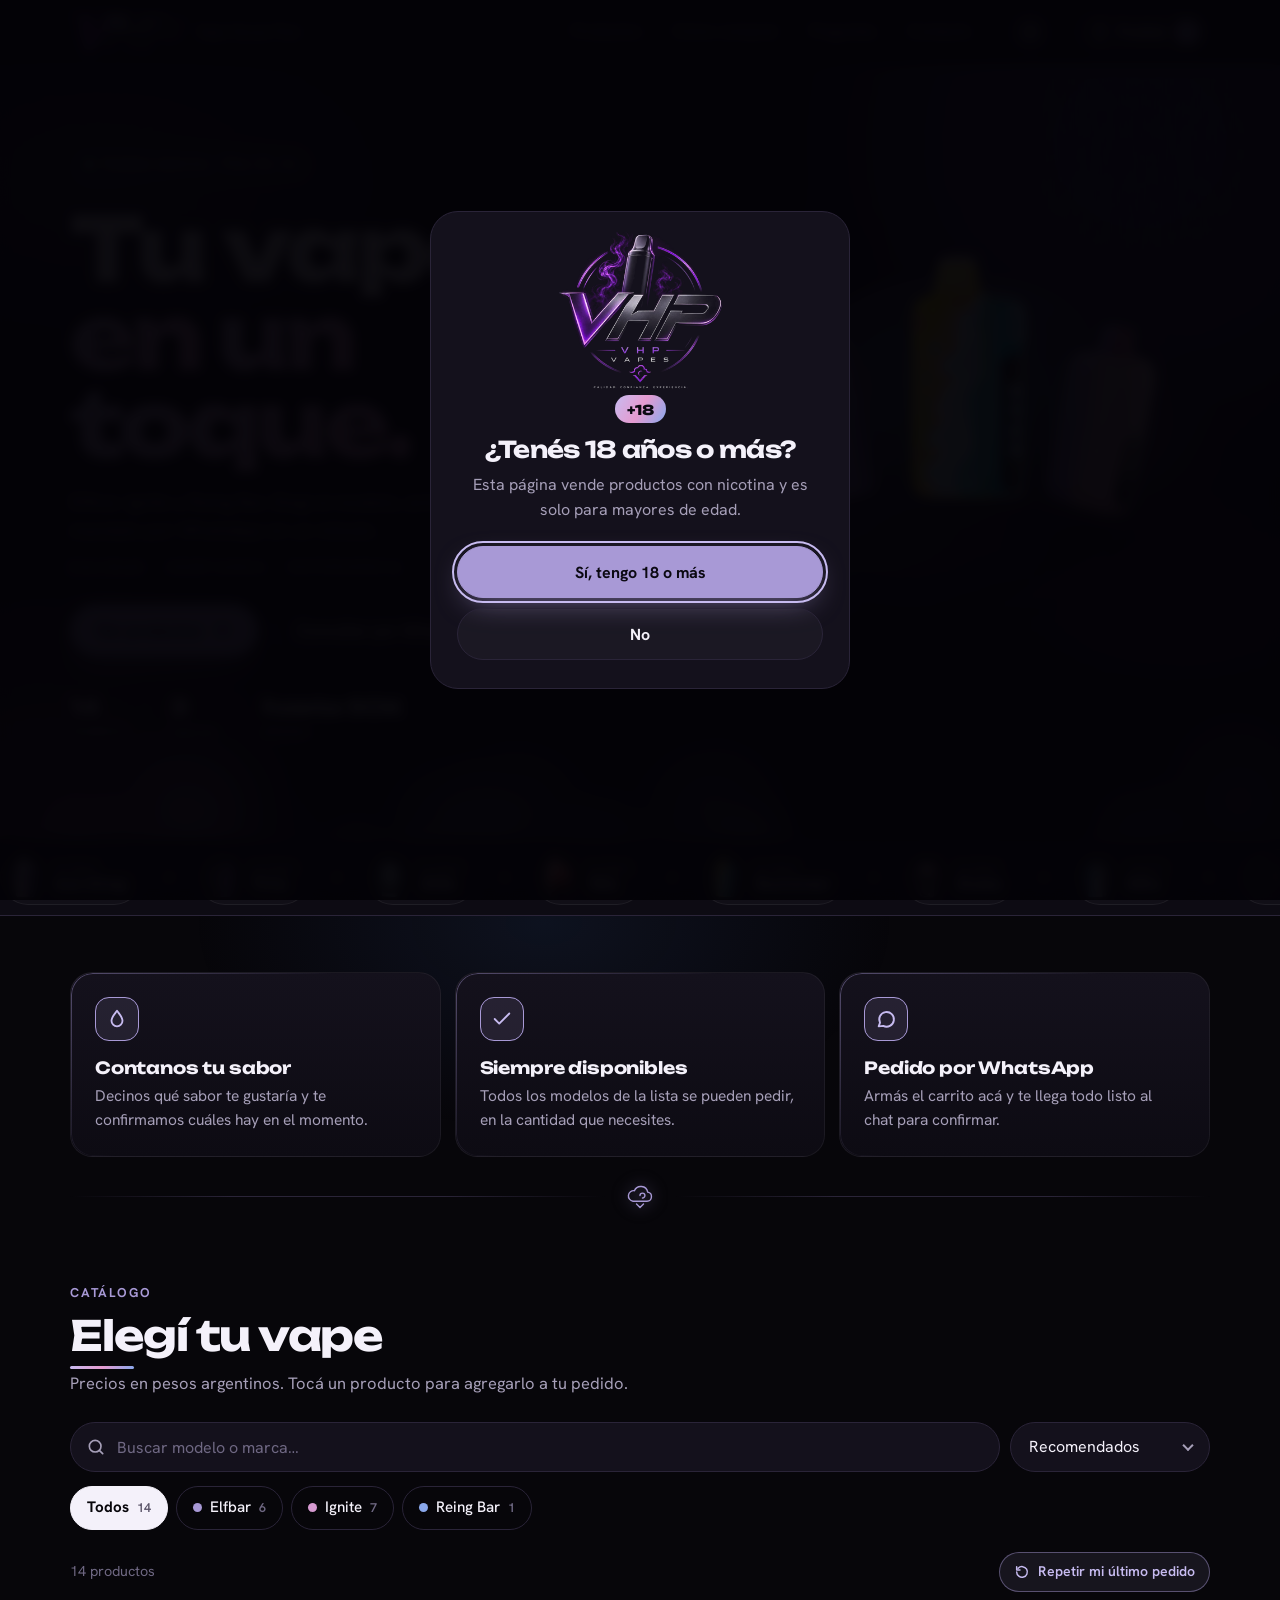
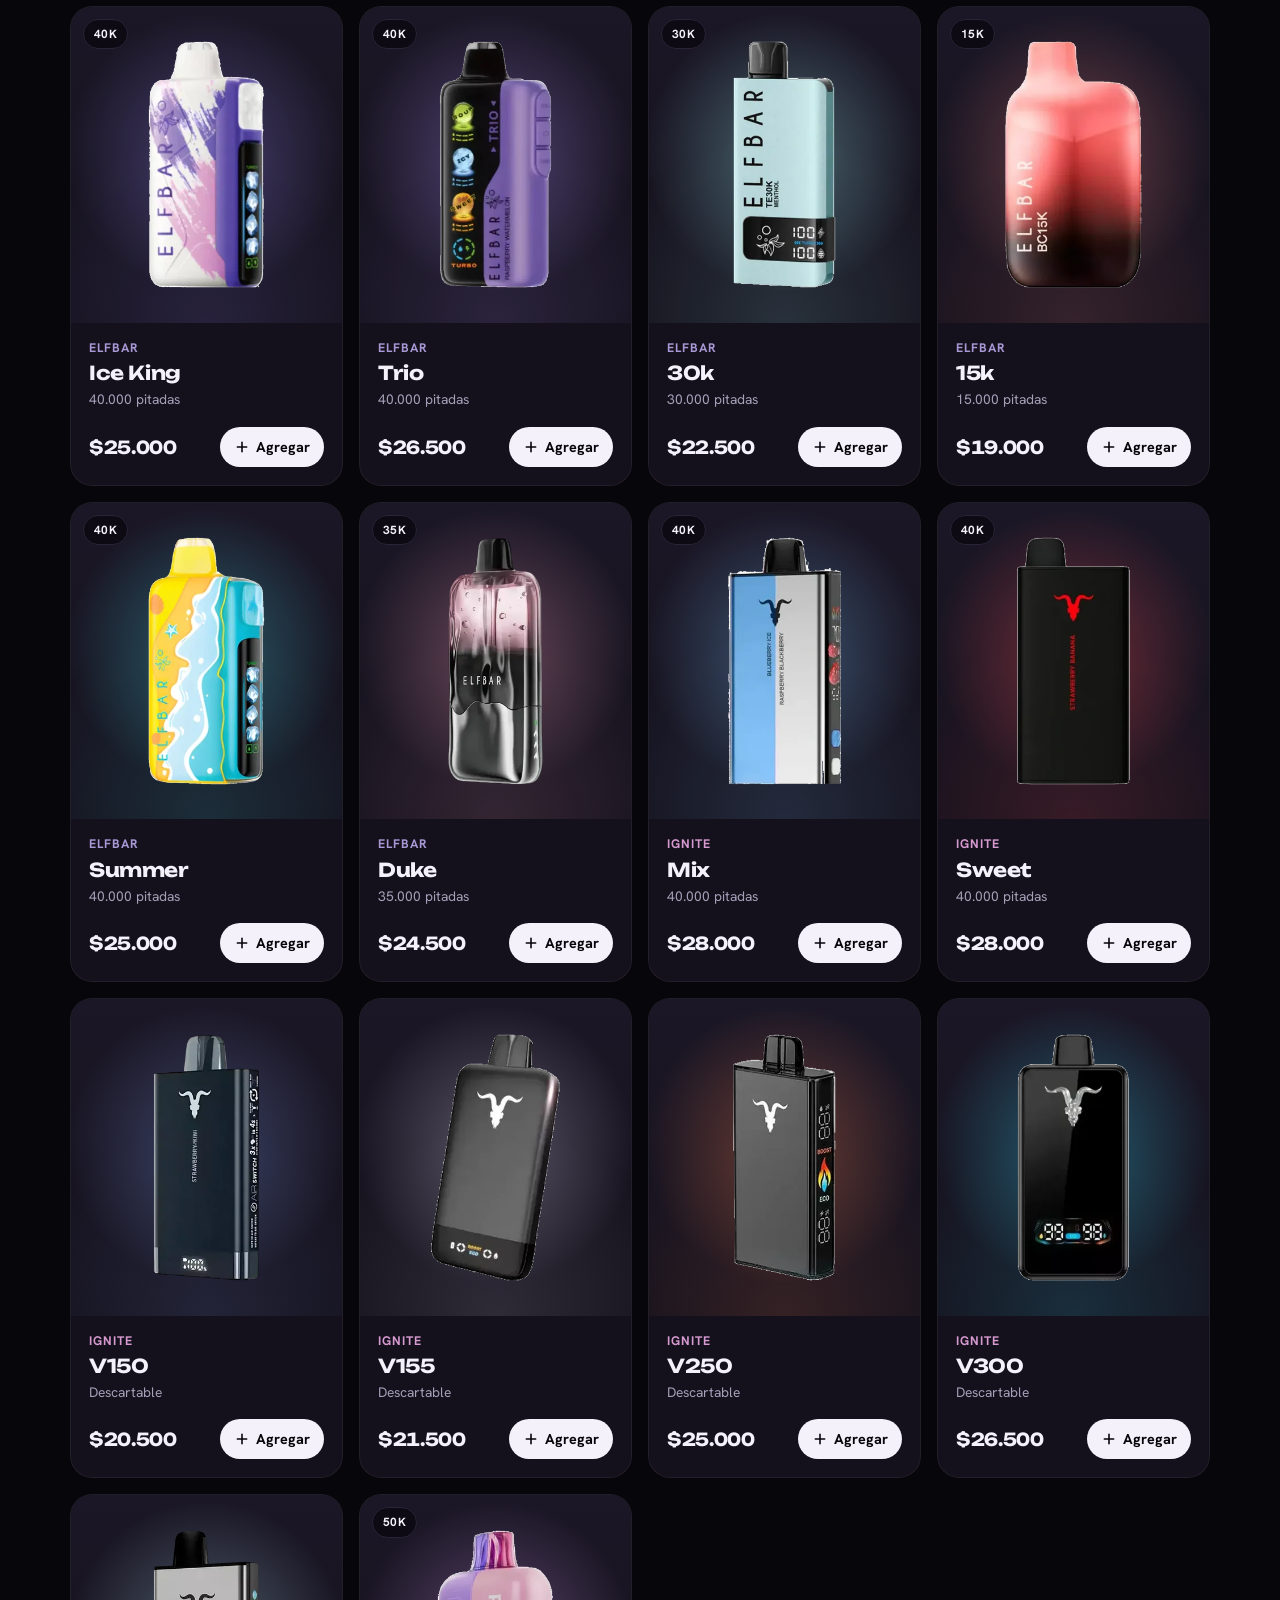
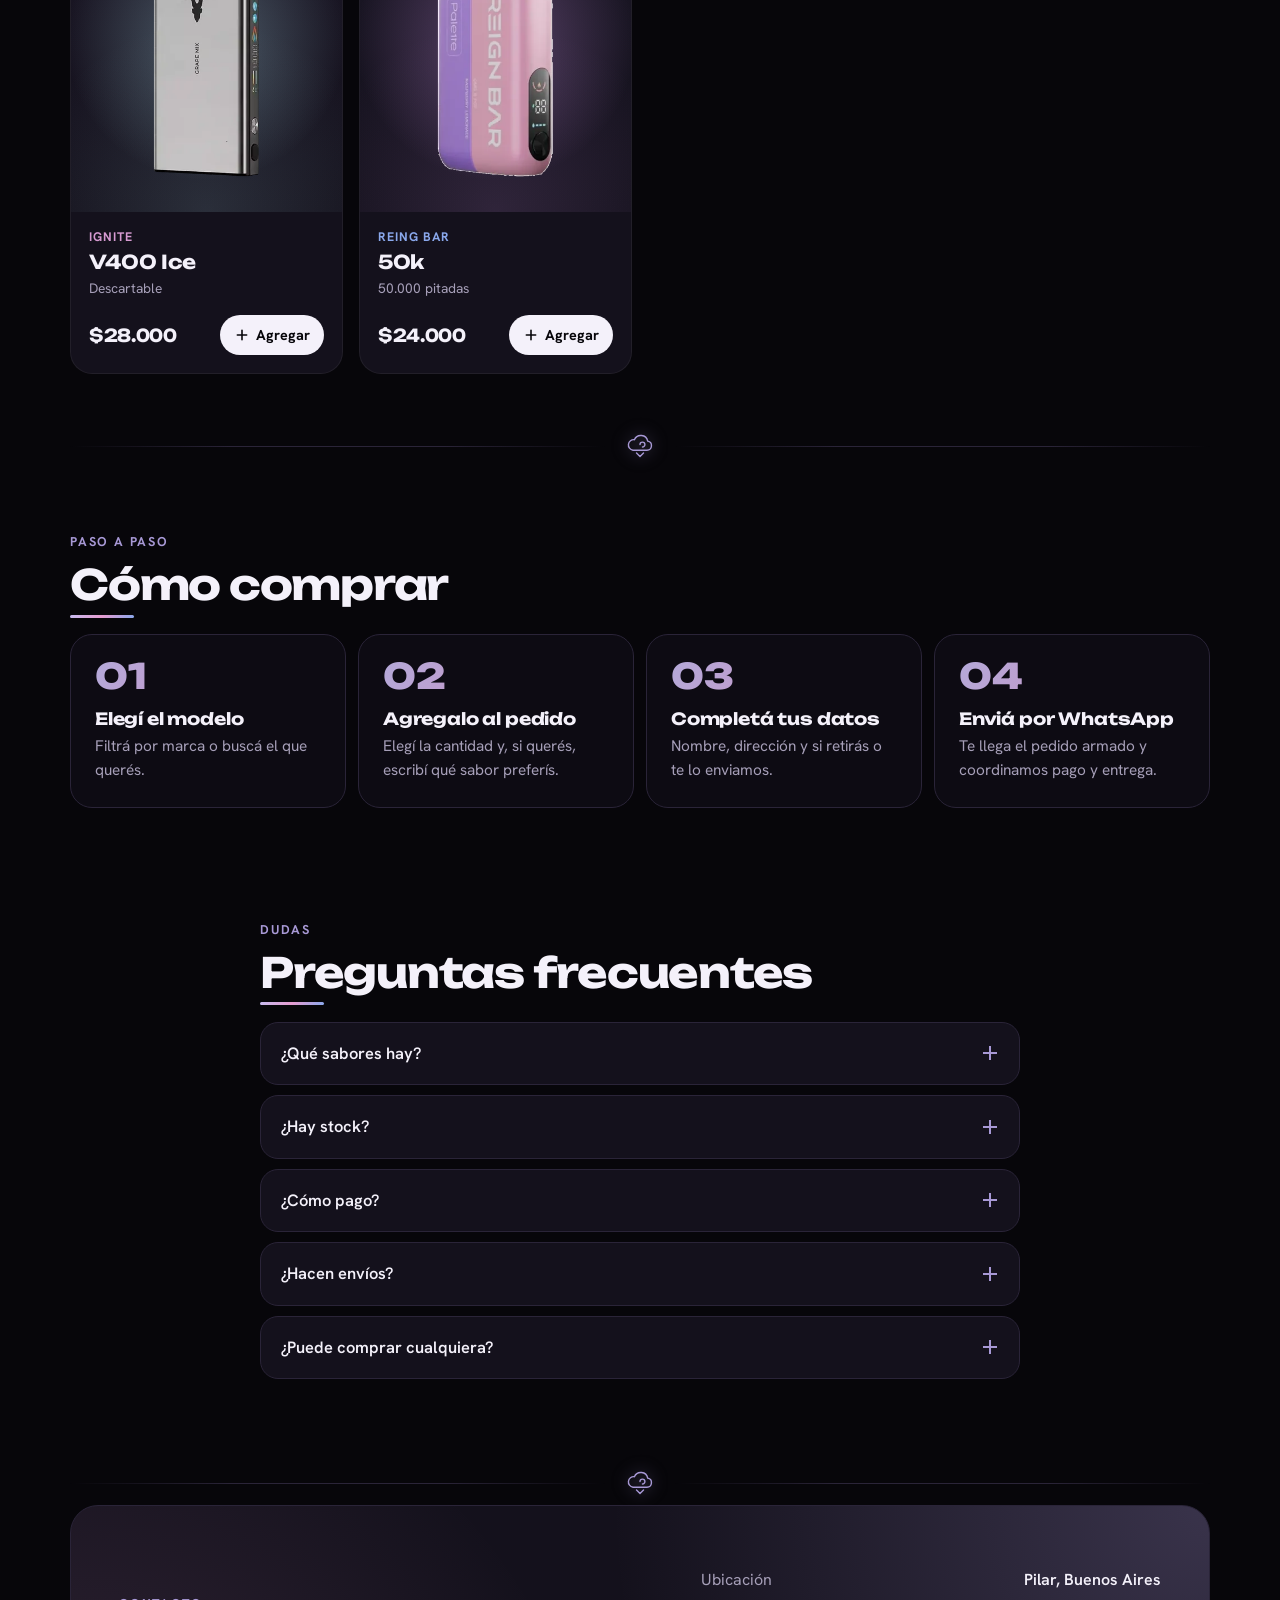
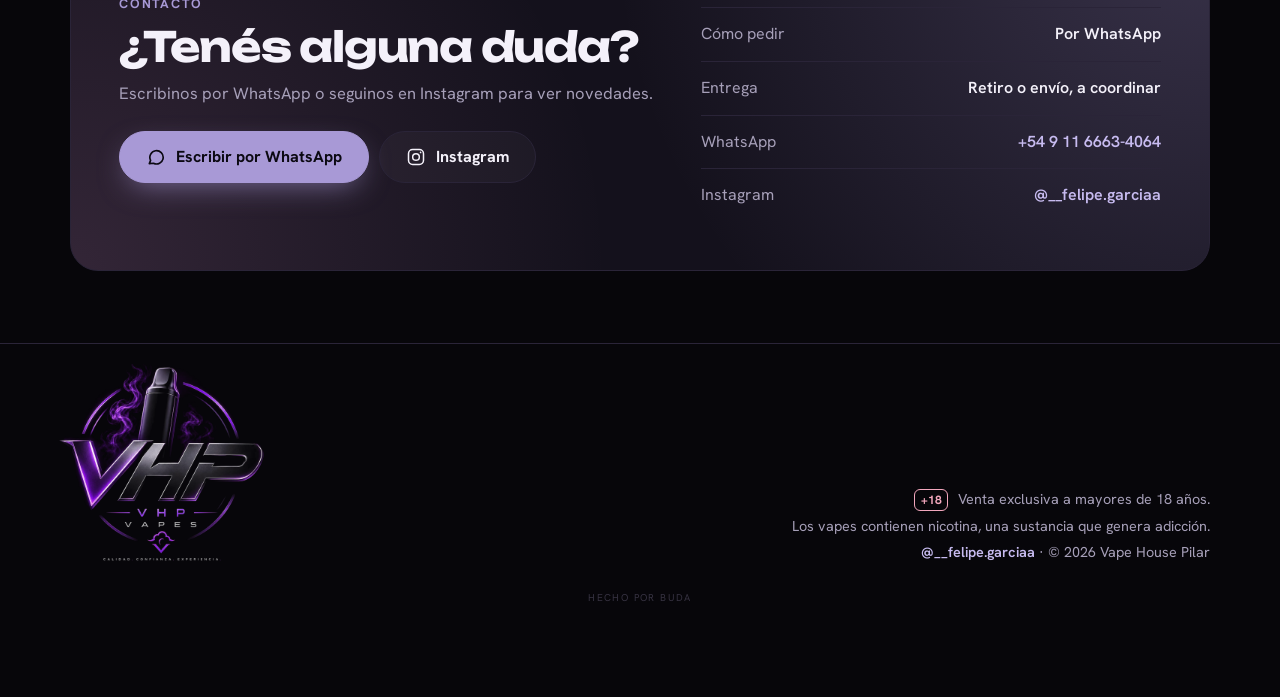
==== commit 7d995397: "Instagram, app instalable, foto en grande, repetir pedido y más mejoras - Instagram (@__felipe.garci" ====
--- a/index.html
+++ b/index.html
@@ -21,6 +21,9 @@
 <link rel="canonical" href="https://vapehpilar.github.io/">
 <link rel="icon" type="image/png" href="img/favicon.png">
 <link rel="apple-touch-icon" href="img/apple-touch-icon.png">
+<link rel="manifest" href="manifest.webmanifest">
+<meta name="apple-mobile-web-app-capable" content="yes">
+<meta name="apple-mobile-web-app-title" content="VHP">
 <link rel="preload" href="fonts/hanken-grotesk.woff2" as="font" type="font/woff2" crossorigin>
 <link rel="preload" href="fonts/unbounded.woff2" as="font" type="font/woff2" crossorigin>
 <script>document.documentElement.classList.add("js");</script>
@@ -46,6 +49,7 @@
       <a href="#faq">Preguntas</a>
       <a href="#contacto">Contacto</a>
     </nav>
+    <a class="ig-btn" data-ig href="#contacto" target="_blank" rel="noopener" aria-label="Instagram de VHP" title="Instagram"><svg viewBox="0 0 24 24" aria-hidden="true"><rect x="3" y="3" width="18" height="18" rx="5"/><circle cx="12" cy="12" r="4"/><circle cx="17.5" cy="6.5" r="1" class="ig-dot"/></svg></a>
     <button class="cart-btn" id="open-cart" type="button" aria-label="Ver pedido">
       <svg viewBox="0 0 24 24" aria-hidden="true"><path d="M6 7h12l-1 13H7L6 7Z"/><path d="M9 7a3 3 0 0 1 6 0"/></svg>
       <span class="cart-label">Pedido</span>
@@ -64,6 +68,7 @@
         <p class="eyebrow"><span class="dot"></span> Pedidos abiertos · Pilar, Bs. As.</p>
         <h1 class="hero-title"><span class="word"><span style="--w:0">Tu</span></span> <span class="word"><span style="--w:1">vape,</span></span><br><span class="grad"><span class="word"><span style="--w:2">en</span></span> <span class="word"><span style="--w:3">un</span></span> <span class="word"><span style="--w:4">toque.</span></span></span></h1>
         <p class="lead">Elfbar, Ignite y Reing Bar. Elegí el modelo, armá tu pedido y mandalo por WhatsApp en un minuto.</p>
+        <p class="motto">Calidad<i>·</i>Confianza<i>·</i>Experiencia</p>
         <div class="actions">
           <a class="btn primary" href="#productos">
             Ver productos
@@ -114,6 +119,8 @@
   </section>
 
   <!-- ============ PRODUCTOS ============ -->
+<div class="divider" aria-hidden="true"><svg viewBox="0 0 48 40"><path d="M14 26h20a6.5 6.5 0 0 0 1-12.9A10 10 0 0 0 16 11a7.5 7.5 0 0 0-2 15Z"/><path d="M19 30l5 5 5-5"/><path d="M24 18a3.5 3.5 0 1 1 3.5 3.5"/></svg></div>
+
   <section class="products" id="productos" aria-labelledby="t-prod">
     <div class="wrap">
       <div class="sec-head">
@@ -140,12 +147,20 @@
       </div>
       <div class="chips" role="group" aria-label="Filtrar por marca" id="chips"></div>
 
-      <p class="result-count" id="result-count" aria-live="polite"></p>
+      <div class="results-row">
+        <p class="result-count" id="result-count" aria-live="polite"></p>
+        <button class="repeat-pill" type="button" id="repeat-pill" data-repeat hidden>
+          <svg viewBox="0 0 24 24" aria-hidden="true"><path d="M4 12a8 8 0 1 0 2.3-5.7M4 4v5h5"/></svg>
+          Repetir mi último pedido
+        </button>
+      </div>
       <ul class="grid" id="catalog"></ul>
     </div>
   </section>
 
   <!-- ============ CÓMO COMPRAR ============ -->
+<div class="divider" aria-hidden="true"><svg viewBox="0 0 48 40"><path d="M14 26h20a6.5 6.5 0 0 0 1-12.9A10 10 0 0 0 16 11a7.5 7.5 0 0 0-2 15Z"/><path d="M19 30l5 5 5-5"/><path d="M24 18a3.5 3.5 0 1 1 3.5 3.5"/></svg></div>
+
   <section class="how" id="como" aria-labelledby="t-how">
     <div class="wrap">
       <div class="sec-head">
@@ -194,23 +209,32 @@
   </section>
 
   <!-- ============ CONTACTO ============ -->
+<div class="divider" aria-hidden="true"><svg viewBox="0 0 48 40"><path d="M14 26h20a6.5 6.5 0 0 0 1-12.9A10 10 0 0 0 16 11a7.5 7.5 0 0 0-2 15Z"/><path d="M19 30l5 5 5-5"/><path d="M24 18a3.5 3.5 0 1 1 3.5 3.5"/></svg></div>
+
   <section class="contact" id="contacto" aria-labelledby="t-contact">
     <div class="wrap">
       <div class="contact-card reveal">
         <div>
           <p class="kicker">Contacto</p>
           <h2 id="t-contact">¿Tenés alguna duda?</h2>
-          <p class="sub">Escribinos y te respondemos por WhatsApp.</p>
-          <a class="btn primary wa-btn" data-wa="Hola! Quiero hacer una consulta." href="#contacto" target="_blank" rel="noopener">
-            <svg viewBox="0 0 24 24" aria-hidden="true"><path d="M4 20l1.5-4A8 8 0 1 1 9 19.5L4 20Z"/></svg>
-            Escribir por WhatsApp
-          </a>
+          <p class="sub">Escribinos por WhatsApp o seguinos en Instagram para ver novedades.</p>
+          <div class="contact-actions">
+            <a class="btn primary wa-btn" data-wa="Hola! Quiero hacer una consulta." href="#contacto" target="_blank" rel="noopener">
+              <svg viewBox="0 0 24 24" aria-hidden="true"><path d="M4 20l1.5-4A8 8 0 1 1 9 19.5L4 20Z"/></svg>
+              Escribir por WhatsApp
+            </a>
+            <a class="btn ghost ig-link" data-ig href="#contacto" target="_blank" rel="noopener">
+              <svg viewBox="0 0 24 24" aria-hidden="true"><rect x="3" y="3" width="18" height="18" rx="5"/><circle cx="12" cy="12" r="4"/><circle cx="17.5" cy="6.5" r="1" class="ig-dot"/></svg>
+              Instagram
+            </a>
+          </div>
         </div>
         <dl class="facts">
           <div><dt>Ubicación</dt><dd>Pilar, Buenos Aires</dd></div>
           <div><dt>Cómo pedir</dt><dd>Por WhatsApp</dd></div>
           <div><dt>Entrega</dt><dd>Retiro o envío, a coordinar</dd></div>
           <div><dt>WhatsApp</dt><dd><a data-wa="Hola!" href="#contacto" target="_blank" rel="noopener">+54 9 11 6663-4064</a></dd></div>
+          <div><dt>Instagram</dt><dd><a data-ig data-ig-text href="#contacto" target="_blank" rel="noopener">@__felipe.garciaa</a></dd></div>
         </dl>
       </div>
     </div>
@@ -225,7 +249,7 @@
     <div class="legal">
       <p><strong>+18</strong> Venta exclusiva a mayores de 18 años.</p>
       <p>Los vapes contienen nicotina, una sustancia que genera adicción.</p>
-      <p>© <span id="year"></span> Vape House Pilar</p>
+      <p><a class="foot-ig" data-ig data-ig-text href="#contacto" target="_blank" rel="noopener">@__felipe.garciaa</a> · © <span id="year"></span> Vape House Pilar</p>
     </div>
   </div>
   <p class="credit">hecho por buda</p>
@@ -256,7 +280,7 @@
       <svg viewBox="0 0 24 24"><path d="M12 15V3M7 8l5-5 5 5M5 13v6a2 2 0 0 0 2 2h10a2 2 0 0 0 2-2v-6"/></svg>
     </button>
     <div class="pick-head">
-      <div class="pick-art" id="pick-art"></div>
+      <div class="pick-art" id="pick-art" role="button" tabindex="0" title="Ver foto grande"></div>
       <div>
         <p class="pick-brand" id="pick-brand"></p>
         <h2 id="pick-title"></h2>
@@ -280,6 +304,17 @@
       <button class="btn primary grow" type="submit" id="pick-add">Agregar · <span id="pick-sum">$0</span></button>
     </div>
   </form>
+</dialog>
+
+<!-- ============ FOTO EN GRANDE ============ -->
+<dialog class="zoom" id="zoom" aria-label="Foto del producto">
+  <button class="x" type="button" data-close aria-label="Cerrar">
+    <svg viewBox="0 0 24 24"><path d="M6 6l12 12M18 6 6 18"/></svg>
+  </button>
+  <figure class="zoom-fig">
+    <div class="zoom-img" id="zoom-img"></div>
+    <figcaption id="zoom-cap"></figcaption>
+  </figure>
 </dialog>
 
 <!-- ============ CARRITO ============ -->
@@ -297,6 +332,14 @@
       <div class="cart-empty" id="cart-empty">
         <div class="empty-ic"><svg viewBox="0 0 24 24"><path d="M6 7h12l-1 13H7L6 7Z"/><path d="M9 7a3 3 0 0 1 6 0"/></svg></div>
         <p>Tu pedido está vacío.</p>
+        <div class="repeat-box" id="repeat-box" hidden>
+          <p class="repeat-title">Tu último pedido</p>
+          <p class="repeat-sum" id="repeat-sum"></p>
+          <button class="btn primary" type="button" data-repeat>
+            <svg viewBox="0 0 24 24" aria-hidden="true"><path d="M4 12a8 8 0 1 0 2.3-5.7M4 4v5h5"/></svg>
+            Repetir pedido
+          </button>
+        </div>
         <button class="btn ghost" type="button" id="go-shop">Ver productos</button>
       </div>
 
--- a/css/styles.css
+++ b/css/styles.css
@@ -446,7 +446,7 @@
 /* ---------- Responsive ---------- */
 @media (max-width: 859px) {
   .nav { display: none; }
-  .cart-btn { margin-left: auto; }
+  .ig-btn { margin-left: auto; }
 }
 @media (max-width: 420px) {
   .logo-sub { display: none; }
@@ -504,6 +504,78 @@
   .grid { grid-template-columns: repeat(4, minmax(0, 1fr)); }
 }
 
+/* ---------- Instagram ---------- */
+.ig-btn {
+  flex: none; width: 42px; height: 42px; border-radius: 50%; display: grid; place-items: center;
+  border: 1px solid var(--line); background: var(--surface); color: var(--text); transition: border-color .2s, color .2s;
+}
+.ig-btn:hover { border-color: #e1306c; color: #f58fb6; }
+.ig-btn svg, .ig-link svg { width: 20px; height: 20px; fill: none; stroke: currentColor; stroke-width: 1.8; }
+.ig-btn .ig-dot, .ig-link .ig-dot { fill: currentColor; stroke: none; }
+.nav a.active { color: var(--text); background: rgba(168, 153, 214, .12); }
+.contact-actions { display: flex; flex-wrap: wrap; gap: 10px; margin-top: 24px; }
+.contact-card .contact-actions .btn { margin-top: 0; }
+.ig-link:hover { --b: #e1306c; background: rgba(225, 48, 108, .08); }
+.foot-ig { color: var(--violet-hi); text-decoration: none; font-weight: 600; }
+.foot-ig:hover { text-decoration: underline; }
+
+/* ---------- Lema del logo ---------- */
+.lead { margin-bottom: 14px; }
+.motto { margin: 0 0 28px; color: var(--violet); font-size: .74rem; font-weight: 700; letter-spacing: .32em; text-transform: uppercase; }
+.motto i { font-style: normal; margin: 0 .6em; color: var(--faint); }
+.js .hero .motto { opacity: 0; transform: translateY(12px); }
+.js .hero.ready .motto { opacity: 1; transform: none; transition: opacity .8s var(--ease) .4s, transform .8s var(--ease) .4s; }
+
+/* ---------- Separador con la nubecita del logo ---------- */
+.divider { display: flex; align-items: center; gap: 18px; width: min(100% - 32px, 1140px); margin: 18px auto 0; color: var(--violet); }
+.divider::before, .divider::after { content: ""; flex: 1; height: 1px; background: linear-gradient(90deg, transparent, var(--line) 30%, var(--line) 70%, transparent); }
+.divider svg { width: 34px; height: 28px; fill: none; stroke: currentColor; stroke-width: 2; stroke-linecap: round; stroke-linejoin: round; filter: drop-shadow(0 0 8px rgba(168, 153, 214, .55)); }
+
+/* ---------- Repetir el último pedido ---------- */
+.results-row { display: flex; align-items: center; justify-content: space-between; gap: 12px; flex-wrap: wrap; margin: 18px 0 14px; }
+.results-row .result-count { margin: 0; }
+.repeat-pill {
+  display: inline-flex; align-items: center; gap: 8px; padding: 8px 14px; border-radius: 999px; cursor: pointer;
+  border: 1px solid rgba(168, 153, 214, .45); background: rgba(168, 153, 214, .1); color: var(--violet-hi); font-weight: 600; font-size: .88rem;
+  transition: background .2s, border-color .2s;
+}
+.repeat-pill:hover { background: rgba(168, 153, 214, .18); border-color: var(--violet); }
+.repeat-pill svg, .repeat-box svg { width: 16px; height: 16px; fill: none; stroke: currentColor; stroke-width: 2.2; stroke-linecap: round; stroke-linejoin: round; }
+.repeat-box { margin: 22px auto 4px; max-width: 340px; padding: 18px; border-radius: 18px; border: 1px solid var(--line); background: var(--bg-2); text-align: left; }
+.repeat-box[hidden] { display: none; }
+.repeat-title { font: 700 .95rem var(--display); color: var(--text); }
+.repeat-sum { margin-top: 6px; font-size: .88rem; color: var(--muted); }
+.repeat-box .btn { width: 100%; margin-top: 14px; min-height: 46px; }
+.cart-empty .repeat-box + .btn { margin-top: 12px; }
+
+/* ---------- Brillo mientras cargan las fotos ---------- */
+.card-art::before, .pick-art::before, .item-art::before, .tk-img::before {
+  content: ""; position: absolute; inset: 18% 26%; border-radius: 18px; pointer-events: none;
+  background: linear-gradient(100deg, transparent 20%, rgba(255, 255, 255, .07) 50%, transparent 80%) 0 0 / 220% 100%;
+  animation: shimmer 1.3s linear infinite; opacity: 0; transition: opacity .3s;
+}
+.pick-art, .item-art, .tk-img { position: relative; }
+.card-art:has(img[data-photo]:not(.ok))::before, .pick-art:has(img[data-photo]:not(.ok))::before,
+.item-art:has(img[data-photo]:not(.ok))::before, .tk-img:has(img[data-photo]:not(.ok))::before { opacity: 1; }
+/* Solo en tarjetas, cinta, carrito y ventana; en la portada las fotos se muestran apenas llegan. */
+.card-art img[data-photo], .tk-img img[data-photo], .item-art img[data-photo], .pick-art img[data-photo] { transition: opacity .35s var(--ease); }
+.card-art img[data-photo]:not(.ok), .tk-img img[data-photo]:not(.ok), .item-art img[data-photo]:not(.ok), .pick-art img[data-photo]:not(.ok) { opacity: 0; }
+@keyframes shimmer { to { background-position: -220% 0; } }
+
+/* ---------- Foto en grande ---------- */
+.pick-art { cursor: zoom-in; transition: transform .2s var(--ease); }
+.pick-art:hover { transform: scale(1.04); }
+.pick-art::after { content: ""; position: absolute; right: 6px; bottom: 6px; width: 20px; height: 20px; border-radius: 50%; background: rgba(7, 6, 10, .7) url("data:image/svg+xml,%3Csvg xmlns='http://www.w3.org/2000/svg' viewBox='0 0 24 24' fill='none' stroke='%23f4f1fa' stroke-width='2.4' stroke-linecap='round'%3E%3Ccircle cx='10.5' cy='10.5' r='6'/%3E%3Cpath d='m20 20-5-5M10.5 8v5M8 10.5h5'/%3E%3C/svg%3E") center / 12px no-repeat; }
+.zoom { position: fixed; inset: 0; margin: auto; width: min(92vw, 520px); height: fit-content; }
+.zoom[open] { animation: zoomIn .3s var(--ease); }
+.zoom::backdrop { background: rgba(4, 3, 7, .9); }
+.zoom .x { position: absolute; right: 14px; top: 14px; z-index: 2; }
+.zoom-fig { margin: 0; cursor: zoom-out; }
+.zoom-img { aspect-ratio: 600 / 720; border-radius: 28px; display: grid; place-items: center; background: radial-gradient(circle at 50% 46%, color-mix(in srgb, var(--pc, var(--violet)) 40%, transparent), transparent 65%), var(--surface); border: 1px solid var(--line); overflow: hidden; }
+.zoom-img img { width: 100%; height: 100%; object-fit: contain; padding: 6%; opacity: 1; }
+.zoom-img svg { width: 50%; height: auto; }
+.zoom-fig figcaption { margin-top: 14px; text-align: center; font: 700 1.05rem var(--display); }
+
 @media (prefers-reduced-motion: reduce) {
   *, *::before, *::after { animation: none !important; transition: none !important; scroll-behavior: auto !important; }
   .js .reveal { opacity: 1; transform: none; }
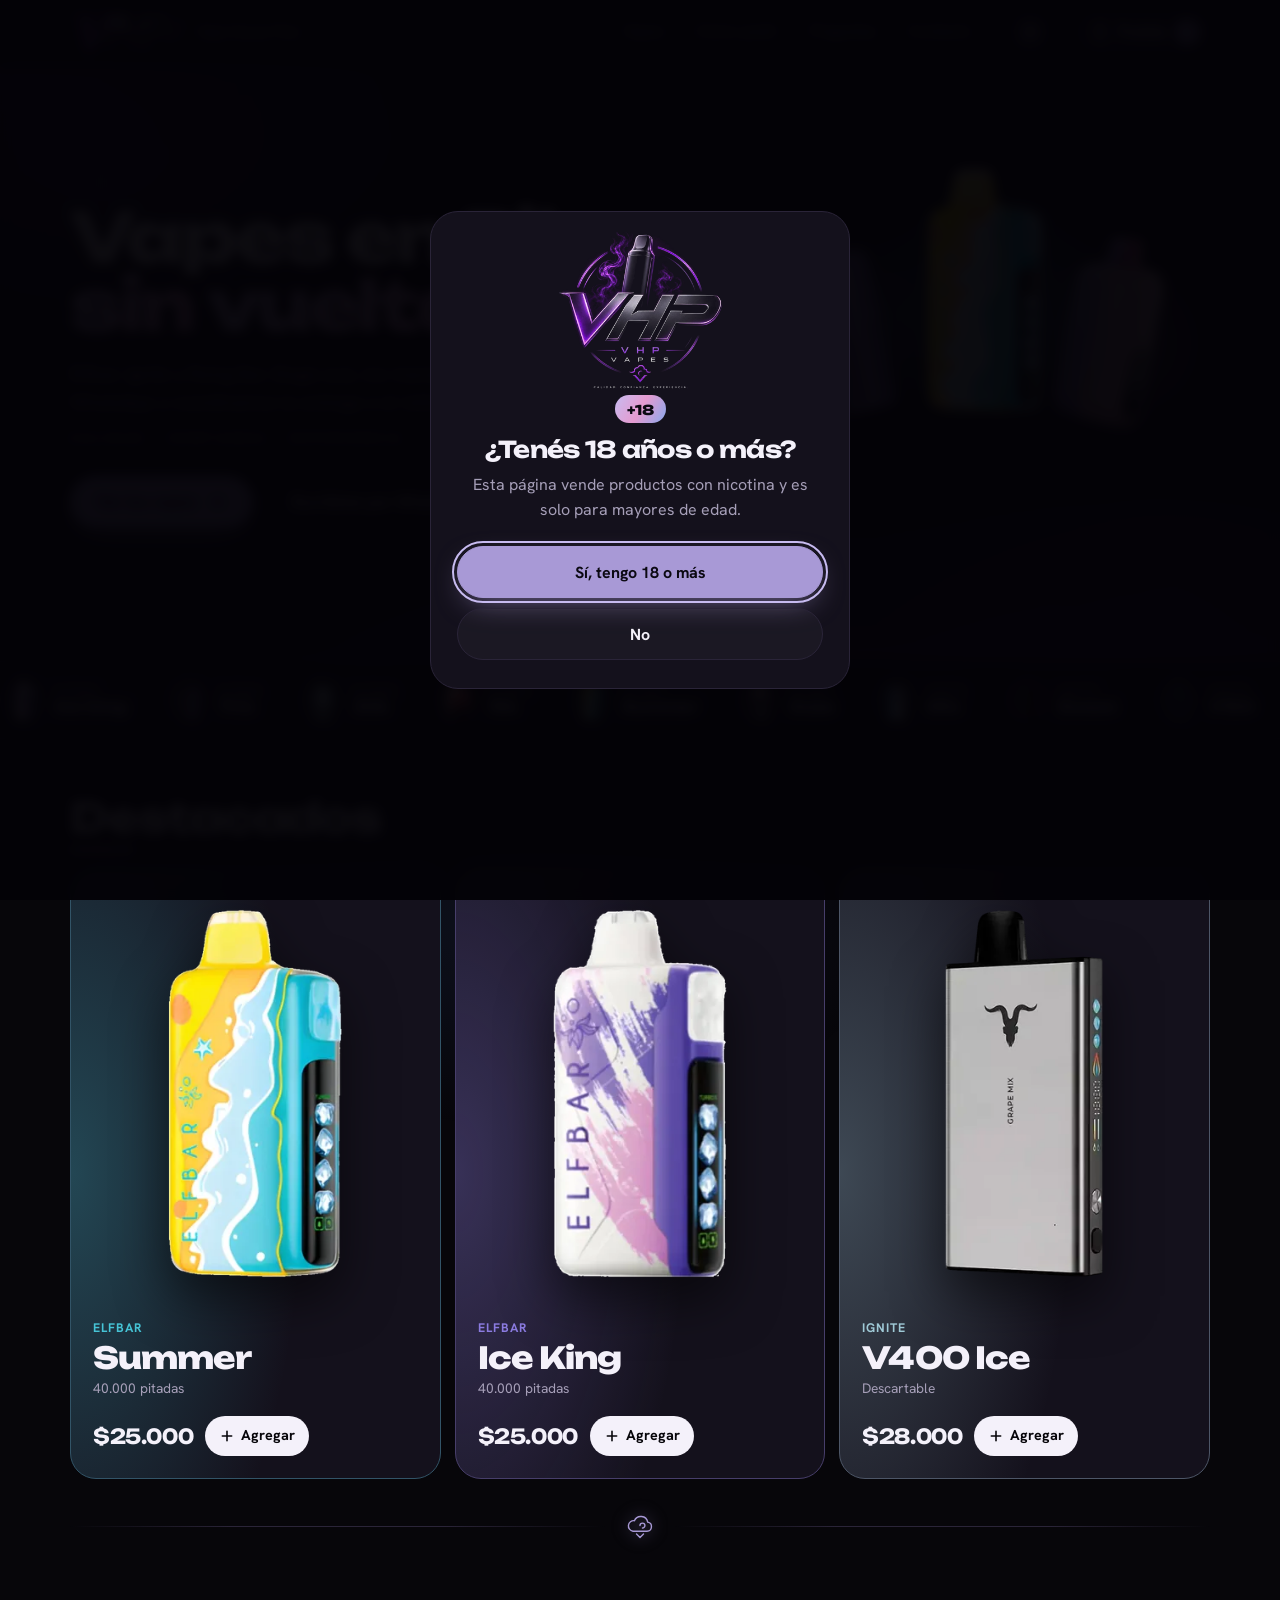
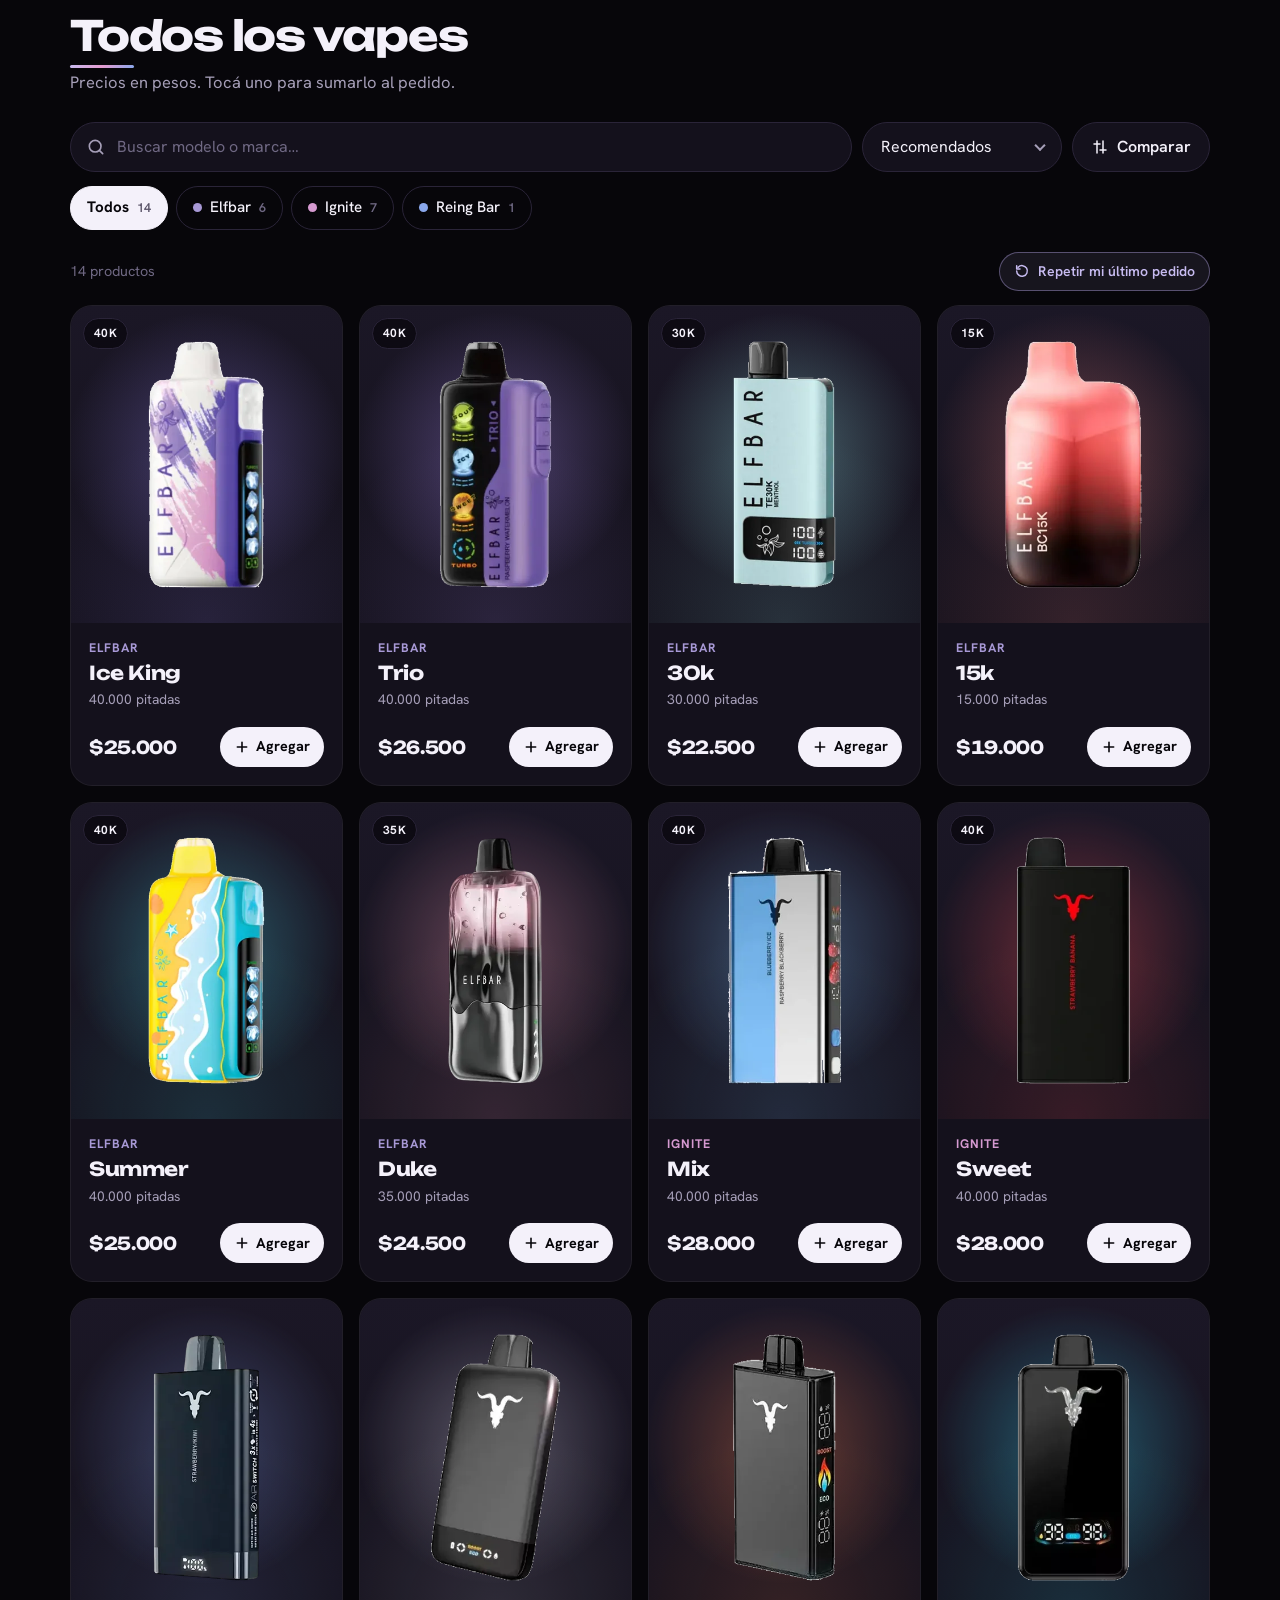
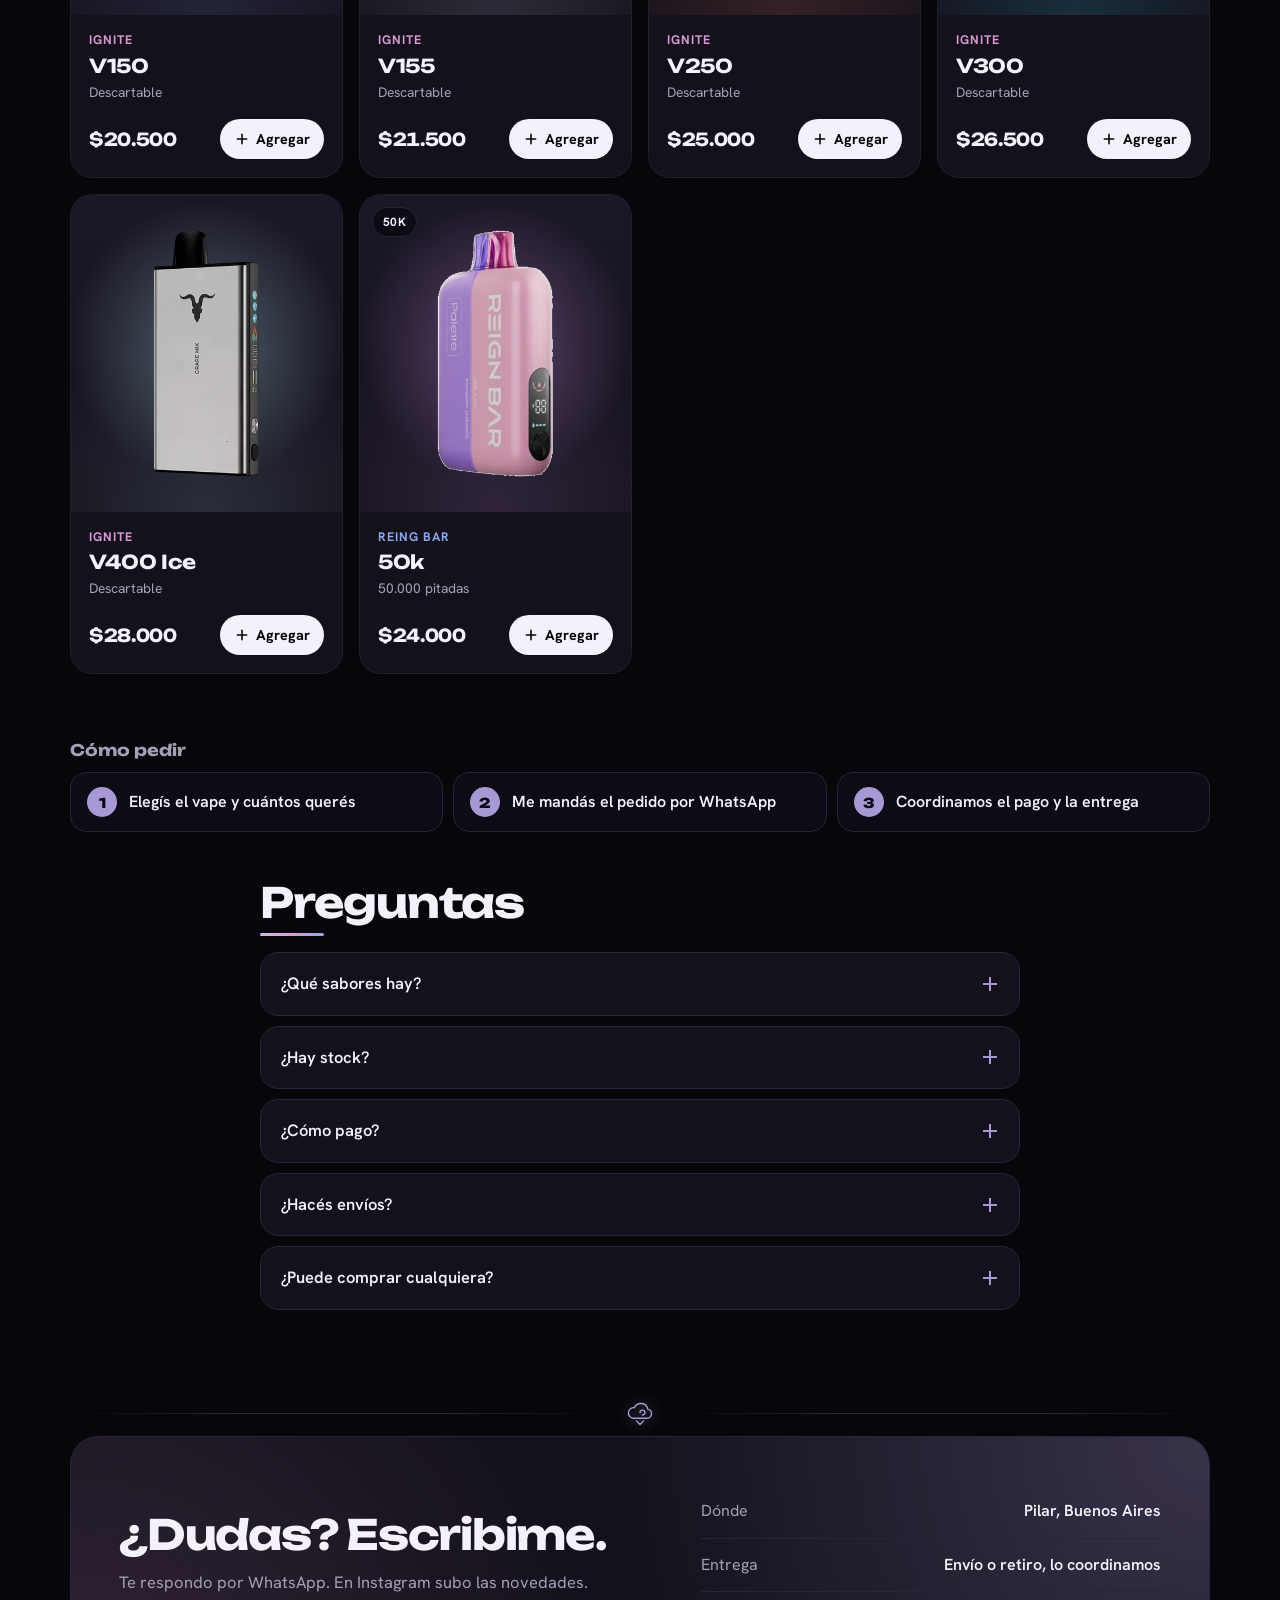
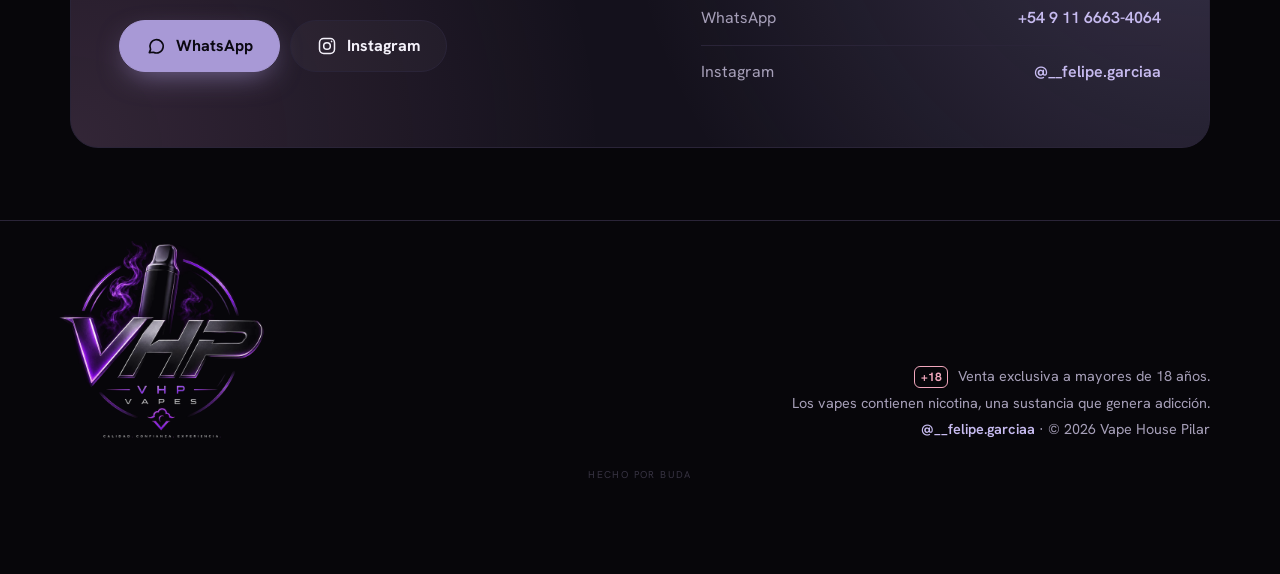
==== commit 8a0d20df: "Rediseño: humo animado, menos 'molde', destacados y comparador - Fondo: humo violeta animado en la p" ====
--- a/index.html
+++ b/index.html
@@ -44,8 +44,8 @@
       <span class="logo-sub">Vape House Pilar</span>
     </a>
     <nav class="nav" aria-label="Principal">
-      <a href="#productos">Productos</a>
-      <a href="#como">Cómo comprar</a>
+      <a href="#productos">Vapes</a>
+      <a href="#como">Cómo pedir</a>
       <a href="#faq">Preguntas</a>
       <a href="#contacto">Contacto</a>
     </nav>
@@ -60,30 +60,23 @@
 
 <main id="inicio">
 
-  <!-- ============ HERO ============ -->
+  <!-- ============ PORTADA ============ -->
   <section class="hero">
-    <div class="smoke" aria-hidden="true"><span></span><span></span><span></span></div>
+    <canvas class="smoke-canvas" id="smoke" aria-hidden="true"></canvas>
     <div class="wrap hero-grid">
       <div class="hero-copy">
-        <p class="eyebrow"><span class="dot"></span> Pedidos abiertos · Pilar, Bs. As.</p>
-        <h1 class="hero-title"><span class="word"><span style="--w:0">Tu</span></span> <span class="word"><span style="--w:1">vape,</span></span><br><span class="grad"><span class="word"><span style="--w:2">en</span></span> <span class="word"><span style="--w:3">un</span></span> <span class="word"><span style="--w:4">toque.</span></span></span></h1>
-        <p class="lead">Elfbar, Ignite y Reing Bar. Elegí el modelo, armá tu pedido y mandalo por WhatsApp en un minuto.</p>
+        <h1 class="hero-title"><span class="word"><span style="--w:0">Vapes</span></span> <span class="word"><span style="--w:1">en</span></span> <span class="word"><span style="--w:2">Pilar,</span></span><br><span class="grad"><span class="word"><span style="--w:3">sin</span></span> <span class="word"><span style="--w:4">vueltas.</span></span></span></h1>
+        <p class="lead">Elfbar, Ignite y Reing Bar. Elegís acá, me mandás el pedido por WhatsApp y coordinamos la entrega o el retiro.</p>
         <p class="motto">Calidad<i>·</i>Confianza<i>·</i>Experiencia</p>
         <div class="actions">
           <a class="btn primary" href="#productos">
-            Ver productos
+            Ver los vapes
             <svg viewBox="0 0 24 24" aria-hidden="true"><path d="M5 12h14M13 6l6 6-6 6"/></svg>
           </a>
-          <a class="btn ghost" data-wa="Hola! Quiero hacer una consulta sobre los vapes." href="#contacto" target="_blank" rel="noopener">Consultar por WhatsApp</a>
+          <a class="btn ghost" data-wa="Hola! Te quería consultar por los vapes." href="#contacto" target="_blank" rel="noopener">Escribime por WhatsApp</a>
         </div>
-        <ul class="stats" aria-label="Resumen">
-          <li><strong id="stat-models">14</strong><span>modelos</span></li>
-          <li><strong id="stat-brands">3</strong><span>marcas</span></li>
-          <li><strong>hasta 50K</strong><span>pitadas</span></li>
-        </ul>
       </div>
       <div class="hero-art" aria-hidden="true">
-        <div class="orb"></div>
         <div class="float f1" id="hero-v1"></div>
         <div class="float f2" id="hero-v2"></div>
         <div class="float f3" id="hero-v3"></div>
@@ -91,42 +84,32 @@
     </div>
   </section>
 
-  <!-- ============ CINTA DE MARCAS ============ -->
+  <!-- ============ CINTA ============ -->
   <div class="ticker" aria-hidden="true">
     <div class="ticker-track">
-      <span>Elfbar</span><span>✦</span><span>Ignite</span><span>✦</span><span>Reing Bar</span><span>✦</span><span>Envíos y retiro</span><span>✦</span><span>Pedido por WhatsApp</span><span>✦</span>
-      <span>Elfbar</span><span>✦</span><span>Ignite</span><span>✦</span><span>Reing Bar</span><span>✦</span><span>Envíos y retiro</span><span>✦</span><span>Pedido por WhatsApp</span><span>✦</span>
-    </div>
-  </div>
-
-  <!-- ============ BENEFICIOS ============ -->
-  <section class="perks wrap" aria-label="Por qué VHP">
-    <article class="perk reveal">
-      <div class="perk-ic"><svg viewBox="0 0 24 24"><path d="M12 3c3 4 6 7 6 11a6 6 0 0 1-12 0c0-4 3-7 6-11Z"/></svg></div>
-      <h3>Contanos tu sabor</h3>
-      <p>Decinos qué sabor te gustaría y te confirmamos cuáles hay en el momento.</p>
-    </article>
-    <article class="perk reveal">
-      <div class="perk-ic"><svg viewBox="0 0 24 24"><path d="M4 12l5 5L20 6"/></svg></div>
-      <h3>Siempre disponibles</h3>
-      <p>Todos los modelos de la lista se pueden pedir, en la cantidad que necesites.</p>
-    </article>
-    <article class="perk reveal">
-      <div class="perk-ic"><svg viewBox="0 0 24 24"><path d="M4 20l1.5-4A8 8 0 1 1 9 19.5L4 20Z"/></svg></div>
-      <h3>Pedido por WhatsApp</h3>
-      <p>Armás el carrito acá y te llega todo listo al chat para confirmar.</p>
-    </article>
-  </section>
-
-  <!-- ============ PRODUCTOS ============ -->
-<div class="divider" aria-hidden="true"><svg viewBox="0 0 48 40"><path d="M14 26h20a6.5 6.5 0 0 0 1-12.9A10 10 0 0 0 16 11a7.5 7.5 0 0 0-2 15Z"/><path d="M19 30l5 5 5-5"/><path d="M24 18a3.5 3.5 0 1 1 3.5 3.5"/></svg></div>
-
+      <span>Elfbar</span><span>Ignite</span><span>Reing Bar</span><span>Envíos y retiro en Pilar</span>
+      <span>Elfbar</span><span>Ignite</span><span>Reing Bar</span><span>Envíos y retiro en Pilar</span>
+    </div>
+  </div>
+
+  <!-- ============ DESTACADOS ============ -->
+  <section class="featured" id="destacados" aria-labelledby="t-feat">
+    <div class="wrap">
+      <div class="sec-head">
+        <h2 id="t-feat">Destacados</h2>
+      </div>
+      <ul class="feat-grid" id="featured"></ul>
+    </div>
+  </section>
+
+  <div class="divider" aria-hidden="true"><svg viewBox="0 0 48 40"><path d="M14 26h20a6.5 6.5 0 0 0 1-12.9A10 10 0 0 0 16 11a7.5 7.5 0 0 0-2 15Z"/><path d="M19 30l5 5 5-5"/><path d="M24 18a3.5 3.5 0 1 1 3.5 3.5"/></svg></div>
+
+  <!-- ============ CATÁLOGO ============ -->
   <section class="products" id="productos" aria-labelledby="t-prod">
     <div class="wrap">
       <div class="sec-head">
-        <p class="kicker">Catálogo</p>
-        <h2 id="t-prod">Elegí tu vape</h2>
-        <p class="sub">Precios en pesos argentinos. Tocá un producto para agregarlo a tu pedido.</p>
+        <h2 id="t-prod">Todos los vapes</h2>
+        <p class="sub">Precios en pesos. Tocá uno para sumarlo al pedido.</p>
       </div>
 
       <div class="toolbar">
@@ -144,6 +127,10 @@
             <option value="puffs">Más pitadas</option>
           </select>
         </label>
+        <button class="compare-btn" type="button" id="open-compare">
+          <svg viewBox="0 0 24 24" aria-hidden="true"><path d="M8 4v16M16 4v16M4 8h8M12 16h8"/></svg>
+          Comparar
+        </button>
       </div>
       <div class="chips" role="group" aria-label="Filtrar por marca" id="chips"></div>
 
@@ -158,70 +145,62 @@
     </div>
   </section>
 
-  <!-- ============ CÓMO COMPRAR ============ -->
-<div class="divider" aria-hidden="true"><svg viewBox="0 0 48 40"><path d="M14 26h20a6.5 6.5 0 0 0 1-12.9A10 10 0 0 0 16 11a7.5 7.5 0 0 0-2 15Z"/><path d="M19 30l5 5 5-5"/><path d="M24 18a3.5 3.5 0 1 1 3.5 3.5"/></svg></div>
-
+  <!-- ============ CÓMO PEDIR ============ -->
   <section class="how" id="como" aria-labelledby="t-how">
     <div class="wrap">
-      <div class="sec-head">
-        <p class="kicker">Paso a paso</p>
-        <h2 id="t-how">Cómo comprar</h2>
-      </div>
-      <ol class="steps">
-        <li class="step reveal"><span class="step-n">01</span><h3>Elegí el modelo</h3><p>Filtrá por marca o buscá el que querés.</p></li>
-        <li class="step reveal"><span class="step-n">02</span><h3>Agregalo al pedido</h3><p>Elegí la cantidad y, si querés, escribí qué sabor preferís.</p></li>
-        <li class="step reveal"><span class="step-n">03</span><h3>Completá tus datos</h3><p>Nombre, dirección y si retirás o te lo enviamos.</p></li>
-        <li class="step reveal"><span class="step-n">04</span><h3>Enviá por WhatsApp</h3><p>Te llega el pedido armado y coordinamos pago y entrega.</p></li>
+      <h2 class="how-title" id="t-how">Cómo pedir</h2>
+      <ol class="how-line">
+        <li><b>1</b>Elegís el vape y cuántos querés</li>
+        <li><b>2</b>Me mandás el pedido por WhatsApp</li>
+        <li><b>3</b>Coordinamos el pago y la entrega</li>
       </ol>
     </div>
   </section>
 
-  <!-- ============ FAQ ============ -->
+  <!-- ============ PREGUNTAS ============ -->
   <section class="faq" id="faq" aria-labelledby="t-faq">
     <div class="wrap narrow">
       <div class="sec-head">
-        <p class="kicker">Dudas</p>
-        <h2 id="t-faq">Preguntas frecuentes</h2>
+        <h2 id="t-faq">Preguntas</h2>
       </div>
       <div class="acc">
         <details class="reveal">
           <summary>¿Qué sabores hay?</summary>
-          <p>Los sabores van variando según lo que entra. Al agregar un vape podés escribir qué sabor te gustaría, y cuando nos llega el pedido por WhatsApp te confirmamos cuáles hay en ese momento.</p>
+          <p>Van cambiando según lo que entra. Cuando agregás un vape podés escribirme qué sabor querés, y por WhatsApp te confirmo cuáles tengo en ese momento.</p>
         </details>
         <details class="reveal">
           <summary>¿Hay stock?</summary>
-          <p>Sí. Todos los modelos de la lista se pueden pedir y no hay límite de cantidad.</p>
+          <p>Sí, todos los modelos de la lista se pueden pedir, en la cantidad que necesites.</p>
         </details>
         <details class="reveal">
           <summary>¿Cómo pago?</summary>
-          <p>Cuando nos llega tu pedido por WhatsApp te confirmamos el total y coordinamos el medio de pago.</p>
+          <p>Cuando me llega tu pedido te confirmo el total y arreglamos el medio de pago.</p>
         </details>
         <details class="reveal">
-          <summary>¿Hacen envíos?</summary>
-          <p>Podés retirar o pedir envío. Lo elegís al completar tus datos y coordinamos los detalles por WhatsApp.</p>
+          <summary>¿Hacés envíos?</summary>
+          <p>Sí, o podés retirar. Lo elegís al completar tus datos y lo coordinamos por WhatsApp.</p>
         </details>
         <details class="reveal">
           <summary>¿Puede comprar cualquiera?</summary>
-          <p>No. La venta es exclusiva para mayores de 18 años.</p>
+          <p>No. Vendo solo a mayores de 18 años.</p>
         </details>
       </div>
     </div>
   </section>
 
+  <div class="divider" aria-hidden="true"><svg viewBox="0 0 48 40"><path d="M14 26h20a6.5 6.5 0 0 0 1-12.9A10 10 0 0 0 16 11a7.5 7.5 0 0 0-2 15Z"/><path d="M19 30l5 5 5-5"/><path d="M24 18a3.5 3.5 0 1 1 3.5 3.5"/></svg></div>
+
   <!-- ============ CONTACTO ============ -->
-<div class="divider" aria-hidden="true"><svg viewBox="0 0 48 40"><path d="M14 26h20a6.5 6.5 0 0 0 1-12.9A10 10 0 0 0 16 11a7.5 7.5 0 0 0-2 15Z"/><path d="M19 30l5 5 5-5"/><path d="M24 18a3.5 3.5 0 1 1 3.5 3.5"/></svg></div>
-
   <section class="contact" id="contacto" aria-labelledby="t-contact">
     <div class="wrap">
       <div class="contact-card reveal">
         <div>
-          <p class="kicker">Contacto</p>
-          <h2 id="t-contact">¿Tenés alguna duda?</h2>
-          <p class="sub">Escribinos por WhatsApp o seguinos en Instagram para ver novedades.</p>
+          <h2 id="t-contact">¿Dudas? Escribime.</h2>
+          <p class="sub">Te respondo por WhatsApp. En Instagram subo las novedades.</p>
           <div class="contact-actions">
-            <a class="btn primary wa-btn" data-wa="Hola! Quiero hacer una consulta." href="#contacto" target="_blank" rel="noopener">
+            <a class="btn primary wa-btn" data-wa="Hola! Te quería hacer una consulta." href="#contacto" target="_blank" rel="noopener">
               <svg viewBox="0 0 24 24" aria-hidden="true"><path d="M4 20l1.5-4A8 8 0 1 1 9 19.5L4 20Z"/></svg>
-              Escribir por WhatsApp
+              WhatsApp
             </a>
             <a class="btn ghost ig-link" data-ig href="#contacto" target="_blank" rel="noopener">
               <svg viewBox="0 0 24 24" aria-hidden="true"><rect x="3" y="3" width="18" height="18" rx="5"/><circle cx="12" cy="12" r="4"/><circle cx="17.5" cy="6.5" r="1" class="ig-dot"/></svg>
@@ -230,9 +209,8 @@
           </div>
         </div>
         <dl class="facts">
-          <div><dt>Ubicación</dt><dd>Pilar, Buenos Aires</dd></div>
-          <div><dt>Cómo pedir</dt><dd>Por WhatsApp</dd></div>
-          <div><dt>Entrega</dt><dd>Retiro o envío, a coordinar</dd></div>
+          <div><dt>Dónde</dt><dd>Pilar, Buenos Aires</dd></div>
+          <div><dt>Entrega</dt><dd>Envío o retiro, lo coordinamos</dd></div>
           <div><dt>WhatsApp</dt><dd><a data-wa="Hola!" href="#contacto" target="_blank" rel="noopener">+54 9 11 6663-4064</a></dd></div>
           <div><dt>Instagram</dt><dd><a data-ig data-ig-text href="#contacto" target="_blank" rel="noopener">@__felipe.garciaa</a></dd></div>
         </dl>
@@ -256,7 +234,7 @@
 </footer>
 
 <!-- Botón flotante de WhatsApp -->
-<a class="fab away" data-wa="Hola! Quiero hacer una consulta." href="#contacto" target="_blank" rel="noopener" aria-label="Escribir por WhatsApp">
+<a class="fab away" data-wa="Hola! Te quería hacer una consulta." href="#contacto" target="_blank" rel="noopener" aria-label="Escribir por WhatsApp">
   <svg viewBox="0 0 32 32" aria-hidden="true"><path fill="currentColor" d="M16 3a13 13 0 0 0-11.2 19.6L3 29l6.6-1.7A13 13 0 1 0 16 3Zm0 23.7c-2 0-4-.5-5.6-1.6l-.4-.2-3.9 1 1-3.8-.3-.4A10.7 10.7 0 1 1 16 26.7Zm5.9-8c-.3-.2-1.9-1-2.2-1-.3-.1-.5-.2-.7.2l-1 1.2c-.2.2-.4.2-.7.1a8.8 8.8 0 0 1-4.4-3.8c-.3-.6.3-.5 1-1.7.1-.2 0-.4 0-.5l-1-2.4c-.3-.6-.5-.5-.7-.5h-.6c-.2 0-.6.1-.9.4-.3.3-1.2 1.1-1.2 2.8s1.2 3.2 1.4 3.5c.2.2 2.4 3.6 5.7 5 2.1.9 3 1 4 .8.7-.1 1.9-.8 2.2-1.5.3-.8.3-1.4.2-1.5l-.6-.3Z"/></svg>
 </a>
 
@@ -292,7 +270,7 @@
     <div class="flavors">
       <label for="flavor-pref">¿Qué sabor te gustaría? <span class="opt">(opcional)</span></label>
       <input type="text" id="flavor-pref" placeholder="Ej: algo frutal, con menta…" autocomplete="off" maxlength="60">
-      <p class="flavor-note">Los sabores dependen de lo que haya en el momento. Te confirmamos por WhatsApp.</p>
+      <p class="flavor-note">Los sabores van cambiando según lo que entra. Te confirmo por WhatsApp.</p>
     </div>
 
     <div class="pick-foot">
@@ -304,6 +282,23 @@
       <button class="btn primary grow" type="submit" id="pick-add">Agregar · <span id="pick-sum">$0</span></button>
     </div>
   </form>
+</dialog>
+
+<!-- ============ COMPARAR ============ -->
+<dialog class="drawer compare" id="compare" aria-labelledby="compare-title">
+  <div class="drawer-in">
+    <div class="drawer-head">
+      <h2 id="compare-title">Comparar vapes</h2>
+      <button class="x" type="button" data-close aria-label="Cerrar">
+        <svg viewBox="0 0 24 24"><path d="M6 6l12 12M18 6 6 18"/></svg>
+      </button>
+    </div>
+    <div class="drawer-body">
+      <p class="cmp-hint" id="cmp-hint">Elegí hasta 3.</p>
+      <div class="cmp-pick" id="cmp-pick" role="group" aria-label="Vapes para comparar"></div>
+      <div class="cmp-table" id="cmp-table"></div>
+    </div>
+  </div>
 </dialog>
 
 <!-- ============ FOTO EN GRANDE ============ -->
@@ -365,7 +360,7 @@
         Enviar pedido por WhatsApp
       </a>
       <p class="hint" id="hint" role="status"></p>
-      <p class="fine">Se abre WhatsApp con tu pedido armado. Confirmamos y coordinamos el pago y la entrega por ahí.</p>
+      <p class="fine">Se abre WhatsApp con tu pedido armado. Ahí te confirmo y arreglamos el pago y la entrega.</p>
     </div>
   </div>
 </dialog>
@@ -389,6 +384,18 @@
     <p>Esta página es solo para mayores de 18 años.</p>
   </div>
 </dialog>
+<script>
+  // El cartel de +18 se abre apenas se lee esta parte, sin esperar al resto de los scripts.
+  (function () {
+    var ok = false;
+    try { ok = sessionStorage.getItem("vhp-18") === "1"; } catch (e) {}
+    var g = document.getElementById("age");
+    if (!ok && g && g.showModal) {
+      g.addEventListener("cancel", function (e) { e.preventDefault(); });
+      g.showModal(); document.body.classList.add("lock");
+    }
+  })();
+</script>
 
 </body>
 </html>
--- a/css/styles.css
+++ b/css/styles.css
@@ -114,31 +114,15 @@
 
 /* ---------- Hero ---------- */
 .hero { position: relative; overflow: hidden; padding: 56px 0 28px; isolation: isolate; }
-.smoke { position: absolute; inset: 0; z-index: -1; pointer-events: none; }
-.smoke span { position: absolute; border-radius: 50%; filter: blur(70px); opacity: .55; animation: drift 18s ease-in-out infinite alternate; }
-.smoke span:nth-child(1) { width: 520px; height: 520px; background: #5b4a9e; top: -180px; right: -120px; }
-.smoke span:nth-child(2) { width: 420px; height: 420px; background: #8a3f7a; bottom: -220px; left: -160px; opacity: .35; animation-duration: 22s; }
-.smoke span:nth-child(3) { width: 320px; height: 320px; background: #33508f; top: 30%; left: 45%; opacity: .3; animation-duration: 26s; }
-@keyframes drift { to { transform: translate3d(-60px, 40px, 0) scale(1.15); } }
-.hero::after { content: ""; position: absolute; inset: 0; z-index: -1; background-image: radial-gradient(rgba(255,255,255,.07) 1px, transparent 1px); background-size: 26px 26px; mask-image: radial-gradient(ellipse at 60% 30%, #000 10%, transparent 70%); -webkit-mask-image: radial-gradient(ellipse at 60% 30%, #000 10%, transparent 70%); }
 
 .hero-grid { display: grid; gap: 40px; align-items: center; }
-.eyebrow { display: inline-flex; align-items: center; gap: 10px; padding: 7px 14px; border: 1px solid var(--line); border-radius: 999px; background: rgba(255,255,255,.03); color: var(--muted); font-size: .88rem; font-weight: 500; }
-.dot { width: 8px; height: 8px; border-radius: 50%; background: #6fe3a6; box-shadow: 0 0 0 0 rgba(111, 227, 166, .6); animation: pulse 2s infinite; }
-@keyframes pulse { 70% { box-shadow: 0 0 0 9px rgba(111, 227, 166, 0); } 100% { box-shadow: 0 0 0 0 rgba(111, 227, 166, 0); } }
 .hero-title { font: 800 clamp(2.8rem, 11vw, 5.6rem)/.98 var(--display); letter-spacing: -.045em; margin: 22px 0 0; }
 .grad { background: var(--grad); -webkit-background-clip: text; background-clip: text; color: transparent; background-size: 200% 100%; animation: shine 8s linear infinite; }
 @keyframes shine { to { background-position: 200% 0; } }
 .lead { max-width: 34rem; color: var(--muted); margin: 20px 0 30px; font-size: 1.12rem; }
 .actions { display: flex; flex-wrap: wrap; gap: 12px; }
-.stats { list-style: none; margin: 38px 0 0; padding: 0; display: flex; gap: 0; flex-wrap: wrap; }
-.stats li { display: flex; flex-direction: column; padding: 0 22px; border-left: 1px solid var(--line); }
-.stats li:first-child { padding-left: 0; border-left: 0; }
-.stats strong { font: 700 1.35rem var(--display); letter-spacing: -.02em; }
-.stats span { color: var(--muted); font-size: .88rem; }
 
 .hero-art { position: relative; height: 250px; margin-top: -8px; }
-.orb { position: absolute; inset: 10% 12%; border-radius: 50%; background: radial-gradient(circle at 35% 30%, rgba(199,187,240,.35), rgba(110,95,174,.08) 60%, transparent 70%); border: 1px solid rgba(168,153,214,.15); }
 .float { position: absolute; width: 110px; aspect-ratio: 600 / 720; filter: drop-shadow(0 30px 40px rgba(0,0,0,.6)); animation: bob 6s ease-in-out infinite; }
 .float::before { content: ""; position: absolute; inset: 10% -10% 0; z-index: -1; border-radius: 50%; background: radial-gradient(closest-side, color-mix(in srgb, var(--pc, var(--violet)) 55%, transparent), transparent); filter: blur(18px); opacity: .8; }
 .float svg, .float img { width: 100%; height: 100%; object-fit: contain; display: block; }
@@ -154,17 +138,9 @@
 @keyframes marquee { to { transform: translateX(-50%); } }
 
 /* ---------- Beneficios ---------- */
-.perks { display: grid; gap: 14px; padding: 56px 0 8px; }
-.perk { position: relative; padding: 24px; border-radius: var(--r); background: linear-gradient(180deg, var(--surface), var(--bg-2)); border: 1px solid var(--line-soft); overflow: hidden; }
-.perk::before { content: ""; position: absolute; inset: 0; border-radius: inherit; padding: 1px; background: linear-gradient(140deg, rgba(168,153,214,.45), transparent 45%); -webkit-mask: linear-gradient(#000 0 0) content-box, linear-gradient(#000 0 0); -webkit-mask-composite: xor; mask-composite: exclude; pointer-events: none; }
-.perk-ic { width: 44px; height: 44px; border-radius: 14px; display: grid; place-items: center; background: rgba(168,153,214,.12); color: var(--violet-hi); margin-bottom: 16px; }
-.perk-ic svg { width: 22px; height: 22px; fill: none; stroke: currentColor; stroke-width: 2; stroke-linecap: round; stroke-linejoin: round; }
-.perk h3 { font: 700 1.05rem var(--display); letter-spacing: -.01em; }
-.perk p { color: var(--muted); margin-top: 6px; font-size: .97rem; }
 
 /* ---------- Secciones ---------- */
 .sec-head { margin-bottom: 26px; }
-.kicker { color: var(--violet); font-weight: 700; font-size: .8rem; letter-spacing: .14em; text-transform: uppercase; margin-bottom: 10px; }
 h2 { font: 700 clamp(1.7rem, 5.5vw, 2.6rem)/1.1 var(--display); letter-spacing: -.03em; }
 .sub { color: var(--muted); margin-top: 12px; max-width: 36rem; font-size: 1.03rem; }
 
@@ -242,12 +218,7 @@
 .empty button { margin-top: 14px; }
 
 /* ---------- Cómo comprar ---------- */
-.how { padding: 72px 0; }
-.steps { list-style: none; margin: 0; padding: 0; display: grid; gap: 12px; counter-reset: s; }
-.step { position: relative; padding: 24px; border-radius: var(--r); border: 1px solid var(--line); background: var(--bg-2); }
-.step-n { display: block; font: 800 2.2rem/1 var(--display); background: var(--grad); -webkit-background-clip: text; background-clip: text; color: transparent; opacity: .9; margin-bottom: 14px; }
-.step h3 { font: 700 1.05rem var(--display); letter-spacing: -.01em; }
-.step p { color: var(--muted); margin-top: 6px; font-size: .96rem; }
+.how { padding: 26px 0 8px; }
 
 /* ---------- FAQ ---------- */
 .faq { padding: 40px 0 72px; }
@@ -457,7 +428,6 @@
   body.has-bar .fab { opacity: 0; transform: scale(.6); pointer-events: none; }
   .fab { width: 52px; height: 52px; right: 12px; }
   .fab svg { width: 28px; height: 28px; }
-  .stats li { padding: 0 14px; }
 }
 @media (max-width: 360px) {
   .btn.full { font-size: .92rem; padding: 0 16px; gap: 8px; }
@@ -475,8 +445,6 @@
   .total { margin-bottom: 10px; }
 }
 @media (min-width: 640px) {
-  .perks { grid-template-columns: repeat(3, 1fr); }
-  .steps { grid-template-columns: repeat(2, 1fr); }
   .grid { gap: 16px; }
   .card-body { padding: 16px 18px 18px; }
   .card-name { font-size: 1.2rem; }
@@ -491,7 +459,6 @@
   .f2 { left: 31%; top: 10px; width: 225px; }
   .f3 { left: 62%; top: 80px; width: 175px; }
   .grid { grid-template-columns: repeat(3, minmax(0, 1fr)); }
-  .steps { grid-template-columns: repeat(4, 1fr); }
   .contact-card { grid-template-columns: 1.2fr 1fr; padding: 48px; align-items: center; }
   .sheet { inset: 0; margin: auto; height: fit-content; }
   .sheet[open] { animation: zoomIn .35s var(--ease); }
@@ -576,6 +543,91 @@
 .zoom-img svg { width: 50%; height: auto; }
 .zoom-fig figcaption { margin-top: 14px; text-align: center; font: 700 1.05rem var(--display); }
 
+/* ---------- Humo de la portada ---------- */
+.smoke-canvas { position: absolute; inset: 0; z-index: -1; width: 100%; height: 100%; pointer-events: none; filter: blur(6px) saturate(1.2); opacity: .95; }
+.hero { background: radial-gradient(120% 70% at 75% 110%, rgba(110, 60, 200, .28), transparent 60%), radial-gradient(80% 60% at 0% 0%, rgba(80, 40, 140, .22), transparent 60%); }
+@media (min-width: 860px) {
+  .hero-grid { grid-template-columns: 1.25fr 1fr; }
+  .hero-title { font-size: clamp(3.4rem, 5.4vw, 4.8rem); }
+}
+
+/* ---------- Cinta sin adornos ---------- */
+.ticker-track:not(.with-photos) { gap: 40px; }
+
+/* ---------- Destacados ---------- */
+.featured { padding: 56px 0 16px; }
+.feat-grid { list-style: none; margin: 0; padding: 0; display: grid; gap: 14px; }
+.feat {
+  --pc: var(--violet);
+  position: relative; display: grid; grid-template-columns: 42% 1fr; align-items: center; overflow: hidden;
+  border-radius: 26px; border: 1px solid color-mix(in srgb, var(--pc) 30%, var(--line));
+  background: radial-gradient(90% 120% at 0% 50%, color-mix(in srgb, var(--pc) 30%, transparent), transparent 70%), var(--surface);
+  transition: transform .3s var(--ease), box-shadow .3s, border-color .3s;
+}
+.feat:hover { transform: translateY(-3px); border-color: color-mix(in srgb, var(--pc) 60%, transparent); box-shadow: 0 26px 60px -30px color-mix(in srgb, var(--pc) 80%, transparent); }
+.feat-art { position: relative; aspect-ratio: 600 / 720; border: 0; padding: 0; background: none; cursor: pointer; display: grid; place-items: center; }
+.feat-art img { width: 100%; height: 100%; object-fit: contain; padding: 6% 4%; filter: drop-shadow(0 22px 26px rgba(0, 0, 0, .55)); transition: transform .45s var(--ease); }
+.feat-art svg { width: 50%; height: auto; }
+.feat:hover .feat-art img { transform: translateY(-6px) rotate(-3deg) scale(1.03); }
+.feat-body { padding: 18px 18px 18px 6px; display: flex; flex-direction: column; gap: 4px; }
+.feat-name { font: 800 clamp(1.4rem, 5vw, 1.9rem)/1.05 var(--display); letter-spacing: -.03em; }
+.feat-row { display: flex; align-items: center; gap: 12px; flex-wrap: wrap; margin-top: 12px; }
+.feat-row .price { font-size: 1.3rem; }
+.feat .card-brand { color: var(--pc); }
+.feat-art::before { content: ""; position: absolute; inset: 18% 26%; border-radius: 18px; pointer-events: none;
+  background: linear-gradient(100deg, transparent 20%, rgba(255, 255, 255, .07) 50%, transparent 80%) 0 0 / 220% 100%; animation: shimmer 1.3s linear infinite; opacity: 0; }
+.feat-art:has(img[data-photo]:not(.ok))::before { opacity: 1; }
+.feat-art img[data-photo] { transition: opacity .35s var(--ease), transform .45s var(--ease); }
+.feat-art img[data-photo]:not(.ok) { opacity: 0; }
+
+/* ---------- Cómo pedir (una línea) ---------- */
+.how-title { font: 700 1rem var(--display); color: var(--muted); letter-spacing: 0; margin-bottom: 12px; }
+.how-line { list-style: none; margin: 0; padding: 0; display: grid; gap: 10px; }
+.how-line li { display: flex; align-items: center; gap: 12px; padding: 14px 16px; border-radius: 16px; background: var(--bg-2); border: 1px solid var(--line); font-weight: 600; }
+.how-line b { flex: none; display: grid; place-items: center; width: 30px; height: 30px; border-radius: 50%; background: var(--violet); color: var(--on-violet); font: 800 .85rem var(--display); }
+
+/* ---------- Comparar ---------- */
+.compare-btn {
+  flex: 0 0 auto; display: inline-flex; align-items: center; gap: 8px; height: 50px; padding: 0 18px; border-radius: 999px;
+  border: 1px solid var(--line); background: var(--surface); color: var(--text); font-weight: 600; cursor: pointer; transition: border-color .2s;
+}
+.compare-btn:hover { border-color: var(--violet); }
+.compare-btn svg { width: 18px; height: 18px; fill: none; stroke: currentColor; stroke-width: 2; stroke-linecap: round; }
+.compare { width: min(100%, 620px); }
+.cmp-hint { color: var(--muted); font-size: .9rem; margin: 14px 0 10px; }
+.cmp-pick { display: flex; gap: 8px; overflow-x: auto; padding-bottom: 6px; scrollbar-width: none; }
+.cmp-pick::-webkit-scrollbar { display: none; }
+.cmp-chip { flex: none; display: inline-flex; align-items: center; gap: 8px; padding: 4px 12px 4px 4px; border-radius: 999px; border: 1px solid var(--line); background: var(--bg-2); color: var(--muted); cursor: pointer; font-size: .85rem; white-space: nowrap; }
+.cmp-chip b { color: var(--text); }
+.cmp-chip[aria-pressed="true"] { border-color: var(--pc); background: color-mix(in srgb, var(--pc) 16%, transparent); color: var(--text); }
+.cmp-chip .tk-img { width: 34px; height: 38px; }
+.cmp-grid { display: grid; grid-template-columns: repeat(var(--n), minmax(0, 1fr)); gap: 0 10px; margin-top: 18px; }
+.cmp-head { text-align: center; padding-bottom: 12px; }
+.cmp-art { aspect-ratio: 600 / 720; border-radius: 18px; display: grid; place-items: center; overflow: hidden; background: radial-gradient(circle at 50% 46%, color-mix(in srgb, var(--pc) 40%, transparent), transparent 66%), var(--surface-2); margin-bottom: 10px; }
+.cmp-art img { width: 100%; height: 100%; object-fit: contain; padding: 8%; }
+.cmp-art svg { width: 50%; height: auto; }
+.cmp-head .card-brand { color: var(--pc); }
+.cmp-name { font: 800 1.05rem/1.1 var(--display); }
+.cmp-label { grid-column: 1 / -1; margin: 12px 0 4px; padding-top: 12px; border-top: 1px solid var(--line); color: var(--faint); font-size: .78rem; font-weight: 700; letter-spacing: .08em; text-transform: uppercase; }
+.cmp-val { text-align: center; font: 700 1.05rem var(--display); font-variant-numeric: tabular-nums; }
+.cmp-val small { display: block; margin-top: 2px; font: 700 .7rem var(--body); color: #6fe3a6; letter-spacing: .02em; }
+.cmp-val.best { color: #b9f5d4; }
+.cmp-add { margin-top: 18px; width: 100%; padding: 0 6px; }
+
+@media (min-width: 640px) {
+  .how-line { grid-template-columns: repeat(3, 1fr); }
+}
+@media (min-width: 860px) {
+  .feat-grid { grid-template-columns: repeat(3, 1fr); }
+  .feat { grid-template-columns: 1fr; }
+  .feat-art { aspect-ratio: 5 / 4; }
+  .feat-body { padding: 0 22px 22px; }
+}
+@media (max-width: 520px) {
+  .compare-btn span, .compare-btn { padding: 0 14px; }
+  .toolbar .sort { flex: 1 1 auto; }
+}
+
 @media (prefers-reduced-motion: reduce) {
   *, *::before, *::after { animation: none !important; transition: none !important; scroll-behavior: auto !important; }
   .js .reveal { opacity: 1; transform: none; }
--- a/css/efectos.css
+++ b/css/efectos.css
@@ -31,19 +31,6 @@
 
 .js .hero-art { opacity: 0; transform: scale(.92); }
 .hero.ready .hero-art { opacity: 1; transform: none; transition: opacity 1.2s var(--ease) .3s, transform 1.2s var(--ease) .3s; }
-
-/* ---------- Vapor que sube en la portada ---------- */
-.puffs { position: absolute; inset: 0; z-index: -1; pointer-events: none; overflow: hidden; }
-.puffs i {
-  position: absolute; bottom: -60px; width: var(--s); height: var(--s); border-radius: 50%;
-  background: radial-gradient(circle, rgba(199, 187, 240, .22), rgba(199, 187, 240, 0) 70%);
-  left: var(--x); animation: rise var(--d) linear infinite; animation-delay: var(--dl);
-}
-@keyframes rise {
-  0% { transform: translate3d(0, 0, 0) scale(.6); opacity: 0; }
-  15% { opacity: 1; }
-  100% { transform: translate3d(var(--dx), -120vh, 0) scale(1.8); opacity: 0; }
-}
 
 /* Parallax de los vapes flotantes */
 .hero-art .float { will-change: transform; }
@@ -92,20 +79,6 @@
   background: var(--grad); transform: scaleX(0); transform-origin: 0 50%; transition: transform .9s var(--ease) .2s;
 }
 .sec-head.in h2::after { transform: scaleX(1); }
-.js .sec-head .kicker { opacity: 0; letter-spacing: .4em; transition: opacity .8s var(--ease), letter-spacing .8s var(--ease); }
-.js .sec-head.in .kicker { opacity: 1; letter-spacing: .14em; }
-
-/* ---------- Íconos de beneficios con pulso suave ---------- */
-.perk-ic { position: relative; }
-.perk.in .perk-ic::after {
-  content: ""; position: absolute; inset: 0; border-radius: inherit; border: 1px solid var(--violet);
-  animation: ring 2.6s var(--ease) infinite;
-}
-@keyframes ring { 0% { transform: scale(1); opacity: .7; } 100% { transform: scale(1.7); opacity: 0; } }
-
-/* Números de los pasos que se llenan */
-.step-n { background-size: 200% 100%; transition: background-position 1.2s var(--ease); background-position: 100% 0; }
-.step.in .step-n { background-position: 0 0; }
 
 /* ---------- Botón de WhatsApp con latido ---------- */
 .fab::before {
@@ -123,7 +96,7 @@
 }
 .halo.on { opacity: 1; }
 
-/* ---------- Fondo vivo: degradé que se mueve lento + grano ---------- */
+/* ---------- Fondo vivo: degradé que se mueve lento ---------- */
 html { background: var(--bg); }
 body { background: transparent; }
 body::before {
@@ -140,10 +113,7 @@
   50% { transform: translate3d(-6%, 4%, 0) rotate(8deg); }
   100% { transform: translate3d(5%, -5%, 0) rotate(-6deg); }
 }
-body::after {
-  content: ""; position: fixed; inset: 0; z-index: 90; pointer-events: none; opacity: .05;
-  background-image: url("data:image/svg+xml,%3Csvg xmlns='http://www.w3.org/2000/svg' width='160' height='160'%3E%3Cfilter id='n'%3E%3CfeTurbulence type='fractalNoise' baseFrequency='.9' numOctaves='2' stitchTiles='stitch'/%3E%3CfeColorMatrix values='0 0 0 0 1 0 0 0 0 1 0 0 0 0 1 0 0 0 .9 0'/%3E%3C/filter%3E%3Crect width='100%25' height='100%25' filter='url(%23n)'/%3E%3C/svg%3E");
-}
+
 
 /* ---------- Foto que se agranda al abrir un producto ---------- */
 .zoom-clone { position: fixed; z-index: 100; pointer-events: none; margin: 0; }
@@ -182,8 +152,7 @@
 @keyframes addPop { 40% { transform: scale(1.08); } }
 
 @media (prefers-reduced-motion: reduce) {
-  .progress, .puffs, .halo, .ripple, .spark, .fly, .zoom-clone { display: none !important; }
+  .progress, .halo, .ripple, .spark, .fly, .zoom-clone { display: none !important; }
   body::before { animation: none; }
   .word > span, .js .hero .eyebrow, .js .hero .lead, .js .hero .actions, .js .hero .stats, .js .hero-art { opacity: 1 !important; transform: none !important; }
-  .js .sec-head .kicker { opacity: 1; letter-spacing: .14em; }
 }
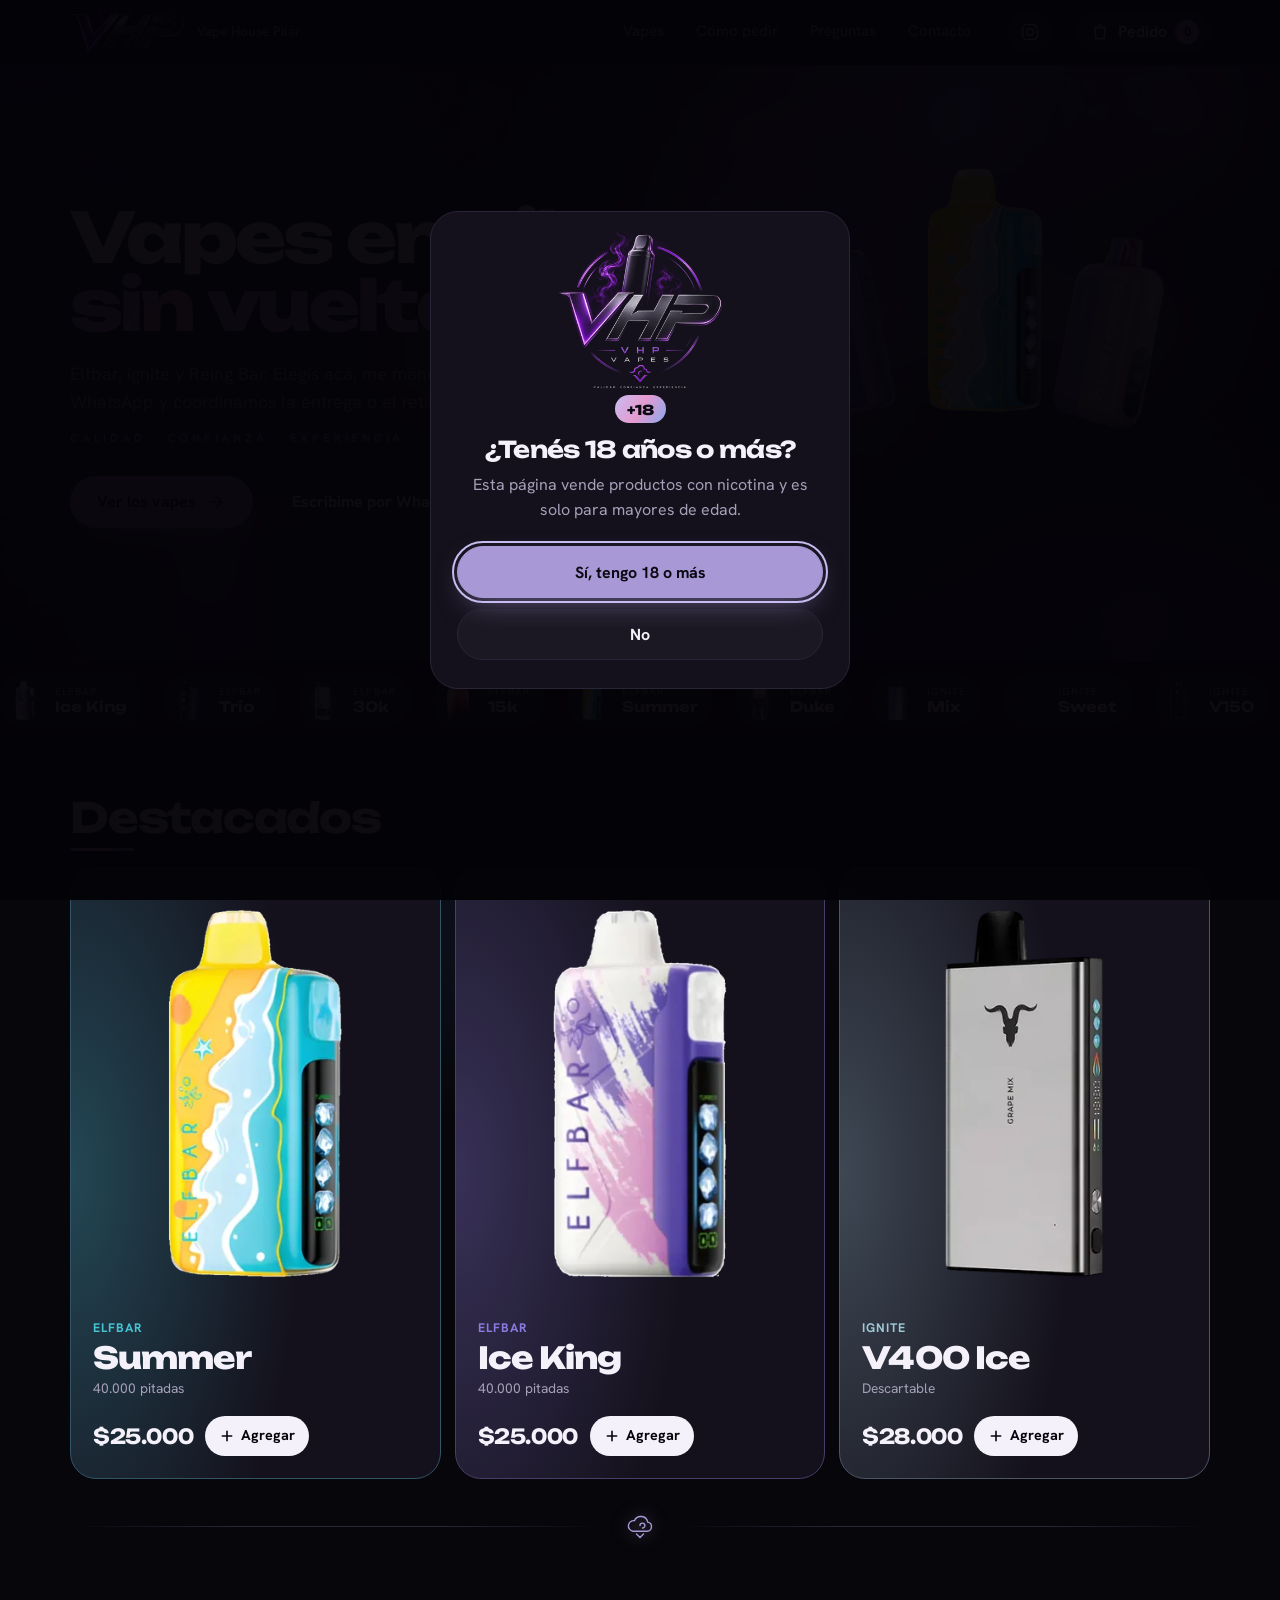
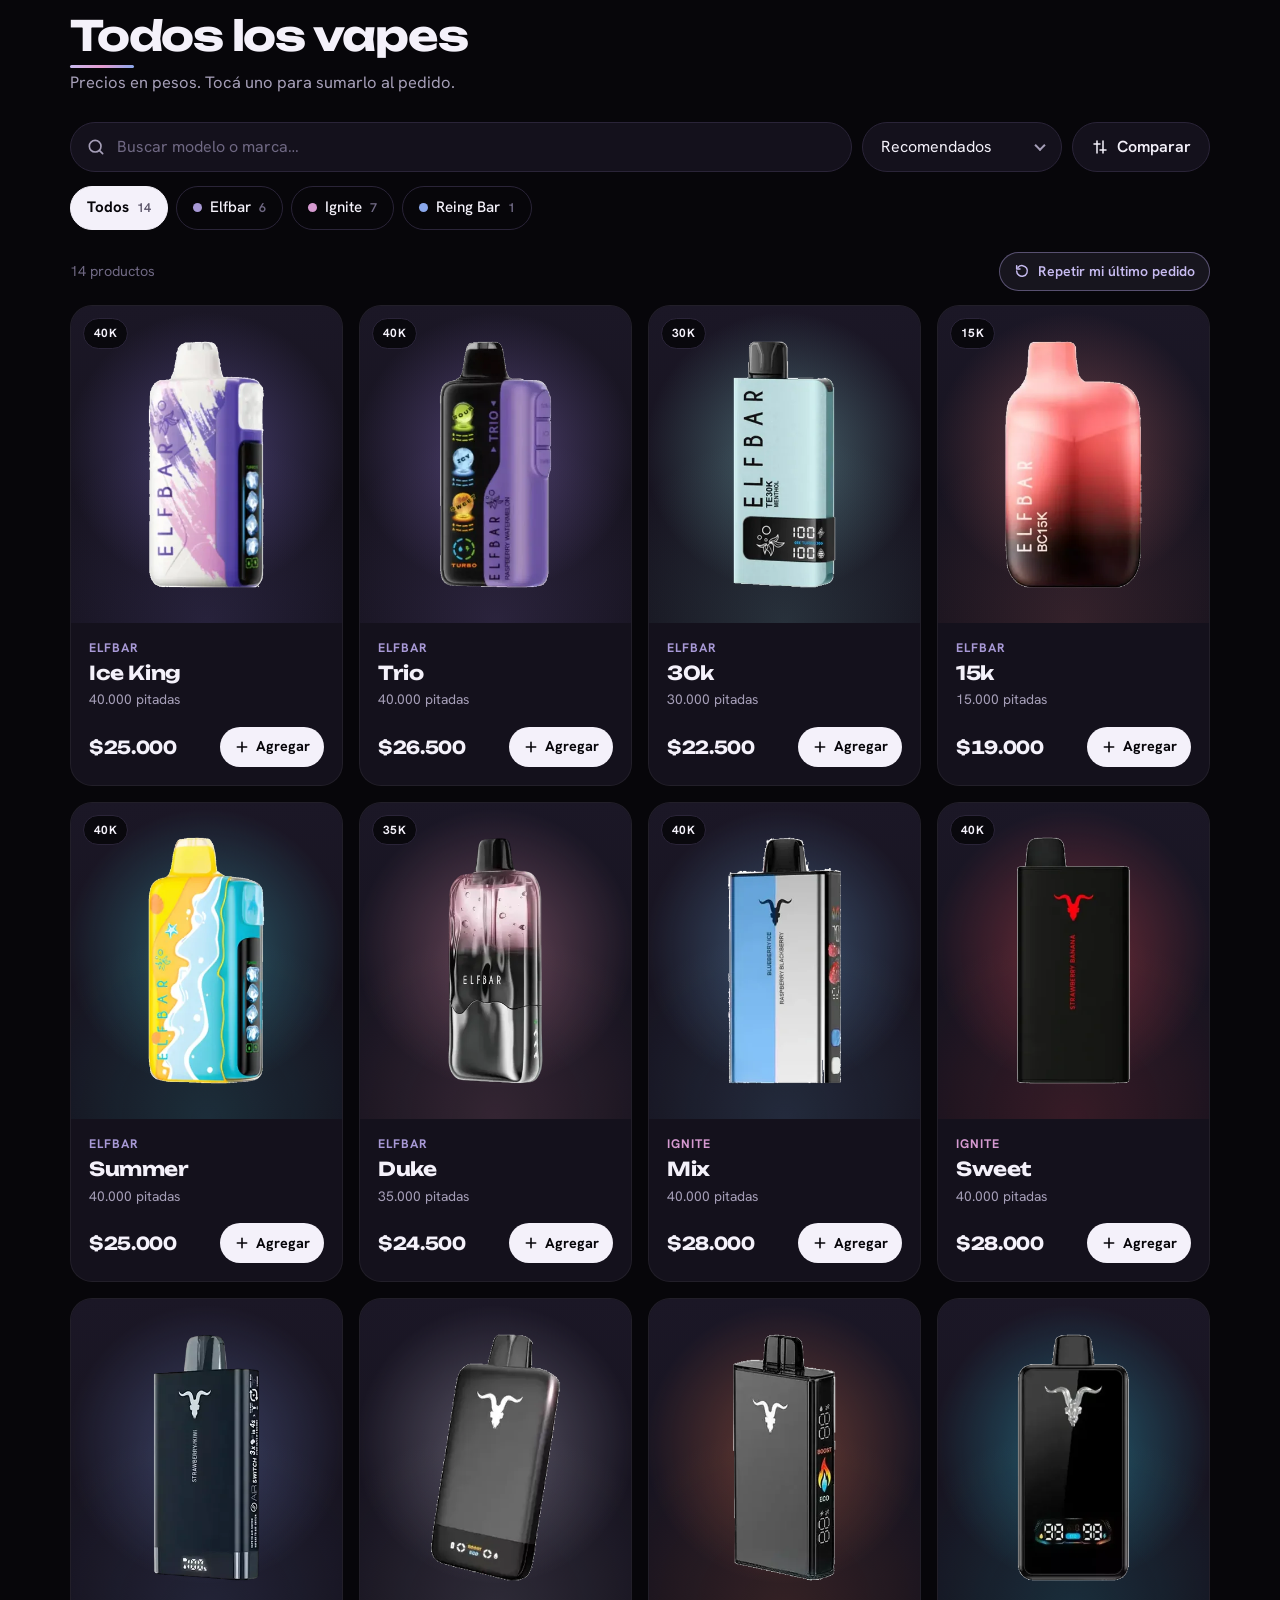
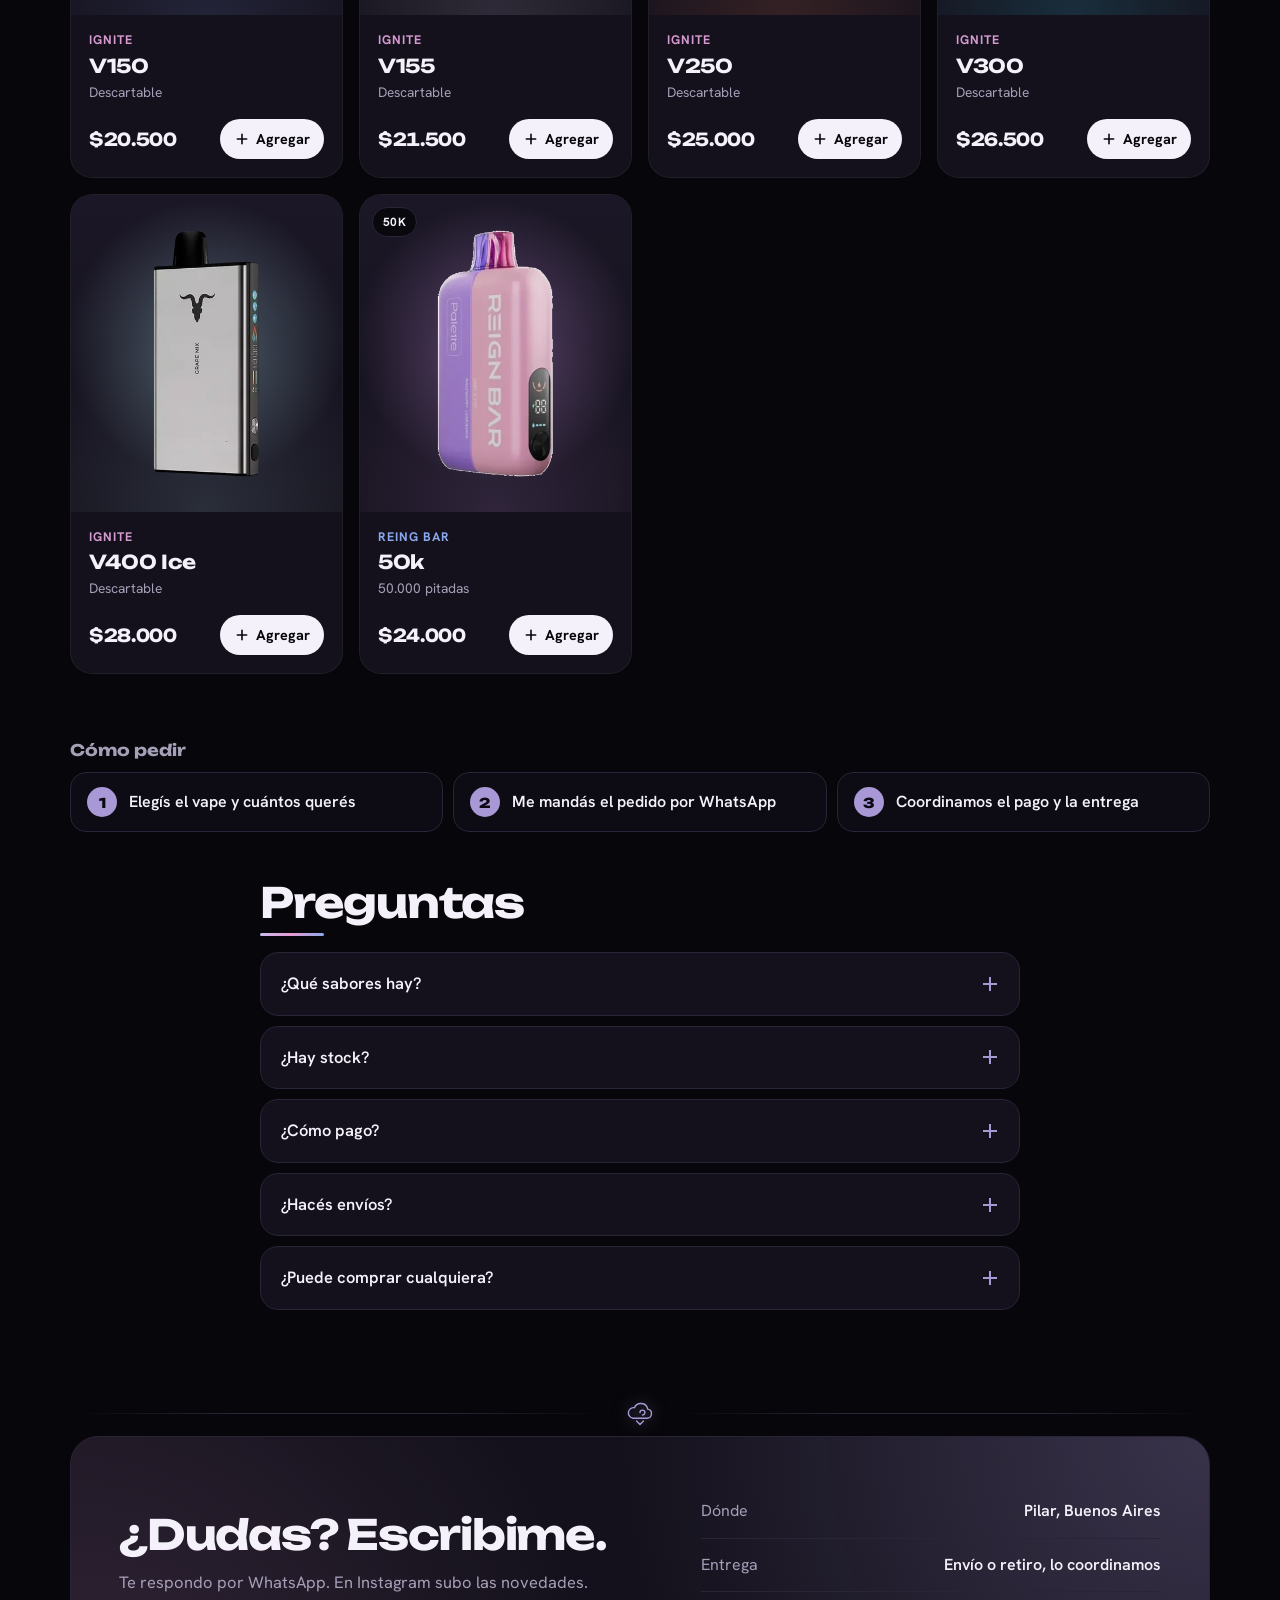
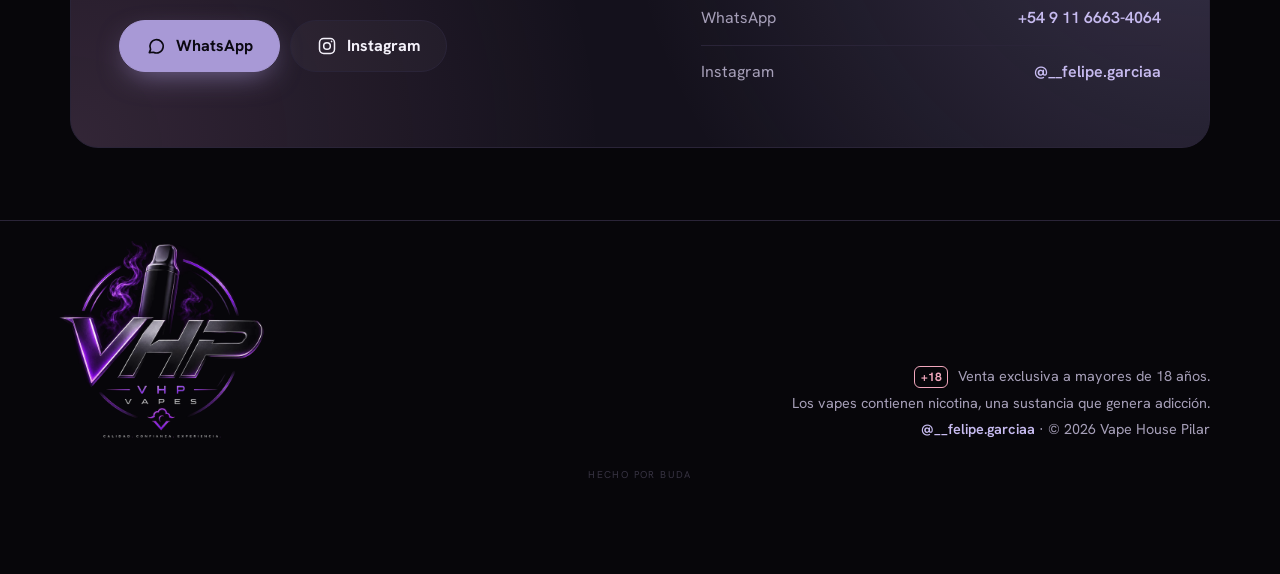
==== commit f16da8e9: "Modo liviano automático para compus de bajos recursos Detecta equipos sin aceleración por hardware o" ====
--- a/index.html
+++ b/index.html
@@ -26,7 +26,7 @@
 <meta name="apple-mobile-web-app-title" content="VHP">
 <link rel="preload" href="fonts/hanken-grotesk.woff2" as="font" type="font/woff2" crossorigin>
 <link rel="preload" href="fonts/unbounded.woff2" as="font" type="font/woff2" crossorigin>
-<script>document.documentElement.classList.add("js");</script>
+<script>document.documentElement.classList.add("js");try{if(sessionStorage.getItem("vhp-lite")==="1")document.documentElement.classList.add("lite")}catch(e){}</script>
 <link rel="stylesheet" href="css/styles.css">
 <link rel="stylesheet" href="css/efectos.css">
 <script src="js/productos.js" defer></script>
--- a/css/styles.css
+++ b/css/styles.css
@@ -544,7 +544,7 @@
 .zoom-fig figcaption { margin-top: 14px; text-align: center; font: 700 1.05rem var(--display); }
 
 /* ---------- Humo de la portada ---------- */
-.smoke-canvas { position: absolute; inset: 0; z-index: -1; width: 100%; height: 100%; pointer-events: none; filter: blur(6px) saturate(1.2); opacity: .95; }
+.smoke-canvas { position: absolute; inset: 0; z-index: -1; width: 100%; height: 100%; pointer-events: none; opacity: .95; }
 .hero { background: radial-gradient(120% 70% at 75% 110%, rgba(110, 60, 200, .28), transparent 60%), radial-gradient(80% 60% at 0% 0%, rgba(80, 40, 140, .22), transparent 60%); }
 @media (min-width: 860px) {
   .hero-grid { grid-template-columns: 1.25fr 1fr; }
--- a/css/efectos.css
+++ b/css/efectos.css
@@ -151,6 +151,25 @@
 .add.done { background: #6fe3a6; color: #062b14; animation: addPop .45s var(--ease); }
 @keyframes addPop { 40% { transform: scale(1.08); } }
 
+/* ---------- Modo liviano (compus de bajos recursos) ----------
+   Se activa solo si el equipo no tiene placa de video o la página va lenta.
+   Se ve igual de linda, pero quieta: nada se redibuja en cada cuadro. */
+.lite body::before { animation: none; }
+.lite .halo, .lite .progress { display: none !important; }
+.lite .float { animation: none; filter: none; }
+.lite .float::before { filter: none; opacity: .5; }
+.lite .ticker-track { animation: none !important; }
+.lite .ticker { overflow-x: auto; scrollbar-width: none; }
+.lite .ticker::-webkit-scrollbar { display: none; }
+.lite .grad, .lite .hero-title .grad .word > span { animation: none; }
+.lite .fab::before { display: none; }
+.lite .top { -webkit-backdrop-filter: none; backdrop-filter: none; background: rgba(7, 6, 10, .95); }
+.lite dialog::backdrop { -webkit-backdrop-filter: none; backdrop-filter: none; background: rgba(4, 3, 7, .9); }
+.lite .tag { -webkit-backdrop-filter: none; backdrop-filter: none; background: rgba(7, 6, 10, .85); }
+.lite .card-art::before, .lite .pick-art::before, .lite .item-art::before, .lite .tk-img::before, .lite .feat-art::before { animation: none; }
+.lite .card:hover, .lite .feat:hover { transform: none; }
+.lite .card-art svg, .lite .feat-art img { filter: none; }
+
 @media (prefers-reduced-motion: reduce) {
   .progress, .halo, .ripple, .spark, .fly, .zoom-clone { display: none !important; }
   body::before { animation: none; }
